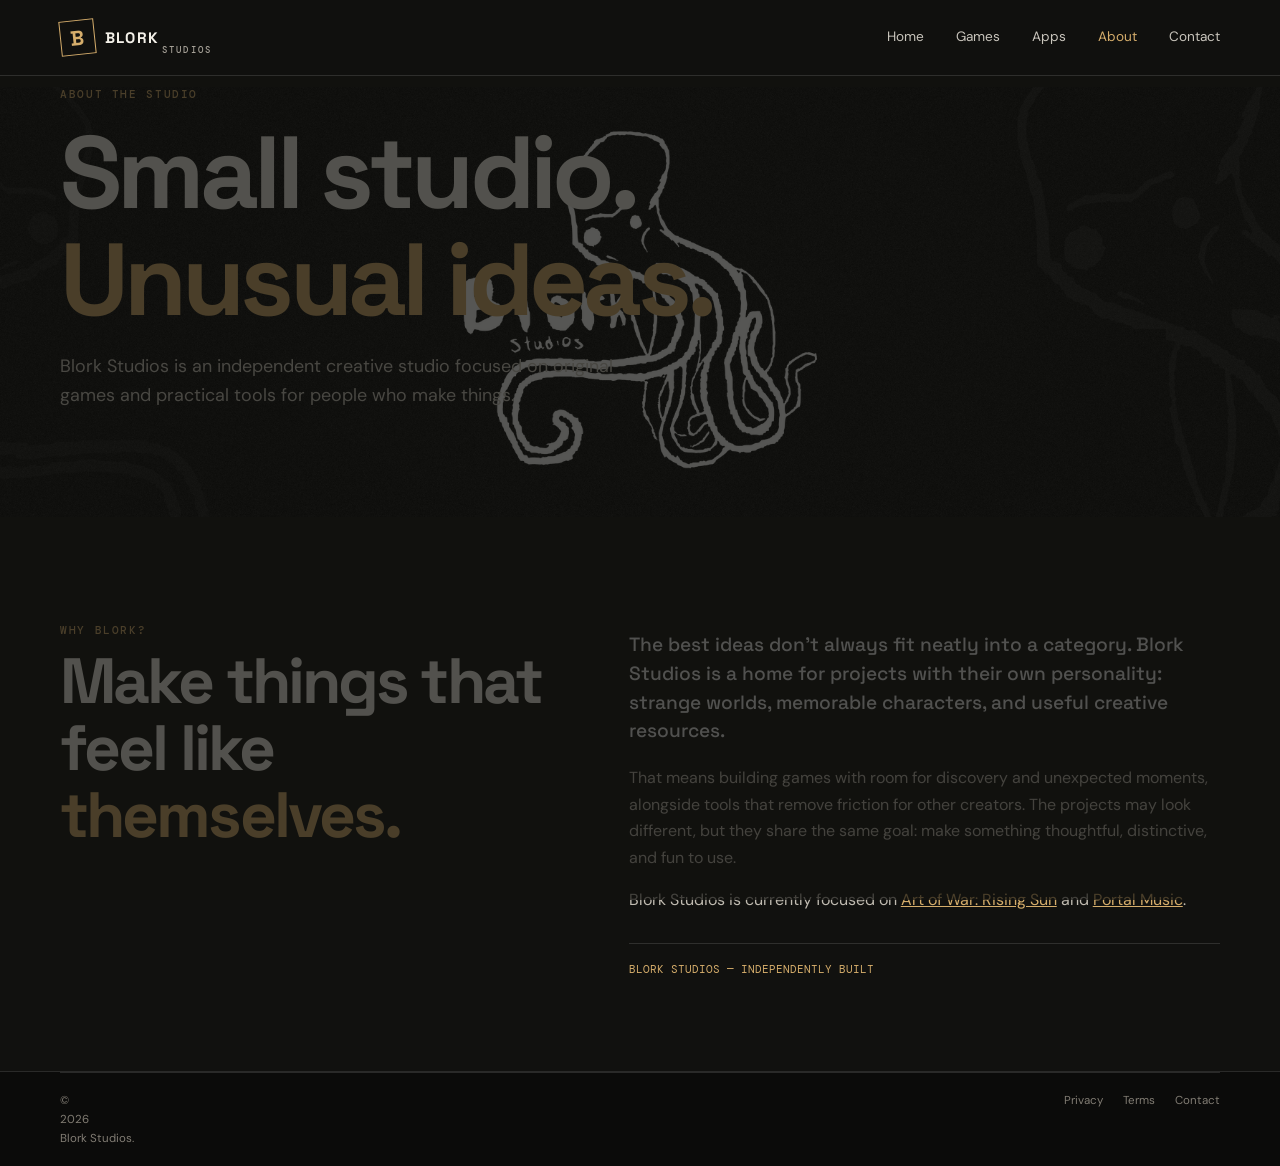
==== about.html @ c5e84ac9 "Build Blork Studios multi-page website" ====
<!doctype html><html lang="en"><head><meta charset="utf-8"><meta name="viewport" content="width=device-width,initial-scale=1"><title>About Blork Studios</title><meta name="description" content="Blork Studios is an independent studio building original games and useful creative tools."><link rel="icon" href="favicon.svg"><link rel="stylesheet" href="css/styles.css"><script defer src="js/main.js"></script></head><body class="studio"><header><a class="brand" href="index.html"><b>B</b> BLORK <small>STUDIOS</small></a><button class="menu">☰</button><nav><a href="index.html">Home</a><a href="games/art-of-war.html">Games</a><a href="apps/portal-music.html">Apps</a><a class="active" href="about.html">About</a><a href="contact.html">Contact</a></nav></header><main><section class="about-hero"><div class="wrap"><p class="eyebrow">ABOUT THE STUDIO</p><h1>Small studio.<br><em>Unusual ideas.</em></h1><p class="lead">Blork Studios is an independent creative studio focused on original games and practical tools for people who make things.</p></div></section><section class="wrap about-body"><div><p class="eyebrow">WHY BLORK?</p><h2>Make things that<br>feel like <em>themselves.</em></h2></div><div class="about-copy"><p class="lead">The best ideas don't always fit neatly into a category. Blork Studios is a home for projects with their own personality: strange worlds, memorable characters, and useful creative resources.</p><p>That means building games with room for discovery and unexpected moments, alongside tools that remove friction for other creators. The projects may look different, but they share the same goal: make something thoughtful, distinctive, and fun to use.</p><p>Blork Studios is currently focused on <a href="games/art-of-war.html">Art of War: Rising Sun</a> and <a href="apps/portal-music.html">Portal Music</a>.</p><div class="about-signoff">BLORK STUDIOS — INDEPENDENTLY BUILT</div></div></section></main><footer><div class="wrap foot-bottom"><span>© <span data-year></span> Blork Studios.</span><span><a href="privacy.html">Privacy</a><a href="terms.html">Terms</a><a href="contact.html">Contact</a></span></div></footer></body></html>
---- css/styles.css ----
@import url('https://fonts.googleapis.com/css2?family=DM+Mono:wght@400;500&family=DM+Sans:wght@400;500;700&family=Space+Grotesk:wght@400;500;600;700&display=swap');
:root{--bg:#11110f;--panel:#1c1b18;--ink:#f3f0e8;--muted:#a6a197;--accent:#d5ad6b;--line:#ffffff20;--display:'Space Grotesk',sans-serif;--body:'DM Sans',sans-serif;--mono:'DM Mono',monospace}*{box-sizing:border-box}html{scroll-behavior:smooth}body{margin:0;background:var(--bg);color:var(--ink);font:16px/1.65 var(--body)}a{color:inherit;text-decoration:none}img{display:block;max-width:100%}.wrap{width:min(1160px,calc(100% - 48px));margin:auto}h1,h2,h3{font-family:var(--display);line-height:1.05;letter-spacing:-.045em;margin:0 0 18px}h1{font-size:clamp(3.5rem,8vw,7rem)}h2{font-size:clamp(2.2rem,5vw,4rem)}h3{font-size:1.6rem}.eyebrow,.meta{font:500 .68rem var(--mono);letter-spacing:.15em;color:var(--accent)}em{font-style:normal;color:var(--accent)}.lead{max-width:570px;color:#d0cbc1;font-size:1.12rem}.studio{--accent:#d5ad6b}.game{--bg:#100d0c;--panel:#1c1512;--accent:#e5a14f}.portal{--bg:#080812;--panel:#141326;--accent:#b9a5ff;--muted:#a4a4bd}
header{height:76px;padding:0 max(24px,calc((100vw - 1160px)/2));display:flex;align-items:center;justify-content:space-between;border-bottom:1px solid var(--line);position:relative;z-index:5;background:#11110fee;backdrop-filter:blur(12px)}.brand{display:flex;align-items:center;gap:10px;font:700 .95rem var(--display);letter-spacing:.08em}.brand b{width:35px;height:35px;display:grid;place-items:center;border:1px solid var(--accent);color:var(--accent);font-size:1.3rem;transform:rotate(-6deg)}.brand small{font:500 .55rem var(--mono);letter-spacing:.24em;color:var(--muted);margin-left:-7px;margin-top:24px}.portal header{background:#080812ed}nav{display:flex;gap:32px;font-size:.85rem;color:#c9c5bc}nav a:hover,nav a.active{color:var(--accent)}.menu{display:none;background:none;border:0;color:var(--ink);font-size:1.5rem}
.hero{min-height:620px;display:flex;align-items:center;position:relative;overflow:hidden}.hero .wrap{position:relative;z-index:1;padding-block:90px}.studio-hero{background:url('../images/blork%20games/blork-itch-background_2560x2160.jpg') center/cover}.game-hero{background:url('../images/art%20of%20war%3A%20setting%20sun/itch-background_2560x1440.jpg') center/cover}.shade{position:absolute;inset:0;background:linear-gradient(90deg,#0b0a09ed,#0b0a09a8 55%,#0b0a0930),linear-gradient(0deg,#0b0a0966,transparent 45%)}.hero h1{margin:20px 0 22px}.hero .lead{margin-bottom:32px}.button{display:inline-flex;align-items:center;gap:18px;padding:14px 20px;background:var(--accent);color:#1a140d;font-weight:700;font-size:.85rem;transition:transform .2s}.button:hover{transform:translateY(-3px)}.intro{padding:42px 0;border-bottom:1px solid var(--line);display:flex;justify-content:space-between;gap:30px;align-items:center}.intro p{font:500 1.5rem var(--display);margin:0;max-width:690px}.projects{padding:100px 0 120px}.heading{display:flex;align-items:end;justify-content:space-between;gap:30px;margin-bottom:34px}.heading h2{margin:8px 0 0}.heading>p{max-width:340px;color:var(--muted);font-size:.9rem}.cards{display:grid;grid-template-columns:1fr 1fr;gap:22px}.card{background:var(--panel);border:1px solid var(--line);transition:.25s}.card:hover{transform:translateY(-5px);border-color:var(--accent)}.card>img{width:100%;height:285px;object-fit:cover}.card-body{padding:26px}.card h3{margin:14px 0 9px;font-size:1.8rem}.card p{color:var(--muted);font-size:.9rem}.card-body>b{font-size:.82rem}.statement{background:#d5ad6b;color:#1c1914;padding:95px 0}.statement .eyebrow{color:#69512e}.statement h2{font-size:clamp(2.6rem,6vw,5rem)}.statement h2 em{color:#75552b}.statement a{border-bottom:1px solid #765a32;padding-bottom:5px;font-size:.85rem}.closing{padding:80px 0;display:flex;align-items:center;justify-content:space-between;gap:30px}.closing h2{font-size:2.3rem;margin:8px 0}.closing p:not(.eyebrow){color:var(--muted);margin:0}footer{border-top:1px solid var(--line);background:#0b0b0a}.foot-top{display:flex;align-items:center;justify-content:space-between;gap:25px;padding:32px 0}.foot-top p{color:var(--muted);font-size:.8rem;margin:0}.foot-top nav{font-size:.76rem;gap:20px}.foot-bottom{border-top:1px solid var(--line);padding:18px 0;display:flex;justify-content:space-between;gap:20px;font-size:.72rem;color:#817c73}.foot-bottom span:last-child{display:flex;gap:20px}
.split{padding:100px 0;display:grid;grid-template-columns:.9fr 1.1fr;gap:80px}.split h2 em{color:var(--accent)}.split>div:last-child{color:#bdb4aa}.split .lead{font:500 1.25rem/1.5 var(--display);color:#eee5dc}.feature-band{padding:90px 0;background:#1b1513}.features{display:grid;grid-template-columns:repeat(4,1fr);gap:25px;border-top:1px solid var(--line);margin-top:35px}.features article{padding:22px 15px 5px 0}.features span{font:.66rem var(--mono);color:var(--accent)}.features h3{margin:17px 0 10px}.features p{font-size:.85rem;color:var(--muted)}.gallery{padding:95px 0}.gallery-grid{display:grid;grid-template-columns:repeat(3,1fr);gap:14px}.gallery figure{position:relative;margin:0;overflow:hidden;cursor:zoom-in;background:#201814}.gallery figure.wide{grid-column:span 2}.gallery img{width:100%;height:230px;object-fit:cover;transition:transform .4s}.gallery figure.wide img{height:300px}.gallery figure:hover img{transform:scale(1.05)}.gallery figcaption{position:absolute;bottom:0;left:0;right:0;padding:25px 15px 12px;background:linear-gradient(transparent,#000b);font:.7rem var(--mono)}.game-end{padding:90px 0;background:linear-gradient(110deg,#29170f,#100d0c)}.game-end h2{margin:15px 0}.game-end p:not(.eyebrow){max-width:550px;color:#c0b1a7}.lightbox{position:fixed;inset:0;z-index:20;background:#000e;display:flex;align-items:center;justify-content:center;padding:40px}.lightbox[hidden]{display:none}.lightbox img{max-width:88vw;max-height:82vh;object-fit:contain}.lightbox button{position:absolute;background:none;border:0;color:white;font-size:2.7rem;cursor:pointer}.lightbox .close{right:25px;top:12px}.lightbox .prev{left:20px;top:48%}.lightbox .next{right:20px;top:48%}.lightbox p{position:absolute;bottom:12px;color:#ddd;font:.7rem var(--mono)}
.portal-hero{background:radial-gradient(ellipse at 75% 42%,#38245e,#17132e 35%,#080812 75%)}.portal-glow{position:absolute;width:470px;height:470px;right:8%;top:55px;border-radius:50%;background:radial-gradient(circle at 30% 30%,#c1a8ff,#7652cb 30%,#35205e 58%,transparent 73%);opacity:.7}.portal-logo{width:66px;height:66px;object-fit:contain;border-radius:16px;margin-bottom:24px}.portal-hero .wrap{z-index:1}.portal-hero h1 em{color:#b9a5ff}.portal-hero .lead{color:#c4c3d8}.portal-hero .button{margin-right:20px}.sub-link{font-size:.8rem;border-bottom:1px solid #8879b7;padding-bottom:4px}.portal-note{font:.62rem var(--mono);letter-spacing:.15em;color:#a09bbd;margin-top:55px}.portal-content{padding:95px 0}.portal .features{grid-template-columns:repeat(3,1fr)}.portal .features article{border-color:#4d456c}.portal .features p{color:#aaa9c1}.portal-screens{display:grid;grid-template-columns:repeat(3,1fr);gap:16px;margin-top:50px}.portal-screens figure{margin:0;padding:10px;background:#111126;border:1px solid #2b2844}.portal-screens img{width:100%;aspect-ratio:16/10;object-fit:cover}.portal-screens figcaption{padding:12px 7px 5px;color:#c1bdd8;font-size:.77rem}.portal-end{padding:80px 0;background:linear-gradient(110deg,#20183a,#100e21)}.portal-end h2{margin:12px 0 28px}
.about-hero{min-height:430px;background:url('../images/blork%20games/blork-itch-banner_1920x600.png') center/cover}.about-hero:before{content:"";position:absolute;inset:0;background:#11110fb5}.about-hero .wrap{z-index:1}.about-hero h1{margin:18px 0}.about-hero .lead{max-width:560px}.about-body{padding:95px 0;display:grid;grid-template-columns:.9fr 1.1fr;gap:85px}.about-body h2 em{color:var(--accent)}.about-copy{color:#c0bbb1}.about-copy .lead{font:500 1.2rem/1.5 var(--display);color:#eee}.about-copy a{color:var(--accent);text-decoration:underline}.about-signoff{margin-top:30px;border-top:1px solid var(--line);padding-top:18px;font:.7rem var(--mono);color:var(--accent)}.contact{padding:100px 0}.contact h1{margin:18px 0}.contact>.lead{max-width:600px}.contact-cards{display:grid;grid-template-columns:1fr 1fr;gap:18px;margin-top:50px}.contact-card{padding:30px;background:var(--panel);border:1px solid var(--line)}.contact-card:hover{border-color:var(--accent)}.contact-card span{font:.65rem var(--mono);color:var(--accent)}.contact-card h2{font-size:1.55rem;margin:18px 0 10px}.contact-card p{color:var(--muted);font-size:.88rem}.contact-card b{font-size:.8rem}.contact-note{color:var(--muted);font-size:.8rem;margin-top:22px}
.legal{width:min(800px,calc(100% - 48px));margin:auto;padding:75px 0 100px;color:#c9c3b8}.legal h1{font-size:clamp(3rem,6vw,5rem);margin:15px 0}.legal h2{font-size:1.3rem;letter-spacing:-.02em;color:var(--ink);margin:34px 0 9px}.legal p{font-size:.9rem;line-height:1.8}.legal a{color:var(--accent);text-decoration:underline}.legal .date{font:.7rem var(--mono);color:var(--muted);margin-bottom:38px}.notice{margin-top:38px;padding:20px;border:1px solid var(--line);background:var(--panel);font-size:.82rem}
@media(max-width:800px){header{height:68px}.menu{display:block}header nav{display:none;position:absolute;top:68px;left:0;right:0;background:#11110f;padding:24px;flex-direction:column;gap:18px;border-bottom:1px solid var(--line)}header nav.open{display:flex}.cards{grid-template-columns:1fr}.heading{align-items:flex-start;flex-direction:column;gap:8px}.split,.about-body{grid-template-columns:1fr;gap:28px}.features{grid-template-columns:1fr 1fr}.portal .features{grid-template-columns:1fr}.portal-screens{grid-template-columns:1fr 1fr}.portal-screens figure:last-child{display:none}.foot-top{flex-wrap:wrap}.foot-top nav{width:100%;flex-wrap:wrap}.closing{align-items:flex-start;flex-direction:column}.contact-cards{grid-template-columns:1fr}}
@media(max-width:520px){.wrap{width:calc(100% - 36px)}.hero{min-height:590px}.hero .wrap{padding-block:70px}.intro{align-items:flex-start;flex-direction:column;gap:10px;padding:30px 0}.projects,.gallery,.portal-content{padding:70px 0}.card>img{height:220px}.statement{padding:70px 0}.closing{padding:60px 0}.split,.about-body{padding:65px 0}.features{grid-template-columns:1fr}.gallery-grid{grid-template-columns:1fr}.gallery figure.wide{grid-column:auto}.gallery img,.gallery figure.wide img{height:235px}.portal-screens{grid-template-columns:1fr}.portal-screens figure:last-child{display:block}.portal-glow{right:-220px}.portal-note{margin-top:38px}.foot-top{align-items:flex-start;flex-direction:column}.foot-bottom{align-items:flex-start;flex-direction:column}.contact{padding:65px 0}.legal{padding:55px 0 80px}.lightbox{padding:20px}.lightbox img{max-width:95vw}.lightbox .prev{left:0}.lightbox .next{right:0}}
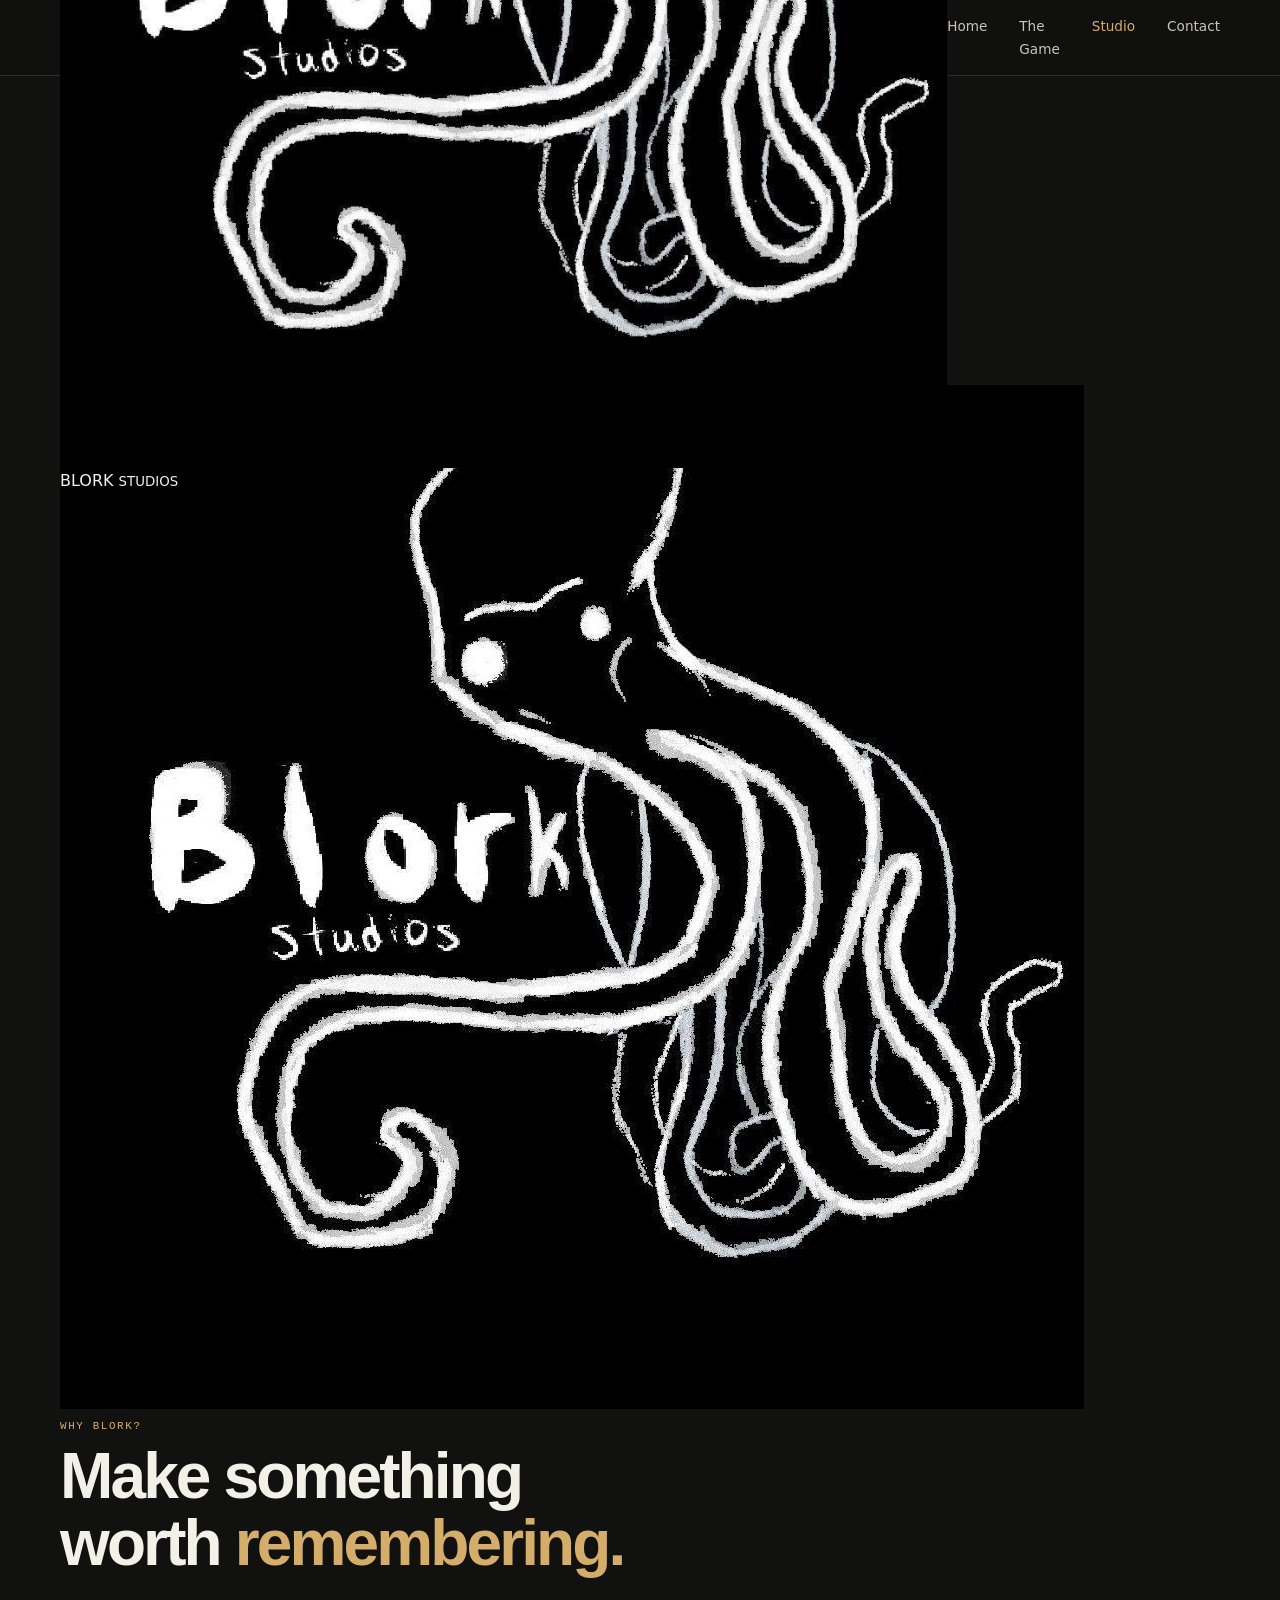
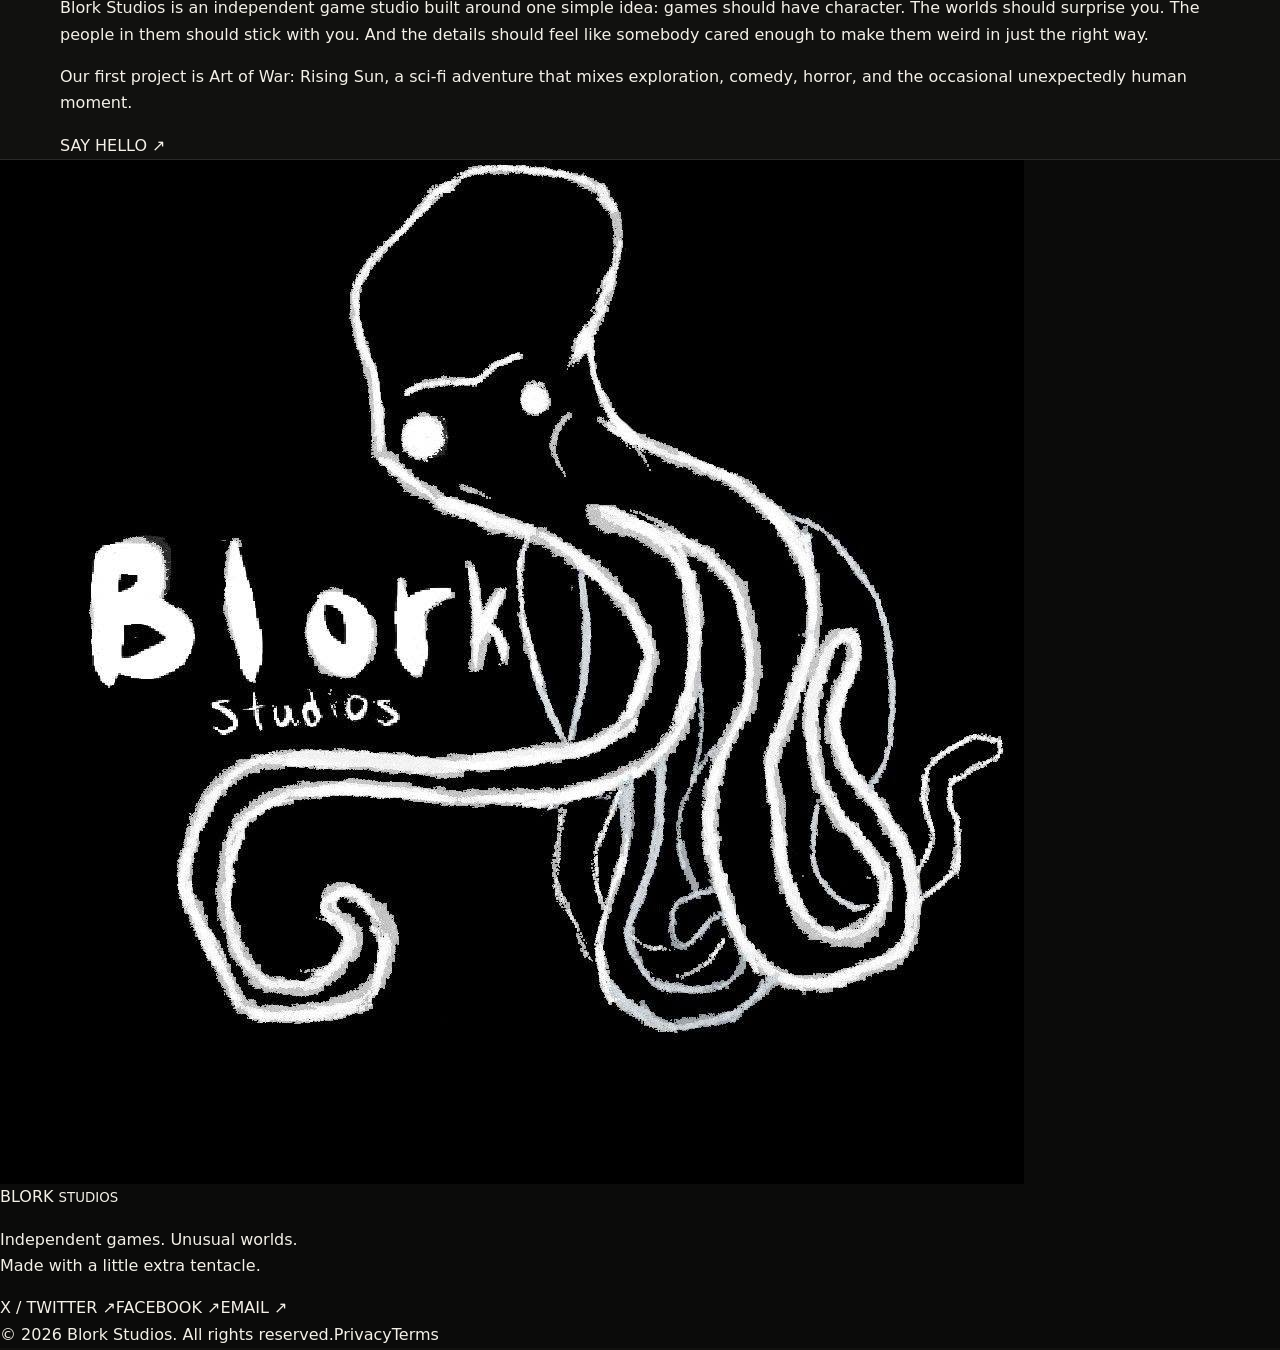
==== commit b3e455cd: "Redesign Blork Studios around Art of War and studio identity" ====
--- a/about.html
+++ b/about.html
@@ -1 +1 @@
-<!doctype html><html lang="en"><head><meta charset="utf-8"><meta name="viewport" content="width=device-width,initial-scale=1"><title>About Blork Studios</title><meta name="description" content="Blork Studios is an independent studio building original games and useful creative tools."><link rel="icon" href="favicon.svg"><link rel="stylesheet" href="css/styles.css"><script defer src="js/main.js"></script></head><body class="studio"><header><a class="brand" href="index.html"><b>B</b> BLORK <small>STUDIOS</small></a><button class="menu">☰</button><nav><a href="index.html">Home</a><a href="games/art-of-war.html">Games</a><a href="apps/portal-music.html">Apps</a><a class="active" href="about.html">About</a><a href="contact.html">Contact</a></nav></header><main><section class="about-hero"><div class="wrap"><p class="eyebrow">ABOUT THE STUDIO</p><h1>Small studio.<br><em>Unusual ideas.</em></h1><p class="lead">Blork Studios is an independent creative studio focused on original games and practical tools for people who make things.</p></div></section><section class="wrap about-body"><div><p class="eyebrow">WHY BLORK?</p><h2>Make things that<br>feel like <em>themselves.</em></h2></div><div class="about-copy"><p class="lead">The best ideas don't always fit neatly into a category. Blork Studios is a home for projects with their own personality: strange worlds, memorable characters, and useful creative resources.</p><p>That means building games with room for discovery and unexpected moments, alongside tools that remove friction for other creators. The projects may look different, but they share the same goal: make something thoughtful, distinctive, and fun to use.</p><p>Blork Studios is currently focused on <a href="games/art-of-war.html">Art of War: Rising Sun</a> and <a href="apps/portal-music.html">Portal Music</a>.</p><div class="about-signoff">BLORK STUDIOS — INDEPENDENTLY BUILT</div></div></section></main><footer><div class="wrap foot-bottom"><span>© <span data-year></span> Blork Studios.</span><span><a href="privacy.html">Privacy</a><a href="terms.html">Terms</a><a href="contact.html">Contact</a></span></div></footer></body></html>+<!doctype html><html lang="en"><head><meta charset="utf-8"><meta name="viewport" content="width=device-width,initial-scale=1"><title>About Blork Studios</title><meta name="description" content="Blork Studios is an independent game studio creating original worlds and unusual adventures."><link rel="icon" href="favicon.svg"><link rel="stylesheet" href="css/styles.css"><script defer src="js/main.js"></script></head><body class="studio"><header class="site-header"><a class="identity" href="index.html"><img src="../images/blork%20games/873855989_122103760317522382_2329651571615865640_n.jpg" alt="Blork Studios octopus logo"><span>BLORK <small>STUDIOS</small></span></a><button class="menu" aria-label="Open navigation">☰</button><nav><a class="" href="index.html">Home</a><a class="" href="games/art-of-war.html">The Game</a><a class="active" href="about.html">Studio</a><a class="" href="contact.html">Contact</a></nav></header><main><section class="simple-hero"><div class="wrap"><p class="eyebrow">THE STUDIO</p><h1>INDEPENDENT.<br><em>UNUSUAL.</em></h1><p class="hero-copy">A home for strange ideas, original games, and worlds with their own personality.</p></div></section><section class="about-content wrap"><div class="about-mark"><img src="images/blork%20games/873855989_122103760317522382_2329651571615865640_n.jpg" alt="Blork Studios octopus logo"></div><div><p class="eyebrow">WHY BLORK?</p><h2>Make something<br>worth <em>remembering.</em></h2><p>Blork Studios is an independent game studio built around one simple idea: games should have character. The worlds should surprise you. The people in them should stick with you. And the details should feel like somebody cared enough to make them weird in just the right way.</p><p>Our first project is <a href="games/art-of-war.html">Art of War: Rising Sun</a>, a sci-fi adventure that mixes exploration, comedy, horror, and the occasional unexpectedly human moment.</p><a class="text-link" href="contact.html">SAY HELLO ↗</a></div></section></main><footer class="site-footer"><div class="footer-main"><a class="identity" href="index.html"><img src="../images/blork%20games/873855989_122103760317522382_2329651571615865640_n.jpg" alt=""><span>BLORK <small>STUDIOS</small></span></a><p>Independent games. Unusual worlds.<br>Made with a little extra tentacle.</p><div class="socials"><a href="https://x.com/blork" target="_blank" rel="noopener">X / TWITTER ↗</a><a href="https://www.facebook.com/people/Blork-Studio" target="_blank" rel="noopener">FACEBOOK ↗</a><a href="mailto:blorkstudios@gmail.com">EMAIL ↗</a></div></div><div class="footer-bottom"><span>© <span data-year></span> Blork Studios. All rights reserved.</span><span><a href="privacy.html">Privacy</a><a href="terms.html">Terms</a></span></div></footer></body></html>
--- a/css/styles.css
+++ b/css/styles.css
@@ -1,5 +1,4 @@
-@import url('https://fonts.googleapis.com/css2?family=DM+Mono:wght@400;500&family=DM+Sans:wght@400;500;700&family=Space+Grotesk:wght@400;500;600;700&display=swap');
-:root{--bg:#11110f;--panel:#1c1b18;--ink:#f3f0e8;--muted:#a6a197;--accent:#d5ad6b;--line:#ffffff20;--display:'Space Grotesk',sans-serif;--body:'DM Sans',sans-serif;--mono:'DM Mono',monospace}*{box-sizing:border-box}html{scroll-behavior:smooth}body{margin:0;background:var(--bg);color:var(--ink);font:16px/1.65 var(--body)}a{color:inherit;text-decoration:none}img{display:block;max-width:100%}.wrap{width:min(1160px,calc(100% - 48px));margin:auto}h1,h2,h3{font-family:var(--display);line-height:1.05;letter-spacing:-.045em;margin:0 0 18px}h1{font-size:clamp(3.5rem,8vw,7rem)}h2{font-size:clamp(2.2rem,5vw,4rem)}h3{font-size:1.6rem}.eyebrow,.meta{font:500 .68rem var(--mono);letter-spacing:.15em;color:var(--accent)}em{font-style:normal;color:var(--accent)}.lead{max-width:570px;color:#d0cbc1;font-size:1.12rem}.studio{--accent:#d5ad6b}.game{--bg:#100d0c;--panel:#1c1512;--accent:#e5a14f}.portal{--bg:#080812;--panel:#141326;--accent:#b9a5ff;--muted:#a4a4bd}
+:root{--bg:#11110f;--panel:#1c1b18;--ink:#f3f0e8;--muted:#a6a197;--accent:#d5ad6b;--line:#ffffff20;--display:'Avenir Next', 'Segoe UI', sans-serif;--body:system-ui, -apple-system, sans-serif;--mono:ui-monospace, SFMono-Regular, Consolas, monospace}*{box-sizing:border-box}html{scroll-behavior:smooth}body{margin:0;background:var(--bg);color:var(--ink);font:16px/1.65 var(--body)}a{color:inherit;text-decoration:none}img{display:block;max-width:100%}.wrap{width:min(1160px,calc(100% - 48px));margin:auto}h1,h2,h3{font-family:var(--display);line-height:1.05;letter-spacing:-.045em;margin:0 0 18px}h1{font-size:clamp(3.5rem,8vw,7rem)}h2{font-size:clamp(2.2rem,5vw,4rem)}h3{font-size:1.6rem}.eyebrow,.meta{font:500 .68rem var(--mono);letter-spacing:.15em;color:var(--accent)}em{font-style:normal;color:var(--accent)}.lead{max-width:570px;color:#d0cbc1;font-size:1.12rem}.studio{--accent:#d5ad6b}.game{--bg:#100d0c;--panel:#1c1512;--accent:#e5a14f}.portal{--bg:#080812;--panel:#141326;--accent:#b9a5ff;--muted:#a4a4bd}
 header{height:76px;padding:0 max(24px,calc((100vw - 1160px)/2));display:flex;align-items:center;justify-content:space-between;border-bottom:1px solid var(--line);position:relative;z-index:5;background:#11110fee;backdrop-filter:blur(12px)}.brand{display:flex;align-items:center;gap:10px;font:700 .95rem var(--display);letter-spacing:.08em}.brand b{width:35px;height:35px;display:grid;place-items:center;border:1px solid var(--accent);color:var(--accent);font-size:1.3rem;transform:rotate(-6deg)}.brand small{font:500 .55rem var(--mono);letter-spacing:.24em;color:var(--muted);margin-left:-7px;margin-top:24px}.portal header{background:#080812ed}nav{display:flex;gap:32px;font-size:.85rem;color:#c9c5bc}nav a:hover,nav a.active{color:var(--accent)}.menu{display:none;background:none;border:0;color:var(--ink);font-size:1.5rem}
 .hero{min-height:620px;display:flex;align-items:center;position:relative;overflow:hidden}.hero .wrap{position:relative;z-index:1;padding-block:90px}.studio-hero{background:url('../images/blork%20games/blork-itch-background_2560x2160.jpg') center/cover}.game-hero{background:url('../images/art%20of%20war%3A%20setting%20sun/itch-background_2560x1440.jpg') center/cover}.shade{position:absolute;inset:0;background:linear-gradient(90deg,#0b0a09ed,#0b0a09a8 55%,#0b0a0930),linear-gradient(0deg,#0b0a0966,transparent 45%)}.hero h1{margin:20px 0 22px}.hero .lead{margin-bottom:32px}.button{display:inline-flex;align-items:center;gap:18px;padding:14px 20px;background:var(--accent);color:#1a140d;font-weight:700;font-size:.85rem;transition:transform .2s}.button:hover{transform:translateY(-3px)}.intro{padding:42px 0;border-bottom:1px solid var(--line);display:flex;justify-content:space-between;gap:30px;align-items:center}.intro p{font:500 1.5rem var(--display);margin:0;max-width:690px}.projects{padding:100px 0 120px}.heading{display:flex;align-items:end;justify-content:space-between;gap:30px;margin-bottom:34px}.heading h2{margin:8px 0 0}.heading>p{max-width:340px;color:var(--muted);font-size:.9rem}.cards{display:grid;grid-template-columns:1fr 1fr;gap:22px}.card{background:var(--panel);border:1px solid var(--line);transition:.25s}.card:hover{transform:translateY(-5px);border-color:var(--accent)}.card>img{width:100%;height:285px;object-fit:cover}.card-body{padding:26px}.card h3{margin:14px 0 9px;font-size:1.8rem}.card p{color:var(--muted);font-size:.9rem}.card-body>b{font-size:.82rem}.statement{background:#d5ad6b;color:#1c1914;padding:95px 0}.statement .eyebrow{color:#69512e}.statement h2{font-size:clamp(2.6rem,6vw,5rem)}.statement h2 em{color:#75552b}.statement a{border-bottom:1px solid #765a32;padding-bottom:5px;font-size:.85rem}.closing{padding:80px 0;display:flex;align-items:center;justify-content:space-between;gap:30px}.closing h2{font-size:2.3rem;margin:8px 0}.closing p:not(.eyebrow){color:var(--muted);margin:0}footer{border-top:1px solid var(--line);background:#0b0b0a}.foot-top{display:flex;align-items:center;justify-content:space-between;gap:25px;padding:32px 0}.foot-top p{color:var(--muted);font-size:.8rem;margin:0}.foot-top nav{font-size:.76rem;gap:20px}.foot-bottom{border-top:1px solid var(--line);padding:18px 0;display:flex;justify-content:space-between;gap:20px;font-size:.72rem;color:#817c73}.foot-bottom span:last-child{display:flex;gap:20px}
 .split{padding:100px 0;display:grid;grid-template-columns:.9fr 1.1fr;gap:80px}.split h2 em{color:var(--accent)}.split>div:last-child{color:#bdb4aa}.split .lead{font:500 1.25rem/1.5 var(--display);color:#eee5dc}.feature-band{padding:90px 0;background:#1b1513}.features{display:grid;grid-template-columns:repeat(4,1fr);gap:25px;border-top:1px solid var(--line);margin-top:35px}.features article{padding:22px 15px 5px 0}.features span{font:.66rem var(--mono);color:var(--accent)}.features h3{margin:17px 0 10px}.features p{font-size:.85rem;color:var(--muted)}.gallery{padding:95px 0}.gallery-grid{display:grid;grid-template-columns:repeat(3,1fr);gap:14px}.gallery figure{position:relative;margin:0;overflow:hidden;cursor:zoom-in;background:#201814}.gallery figure.wide{grid-column:span 2}.gallery img{width:100%;height:230px;object-fit:cover;transition:transform .4s}.gallery figure.wide img{height:300px}.gallery figure:hover img{transform:scale(1.05)}.gallery figcaption{position:absolute;bottom:0;left:0;right:0;padding:25px 15px 12px;background:linear-gradient(transparent,#000b);font:.7rem var(--mono)}.game-end{padding:90px 0;background:linear-gradient(110deg,#29170f,#100d0c)}.game-end h2{margin:15px 0}.game-end p:not(.eyebrow){max-width:550px;color:#c0b1a7}.lightbox{position:fixed;inset:0;z-index:20;background:#000e;display:flex;align-items:center;justify-content:center;padding:40px}.lightbox[hidden]{display:none}.lightbox img{max-width:88vw;max-height:82vh;object-fit:contain}.lightbox button{position:absolute;background:none;border:0;color:white;font-size:2.7rem;cursor:pointer}.lightbox .close{right:25px;top:12px}.lightbox .prev{left:20px;top:48%}.lightbox .next{right:20px;top:48%}.lightbox p{position:absolute;bottom:12px;color:#ddd;font:.7rem var(--mono)}
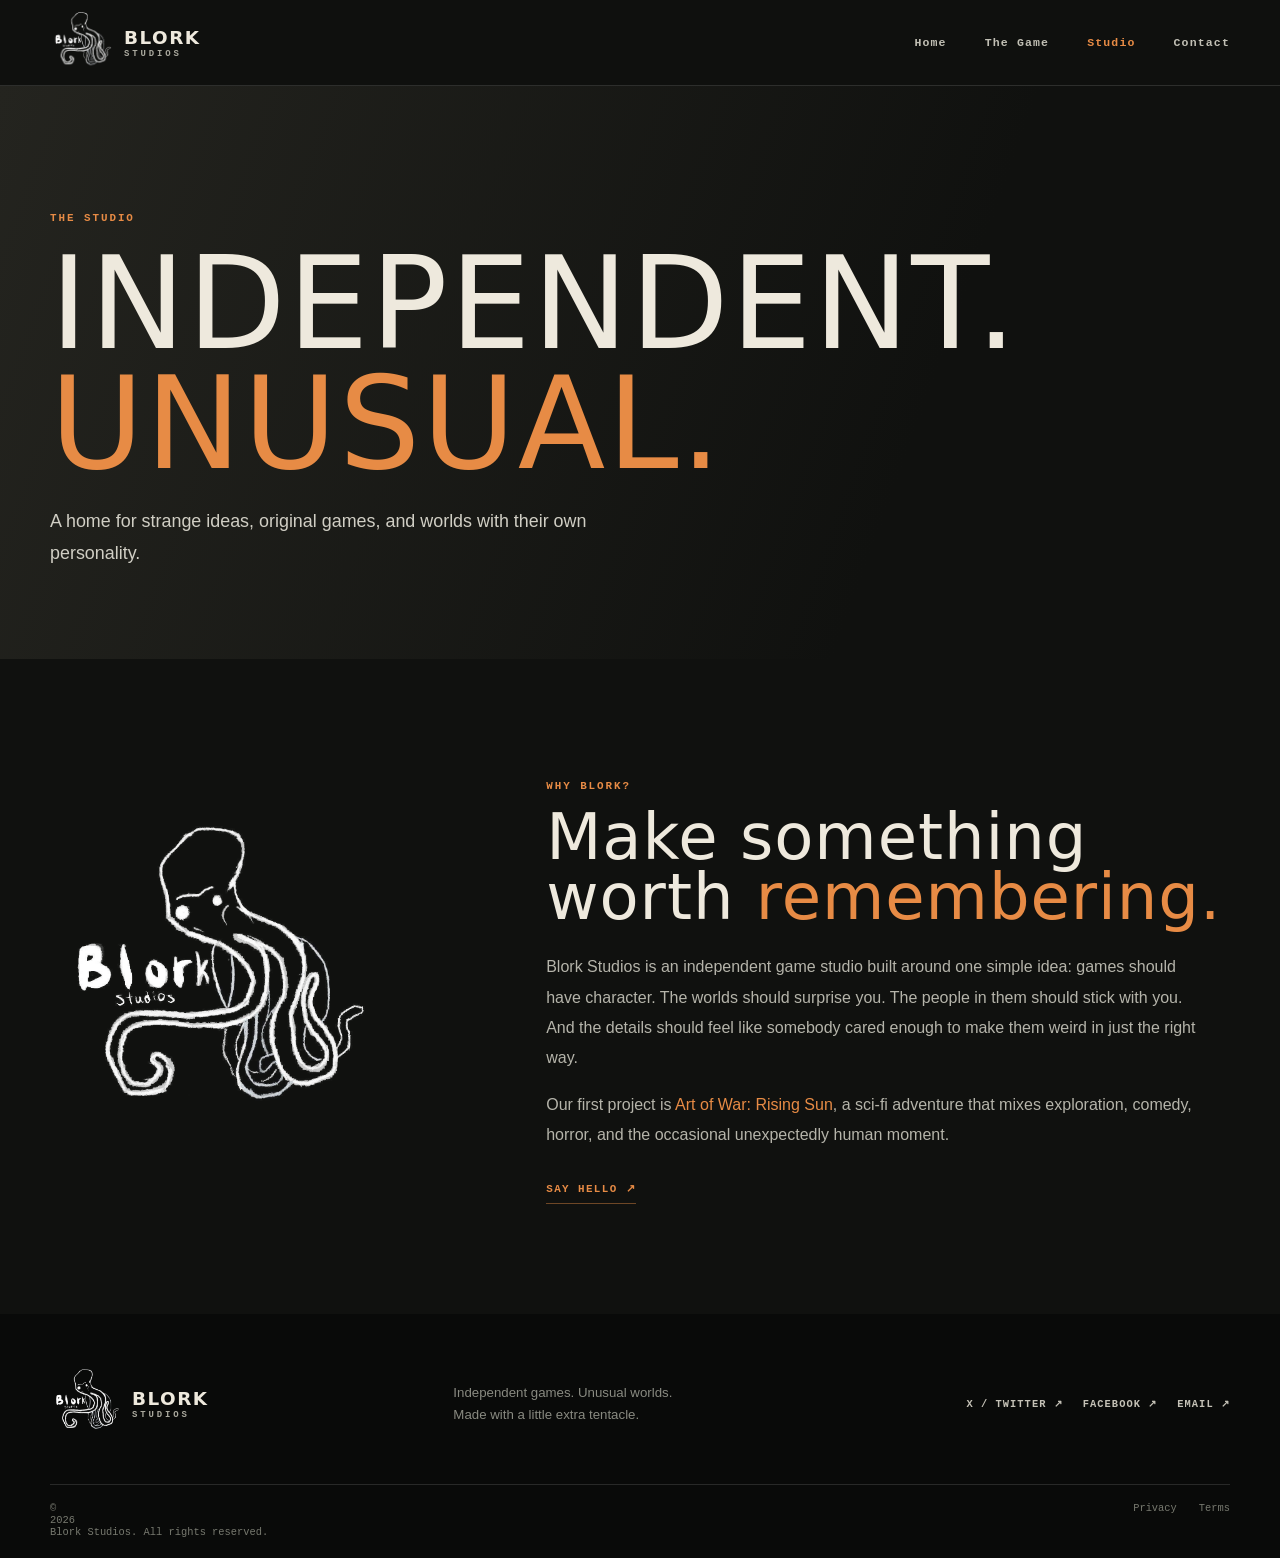
==== commit d5c12d96: "Use Blork octopus mark as site favicon" ====
--- a/about.html
+++ b/about.html
@@ -1 +1 @@
-<!doctype html><html lang="en"><head><meta charset="utf-8"><meta name="viewport" content="width=device-width,initial-scale=1"><title>About Blork Studios</title><meta name="description" content="Blork Studios is an independent game studio creating original worlds and unusual adventures."><link rel="icon" href="favicon.svg"><link rel="stylesheet" href="css/styles.css"><script defer src="js/main.js"></script></head><body class="studio"><header class="site-header"><a class="identity" href="index.html"><img src="../images/blork%20games/873855989_122103760317522382_2329651571615865640_n.jpg" alt="Blork Studios octopus logo"><span>BLORK <small>STUDIOS</small></span></a><button class="menu" aria-label="Open navigation">☰</button><nav><a class="" href="index.html">Home</a><a class="" href="games/art-of-war.html">The Game</a><a class="active" href="about.html">Studio</a><a class="" href="contact.html">Contact</a></nav></header><main><section class="simple-hero"><div class="wrap"><p class="eyebrow">THE STUDIO</p><h1>INDEPENDENT.<br><em>UNUSUAL.</em></h1><p class="hero-copy">A home for strange ideas, original games, and worlds with their own personality.</p></div></section><section class="about-content wrap"><div class="about-mark"><img src="images/blork%20games/873855989_122103760317522382_2329651571615865640_n.jpg" alt="Blork Studios octopus logo"></div><div><p class="eyebrow">WHY BLORK?</p><h2>Make something<br>worth <em>remembering.</em></h2><p>Blork Studios is an independent game studio built around one simple idea: games should have character. The worlds should surprise you. The people in them should stick with you. And the details should feel like somebody cared enough to make them weird in just the right way.</p><p>Our first project is <a href="games/art-of-war.html">Art of War: Rising Sun</a>, a sci-fi adventure that mixes exploration, comedy, horror, and the occasional unexpectedly human moment.</p><a class="text-link" href="contact.html">SAY HELLO ↗</a></div></section></main><footer class="site-footer"><div class="footer-main"><a class="identity" href="index.html"><img src="../images/blork%20games/873855989_122103760317522382_2329651571615865640_n.jpg" alt=""><span>BLORK <small>STUDIOS</small></span></a><p>Independent games. Unusual worlds.<br>Made with a little extra tentacle.</p><div class="socials"><a href="https://x.com/blork" target="_blank" rel="noopener">X / TWITTER ↗</a><a href="https://www.facebook.com/people/Blork-Studio" target="_blank" rel="noopener">FACEBOOK ↗</a><a href="mailto:blorkstudios@gmail.com">EMAIL ↗</a></div></div><div class="footer-bottom"><span>© <span data-year></span> Blork Studios. All rights reserved.</span><span><a href="privacy.html">Privacy</a><a href="terms.html">Terms</a></span></div></footer></body></html>+<!doctype html><html lang="en"><head><meta charset="utf-8"><meta name="viewport" content="width=device-width,initial-scale=1"><title>About Blork Studios</title><meta name="description" content="Blork Studios is an independent game studio creating original worlds and unusual adventures."><link rel="icon" type="image/jpeg" href="images/blork%20games/873855989_122103760317522382_2329651571615865640_n.jpg"><link rel="stylesheet" href="css/styles.css"><script defer src="js/main.js"></script></head><body class="studio"><header class="site-header"><a class="identity" href="index.html"><img src="../images/blork%20games/873855989_122103760317522382_2329651571615865640_n.jpg" alt="Blork Studios octopus logo"><span>BLORK <small>STUDIOS</small></span></a><button class="menu" aria-label="Open navigation">☰</button><nav><a class="" href="index.html">Home</a><a class="" href="games/art-of-war.html">The Game</a><a class="active" href="about.html">Studio</a><a class="" href="contact.html">Contact</a></nav></header><main><section class="simple-hero"><div class="wrap"><p class="eyebrow">THE STUDIO</p><h1>INDEPENDENT.<br><em>UNUSUAL.</em></h1><p class="hero-copy">A home for strange ideas, original games, and worlds with their own personality.</p></div></section><section class="about-content wrap"><div class="about-mark"><img src="images/blork%20games/873855989_122103760317522382_2329651571615865640_n.jpg" alt="Blork Studios octopus logo"></div><div><p class="eyebrow">WHY BLORK?</p><h2>Make something<br>worth <em>remembering.</em></h2><p>Blork Studios is an independent game studio built around one simple idea: games should have character. The worlds should surprise you. The people in them should stick with you. And the details should feel like somebody cared enough to make them weird in just the right way.</p><p>Our first project is <a href="games/art-of-war.html">Art of War: Rising Sun</a>, a sci-fi adventure that mixes exploration, comedy, horror, and the occasional unexpectedly human moment.</p><a class="text-link" href="contact.html">SAY HELLO ↗</a></div></section></main><footer class="site-footer"><div class="footer-main"><a class="identity" href="index.html"><img src="../images/blork%20games/873855989_122103760317522382_2329651571615865640_n.jpg" alt=""><span>BLORK <small>STUDIOS</small></span></a><p>Independent games. Unusual worlds.<br>Made with a little extra tentacle.</p><div class="socials"><a href="https://x.com/blork" target="_blank" rel="noopener">X / TWITTER ↗</a><a href="https://www.facebook.com/people/Blork-Studio" target="_blank" rel="noopener">FACEBOOK ↗</a><a href="mailto:blorkstudios@gmail.com">EMAIL ↗</a></div></div><div class="footer-bottom"><span>© <span data-year></span> Blork Studios. All rights reserved.</span><span><a href="privacy.html">Privacy</a><a href="terms.html">Terms</a></span></div></footer></body></html>
--- a/css/styles.css
+++ b/css/styles.css
@@ -1,9 +1 @@
-:root{--bg:#11110f;--panel:#1c1b18;--ink:#f3f0e8;--muted:#a6a197;--accent:#d5ad6b;--line:#ffffff20;--display:'Avenir Next', 'Segoe UI', sans-serif;--body:system-ui, -apple-system, sans-serif;--mono:ui-monospace, SFMono-Regular, Consolas, monospace}*{box-sizing:border-box}html{scroll-behavior:smooth}body{margin:0;background:var(--bg);color:var(--ink);font:16px/1.65 var(--body)}a{color:inherit;text-decoration:none}img{display:block;max-width:100%}.wrap{width:min(1160px,calc(100% - 48px));margin:auto}h1,h2,h3{font-family:var(--display);line-height:1.05;letter-spacing:-.045em;margin:0 0 18px}h1{font-size:clamp(3.5rem,8vw,7rem)}h2{font-size:clamp(2.2rem,5vw,4rem)}h3{font-size:1.6rem}.eyebrow,.meta{font:500 .68rem var(--mono);letter-spacing:.15em;color:var(--accent)}em{font-style:normal;color:var(--accent)}.lead{max-width:570px;color:#d0cbc1;font-size:1.12rem}.studio{--accent:#d5ad6b}.game{--bg:#100d0c;--panel:#1c1512;--accent:#e5a14f}.portal{--bg:#080812;--panel:#141326;--accent:#b9a5ff;--muted:#a4a4bd}
-header{height:76px;padding:0 max(24px,calc((100vw - 1160px)/2));display:flex;align-items:center;justify-content:space-between;border-bottom:1px solid var(--line);position:relative;z-index:5;background:#11110fee;backdrop-filter:blur(12px)}.brand{display:flex;align-items:center;gap:10px;font:700 .95rem var(--display);letter-spacing:.08em}.brand b{width:35px;height:35px;display:grid;place-items:center;border:1px solid var(--accent);color:var(--accent);font-size:1.3rem;transform:rotate(-6deg)}.brand small{font:500 .55rem var(--mono);letter-spacing:.24em;color:var(--muted);margin-left:-7px;margin-top:24px}.portal header{background:#080812ed}nav{display:flex;gap:32px;font-size:.85rem;color:#c9c5bc}nav a:hover,nav a.active{color:var(--accent)}.menu{display:none;background:none;border:0;color:var(--ink);font-size:1.5rem}
-.hero{min-height:620px;display:flex;align-items:center;position:relative;overflow:hidden}.hero .wrap{position:relative;z-index:1;padding-block:90px}.studio-hero{background:url('../images/blork%20games/blork-itch-background_2560x2160.jpg') center/cover}.game-hero{background:url('../images/art%20of%20war%3A%20setting%20sun/itch-background_2560x1440.jpg') center/cover}.shade{position:absolute;inset:0;background:linear-gradient(90deg,#0b0a09ed,#0b0a09a8 55%,#0b0a0930),linear-gradient(0deg,#0b0a0966,transparent 45%)}.hero h1{margin:20px 0 22px}.hero .lead{margin-bottom:32px}.button{display:inline-flex;align-items:center;gap:18px;padding:14px 20px;background:var(--accent);color:#1a140d;font-weight:700;font-size:.85rem;transition:transform .2s}.button:hover{transform:translateY(-3px)}.intro{padding:42px 0;border-bottom:1px solid var(--line);display:flex;justify-content:space-between;gap:30px;align-items:center}.intro p{font:500 1.5rem var(--display);margin:0;max-width:690px}.projects{padding:100px 0 120px}.heading{display:flex;align-items:end;justify-content:space-between;gap:30px;margin-bottom:34px}.heading h2{margin:8px 0 0}.heading>p{max-width:340px;color:var(--muted);font-size:.9rem}.cards{display:grid;grid-template-columns:1fr 1fr;gap:22px}.card{background:var(--panel);border:1px solid var(--line);transition:.25s}.card:hover{transform:translateY(-5px);border-color:var(--accent)}.card>img{width:100%;height:285px;object-fit:cover}.card-body{padding:26px}.card h3{margin:14px 0 9px;font-size:1.8rem}.card p{color:var(--muted);font-size:.9rem}.card-body>b{font-size:.82rem}.statement{background:#d5ad6b;color:#1c1914;padding:95px 0}.statement .eyebrow{color:#69512e}.statement h2{font-size:clamp(2.6rem,6vw,5rem)}.statement h2 em{color:#75552b}.statement a{border-bottom:1px solid #765a32;padding-bottom:5px;font-size:.85rem}.closing{padding:80px 0;display:flex;align-items:center;justify-content:space-between;gap:30px}.closing h2{font-size:2.3rem;margin:8px 0}.closing p:not(.eyebrow){color:var(--muted);margin:0}footer{border-top:1px solid var(--line);background:#0b0b0a}.foot-top{display:flex;align-items:center;justify-content:space-between;gap:25px;padding:32px 0}.foot-top p{color:var(--muted);font-size:.8rem;margin:0}.foot-top nav{font-size:.76rem;gap:20px}.foot-bottom{border-top:1px solid var(--line);padding:18px 0;display:flex;justify-content:space-between;gap:20px;font-size:.72rem;color:#817c73}.foot-bottom span:last-child{display:flex;gap:20px}
-.split{padding:100px 0;display:grid;grid-template-columns:.9fr 1.1fr;gap:80px}.split h2 em{color:var(--accent)}.split>div:last-child{color:#bdb4aa}.split .lead{font:500 1.25rem/1.5 var(--display);color:#eee5dc}.feature-band{padding:90px 0;background:#1b1513}.features{display:grid;grid-template-columns:repeat(4,1fr);gap:25px;border-top:1px solid var(--line);margin-top:35px}.features article{padding:22px 15px 5px 0}.features span{font:.66rem var(--mono);color:var(--accent)}.features h3{margin:17px 0 10px}.features p{font-size:.85rem;color:var(--muted)}.gallery{padding:95px 0}.gallery-grid{display:grid;grid-template-columns:repeat(3,1fr);gap:14px}.gallery figure{position:relative;margin:0;overflow:hidden;cursor:zoom-in;background:#201814}.gallery figure.wide{grid-column:span 2}.gallery img{width:100%;height:230px;object-fit:cover;transition:transform .4s}.gallery figure.wide img{height:300px}.gallery figure:hover img{transform:scale(1.05)}.gallery figcaption{position:absolute;bottom:0;left:0;right:0;padding:25px 15px 12px;background:linear-gradient(transparent,#000b);font:.7rem var(--mono)}.game-end{padding:90px 0;background:linear-gradient(110deg,#29170f,#100d0c)}.game-end h2{margin:15px 0}.game-end p:not(.eyebrow){max-width:550px;color:#c0b1a7}.lightbox{position:fixed;inset:0;z-index:20;background:#000e;display:flex;align-items:center;justify-content:center;padding:40px}.lightbox[hidden]{display:none}.lightbox img{max-width:88vw;max-height:82vh;object-fit:contain}.lightbox button{position:absolute;background:none;border:0;color:white;font-size:2.7rem;cursor:pointer}.lightbox .close{right:25px;top:12px}.lightbox .prev{left:20px;top:48%}.lightbox .next{right:20px;top:48%}.lightbox p{position:absolute;bottom:12px;color:#ddd;font:.7rem var(--mono)}
-.portal-hero{background:radial-gradient(ellipse at 75% 42%,#38245e,#17132e 35%,#080812 75%)}.portal-glow{position:absolute;width:470px;height:470px;right:8%;top:55px;border-radius:50%;background:radial-gradient(circle at 30% 30%,#c1a8ff,#7652cb 30%,#35205e 58%,transparent 73%);opacity:.7}.portal-logo{width:66px;height:66px;object-fit:contain;border-radius:16px;margin-bottom:24px}.portal-hero .wrap{z-index:1}.portal-hero h1 em{color:#b9a5ff}.portal-hero .lead{color:#c4c3d8}.portal-hero .button{margin-right:20px}.sub-link{font-size:.8rem;border-bottom:1px solid #8879b7;padding-bottom:4px}.portal-note{font:.62rem var(--mono);letter-spacing:.15em;color:#a09bbd;margin-top:55px}.portal-content{padding:95px 0}.portal .features{grid-template-columns:repeat(3,1fr)}.portal .features article{border-color:#4d456c}.portal .features p{color:#aaa9c1}.portal-screens{display:grid;grid-template-columns:repeat(3,1fr);gap:16px;margin-top:50px}.portal-screens figure{margin:0;padding:10px;background:#111126;border:1px solid #2b2844}.portal-screens img{width:100%;aspect-ratio:16/10;object-fit:cover}.portal-screens figcaption{padding:12px 7px 5px;color:#c1bdd8;font-size:.77rem}.portal-end{padding:80px 0;background:linear-gradient(110deg,#20183a,#100e21)}.portal-end h2{margin:12px 0 28px}
-.about-hero{min-height:430px;background:url('../images/blork%20games/blork-itch-banner_1920x600.png') center/cover}.about-hero:before{content:"";position:absolute;inset:0;background:#11110fb5}.about-hero .wrap{z-index:1}.about-hero h1{margin:18px 0}.about-hero .lead{max-width:560px}.about-body{padding:95px 0;display:grid;grid-template-columns:.9fr 1.1fr;gap:85px}.about-body h2 em{color:var(--accent)}.about-copy{color:#c0bbb1}.about-copy .lead{font:500 1.2rem/1.5 var(--display);color:#eee}.about-copy a{color:var(--accent);text-decoration:underline}.about-signoff{margin-top:30px;border-top:1px solid var(--line);padding-top:18px;font:.7rem var(--mono);color:var(--accent)}.contact{padding:100px 0}.contact h1{margin:18px 0}.contact>.lead{max-width:600px}.contact-cards{display:grid;grid-template-columns:1fr 1fr;gap:18px;margin-top:50px}.contact-card{padding:30px;background:var(--panel);border:1px solid var(--line)}.contact-card:hover{border-color:var(--accent)}.contact-card span{font:.65rem var(--mono);color:var(--accent)}.contact-card h2{font-size:1.55rem;margin:18px 0 10px}.contact-card p{color:var(--muted);font-size:.88rem}.contact-card b{font-size:.8rem}.contact-note{color:var(--muted);font-size:.8rem;margin-top:22px}
-.legal{width:min(800px,calc(100% - 48px));margin:auto;padding:75px 0 100px;color:#c9c3b8}.legal h1{font-size:clamp(3rem,6vw,5rem);margin:15px 0}.legal h2{font-size:1.3rem;letter-spacing:-.02em;color:var(--ink);margin:34px 0 9px}.legal p{font-size:.9rem;line-height:1.8}.legal a{color:var(--accent);text-decoration:underline}.legal .date{font:.7rem var(--mono);color:var(--muted);margin-bottom:38px}.notice{margin-top:38px;padding:20px;border:1px solid var(--line);background:var(--panel);font-size:.82rem}
-@media(max-width:800px){header{height:68px}.menu{display:block}header nav{display:none;position:absolute;top:68px;left:0;right:0;background:#11110f;padding:24px;flex-direction:column;gap:18px;border-bottom:1px solid var(--line)}header nav.open{display:flex}.cards{grid-template-columns:1fr}.heading{align-items:flex-start;flex-direction:column;gap:8px}.split,.about-body{grid-template-columns:1fr;gap:28px}.features{grid-template-columns:1fr 1fr}.portal .features{grid-template-columns:1fr}.portal-screens{grid-template-columns:1fr 1fr}.portal-screens figure:last-child{display:none}.foot-top{flex-wrap:wrap}.foot-top nav{width:100%;flex-wrap:wrap}.closing{align-items:flex-start;flex-direction:column}.contact-cards{grid-template-columns:1fr}}
-@media(max-width:520px){.wrap{width:calc(100% - 36px)}.hero{min-height:590px}.hero .wrap{padding-block:70px}.intro{align-items:flex-start;flex-direction:column;gap:10px;padding:30px 0}.projects,.gallery,.portal-content{padding:70px 0}.card>img{height:220px}.statement{padding:70px 0}.closing{padding:60px 0}.split,.about-body{padding:65px 0}.features{grid-template-columns:1fr}.gallery-grid{grid-template-columns:1fr}.gallery figure.wide{grid-column:auto}.gallery img,.gallery figure.wide img{height:235px}.portal-screens{grid-template-columns:1fr}.portal-screens figure:last-child{display:block}.portal-glow{right:-220px}.portal-note{margin-top:38px}.foot-top{align-items:flex-start;flex-direction:column}.foot-bottom{align-items:flex-start;flex-direction:column}.contact{padding:65px 0}.legal{padding:55px 0 80px}.lightbox{padding:20px}.lightbox img{max-width:95vw}.lightbox .prev{left:0}.lightbox .next{right:0}}
+:root{--black:#10110f;--black2:#171915;--paper:#eee9dd;--muted:#aaa99e;--line:#ffffff20;--orange:#e78b45;--display:Impact,'Arial Narrow',system-ui,sans-serif;--body:Arial,Helvetica,sans-serif;--mono:'Courier New',monospace}*{box-sizing:border-box}html{scroll-behavior:smooth}body{margin:0;background:var(--black);color:var(--paper);font:16px/1.65 var(--body)}a{color:inherit;text-decoration:none}img{display:block;max-width:100%}.wrap{width:min(1180px,calc(100% - 64px));margin:auto}h1,h2,h3{font-family:var(--display);font-weight:500;line-height:.94;letter-spacing:.015em;margin:0}h1{font-size:clamp(4.4rem,10vw,9.5rem)}h2{font-size:clamp(3rem,6vw,6rem)}h3{font-size:2rem}em{font-style:normal;color:var(--orange)}.eyebrow{font:700 .68rem var(--mono);letter-spacing:.18em;color:var(--orange)}.site-header{height:86px;padding:0 max(32px,calc((100vw - 1180px)/2));display:flex;align-items:center;justify-content:space-between;border-bottom:1px solid var(--line);position:relative;z-index:10;background:#10110ff2}.identity{display:flex;align-items:center;gap:12px;font:700 1.15rem var(--display);letter-spacing:.08em}.identity img{width:62px;height:62px;object-fit:contain;mix-blend-mode:screen}.identity small{display:block;font:600 .56rem var(--mono);letter-spacing:.32em;color:var(--muted);margin-top:1px}.site-header nav{display:flex;gap:38px;font:700 .72rem var(--mono);letter-spacing:.1em}.site-header nav a{color:#c2c0b5;transition:color .2s}.site-header nav a:hover,.site-header nav a.active{color:var(--orange)}.menu{display:none;background:none;border:0;color:var(--paper);font-size:1.5rem}.home-hero,.game-hero{min-height:calc(100vh - 86px);position:relative;display:flex;align-items:center;overflow:hidden;background:#171714}.hero-backdrop{position:absolute;inset:0;background-image:linear-gradient(90deg,#10110ff2 0%,#10110fbf 43%,#10110f35 100%),linear-gradient(0deg,#10110f 0%,transparent 30%),url('../images/art%20of%20war%3A%20setting%20sun/itch-background_2560x1440.jpg');background-size:cover;background-position:center}.hero-content{position:relative;z-index:1;width:min(1180px,calc(100% - 64px));margin:auto;padding:95px 0 140px}.hero-content h1{margin:25px 0 30px}.hero-copy{max-width:560px;color:#d0cec4;font-size:1.12rem;line-height:1.8;margin:0 0 34px}.hero-copy strong{color:white}.button{display:inline-flex;align-items:center;gap:34px;background:var(--orange);color:#17120e;padding:17px 22px;font:700 .72rem var(--mono);letter-spacing:.1em;transition:background .2s,transform .2s}.button:hover{background:#ffad6b;transform:translateY(-3px)}.button span{font-size:1.1rem}.hero-index{position:absolute;right:32px;bottom:32px;z-index:2;font:700 .62rem var(--mono);letter-spacing:.15em;color:#eee9dd}.hero-index span{display:block;text-align:right;color:#aaa99e;font-weight:400;margin-top:5px}.scroll-cue{position:absolute;bottom:32px;left:max(32px,calc((100vw - 1180px)/2));font:700 .62rem var(--mono);letter-spacing:.16em;color:#b7b4a9}.scroll-cue span{color:var(--orange);padding-left:14px}.featured{padding:115px 0 130px}.section-kicker{display:flex;justify-content:space-between;border-bottom:1px solid var(--line);padding-bottom:16px;margin-bottom:30px;font:700 .65rem var(--mono);letter-spacing:.15em;color:#a9a79c}.section-kicker span:last-child{color:var(--orange)}.feature-card{display:grid;grid-template-columns:1.15fr .85fr;min-height:420px;background:var(--black2);border:1px solid var(--line);transition:border-color .2s}.feature-card:hover{border-color:var(--orange)}.feature-image{overflow:hidden;min-height:420px}.feature-image img{width:100%;height:100%;object-fit:cover;transition:transform .6s}.feature-card:hover .feature-image img{transform:scale(1.04)}.feature-info{padding:clamp(30px,5vw,70px);display:flex;flex-direction:column;align-items:flex-start;justify-content:center}.feature-info h2{font-size:clamp(3rem,5vw,5rem);margin:17px 0 20px}.feature-info>p:not(.eyebrow){color:var(--muted);line-height:1.8;font-size:.95rem;margin:0 0 30px}.text-link{font:700 .68rem var(--mono);letter-spacing:.13em;color:var(--orange);border-bottom:1px solid #e78b4570;padding-bottom:8px}.text-link b{padding-left:16px}.studio-note{background:#e9e3d6;color:#181915;padding:100px 0}.note-inner{display:grid;grid-template-columns:.7fr 1.3fr;align-items:center;gap:9vw}.note-inner>img{width:min(100%,330px);mix-blend-mode:multiply}.note-inner h2{font-size:clamp(3rem,6vw,5.5rem);margin:15px 0 22px}.note-inner .eyebrow{color:#9c5125}.note-inner p:not(.eyebrow){max-width:550px;color:#55564f;line-height:1.8;margin-bottom:26px}.note-inner .text-link{color:#a54d20}.site-footer{padding:55px max(32px,calc((100vw - 1180px)/2)) 20px;background:#090a09}.footer-main{display:grid;grid-template-columns:1fr 1fr 1fr;align-items:center;gap:30px;padding-bottom:45px}.footer-main .identity img{width:70px;height:70px}.footer-main>p{color:#898a81;font-size:.83rem}.socials{display:flex;justify-content:flex-end;gap:20px;flex-wrap:wrap}.socials a,.contact-socials a{font:700 .65rem var(--mono);letter-spacing:.1em;color:#c5c2b7}.socials a:hover,.contact-socials a:hover{color:var(--orange)}.footer-bottom{border-top:1px solid var(--line);padding-top:17px;display:flex;justify-content:space-between;color:#77796f;font: .65rem var(--mono)}.footer-bottom span:last-child{display:flex;gap:22px}.footer-bottom a:hover{color:var(--orange)}.game{--orange:#ed9950}.game-hero .hero-backdrop{background-image:linear-gradient(90deg,#100d0cf5 0%,#100d0cbd 46%,#100d0c38 100%),linear-gradient(0deg,#100d0c 0%,transparent 30%),url('../images/art%20of%20war%3A%20setting%20sun/itch-background_2560x1440.jpg')}.game-intro{padding:120px 0;display:grid;grid-template-columns:.85fr 1.15fr;gap:8vw}.game-intro h2{margin-top:20px}.intro-copy{color:#aaa99e;max-width:620px}.intro-copy .large{font-size:1.4rem;line-height:1.5;color:#eee9dd}.world-features{background:#1a1b17;padding:100px 0}.feature-grid{display:grid;grid-template-columns:repeat(4,1fr);gap:28px}.feature-grid article{border-top:1px solid #ffffff30;padding-top:18px}.feature-grid article>span{font:.68rem var(--mono);color:var(--orange)}.feature-grid h3{font-size:1.7rem;margin:30px 0 12px}.feature-grid p{font-size:.86rem;color:#aaa99e;line-height:1.8}.gallery-section{padding:120px 0}.section-heading{display:flex;justify-content:space-between;align-items:end;gap:30px;margin-bottom:40px}.section-heading h2{margin-top:16px}.section-heading>p{max-width:360px;color:var(--muted);font-size:.9rem}.gallery-grid{display:grid;grid-template-columns:repeat(3,1fr);gap:12px}.gallery-grid figure{position:relative;margin:0;overflow:hidden;background:#24241f;cursor:zoom-in}.gallery-grid figure.gallery-wide{grid-column:span 2}.gallery-grid img{width:100%;height:250px;object-fit:cover;transition:transform .45s,filter .3s;filter:saturate(.82)}.gallery-grid .gallery-wide img{height:360px}.gallery-grid figure:hover img{transform:scale(1.045);filter:saturate(1.1)}.gallery-grid figcaption{position:absolute;bottom:0;left:0;right:0;padding:40px 16px 13px;background:linear-gradient(transparent,#000c);font:700 .62rem var(--mono);letter-spacing:.14em}.game-outro{padding:110px 0;background:linear-gradient(115deg,#29170f,#100d0c 70%)}.game-outro h2{margin:20px 0}.game-outro>div>p:not(.eyebrow){max-width:500px;color:#b8aca1;margin:0 0 28px}.lightbox{position:fixed;inset:0;z-index:50;background:#050605f5;display:flex;align-items:center;justify-content:center;padding:45px}.lightbox[hidden]{display:none}.lightbox img{max-width:90vw;max-height:82vh;object-fit:contain}.lightbox button{position:absolute;background:none;border:0;color:white;font-size:3rem;cursor:pointer}.lightbox .close{right:25px;top:10px}.lightbox .prev{left:20px;top:48%}.lightbox .next{right:20px;top:48%}.lightbox p{position:absolute;bottom:12px;color:#ccc;font:.7rem var(--mono)}.simple-hero{padding:115px 0 90px;background:linear-gradient(110deg,#24241f,#10110f 70%)}.simple-hero h1{margin:20px 0}.simple-hero .hero-copy{margin:0}.about-content{padding:110px 0;display:grid;grid-template-columns:.7fr 1.3fr;gap:10vw;align-items:center}.about-mark img{width:100%;max-width:320px;mix-blend-mode:screen}.about-content h2{font-size:clamp(3rem,5vw,5.5rem);margin:15px 0 25px}.about-content p:not(.eyebrow){color:#b5b4aa;line-height:1.9;max-width:650px}.about-content p a{color:var(--orange)}.about-content .text-link{display:inline-block;margin-top:15px}.contact-page{padding:125px 0 145px;min-height:70vh}.contact-page h1{font-size:clamp(3.5rem,8vw,7rem);margin:22px 0}.contact-page .hero-copy{max-width:650px}.email-link{display:inline-flex;align-items:center;gap:40px;padding:18px 0;border-bottom:1px solid var(--orange);font-size:clamp(1.2rem,3vw,2rem);color:var(--paper)}.email-link span{color:var(--orange)}.contact-socials{display:flex;gap:28px;align-items:center;margin-top:65px;flex-wrap:wrap}.contact-socials .eyebrow{width:100%;margin:0 0 -10px}.legal{width:min(820px,calc(100% - 48px));margin:auto;padding:85px 0 110px;color:#c5c2b7}.legal h1{font-size:clamp(3rem,6vw,5rem);margin:18px 0}.legal h2{font:500 1.5rem var(--display);margin:38px 0 10px;color:var(--paper)}.legal p{font-size:.9rem;line-height:1.9}.legal a{color:var(--orange);text-decoration:underline}.legal .date{font:.7rem var(--mono);color:#8f9087;margin-bottom:35px}.notice{padding:20px;background:#1a1b17;border:1px solid var(--line);font-size:.8rem;margin-top:35px}@media(max-width:850px){.site-header{height:76px;padding:0 24px}.menu{display:block}.site-header nav{display:none;position:absolute;top:76px;left:0;right:0;background:#10110f;padding:25px;flex-direction:column;gap:22px;border-bottom:1px solid var(--line)}.site-header nav.open{display:flex}.identity img{width:52px;height:52px}.hero-content{width:calc(100% - 48px)}.feature-card{grid-template-columns:1fr}.feature-image{min-height:260px;height:300px}.feature-info{padding:35px}.note-inner{grid-template-columns:.55fr 1fr;gap:35px}.note-inner>img{width:100%}.footer-main{grid-template-columns:1fr 1fr}.footer-main>p{display:none}.socials{justify-content:flex-end}.game-intro{grid-template-columns:1fr;gap:30px;padding:85px 0}.feature-grid{grid-template-columns:1fr 1fr}.section-heading{align-items:flex-start;flex-direction:column}.about-content{grid-template-columns:.5fr 1fr;gap:35px}}@media(max-width:560px){.wrap{width:calc(100% - 40px)}h1{font-size:clamp(3.7rem,16vw,6rem)}.home-hero,.game-hero{min-height:calc(90svh - 76px)}.hero-backdrop{background-position:60% center}.hero-content{width:calc(100% - 40px);padding:75px 0 125px}.hero-index{right:20px;bottom:18px;font-size:.55rem}.scroll-cue{left:20px;bottom:20px;font-size:.55rem}.featured{padding:75px 0 85px}.feature-info h2{font-size:3.5rem}.studio-note{padding:75px 0}.note-inner{grid-template-columns:1fr;gap:25px}.note-inner>img{width:180px}.site-footer{padding:40px 20px 18px}.footer-main{grid-template-columns:1fr;gap:22px;padding-bottom:28px}.socials{justify-content:flex-start}.footer-bottom{gap:15px;flex-direction:column}.game-intro{padding:75px 0}.world-features{padding:75px 0}.feature-grid{grid-template-columns:1fr;gap:15px}.feature-grid h3{margin:16px 0 8px}.gallery-section{padding:75px 0}.gallery-grid{grid-template-columns:1fr 1fr;gap:8px}.gallery-grid figure.gallery-wide{grid-column:span 2}.gallery-grid img{height:155px}.gallery-grid .gallery-wide img{height:220px}.game-outro{padding:80px 0}.about-content{grid-template-columns:1fr;padding:75px 0;gap:20px}.about-mark img{width:180px}.simple-hero{padding:85px 0}.contact-page{padding:90px 0}.contact-socials{gap:18px}.contact-socials .eyebrow{width:100%}.lightbox{padding:18px}.lightbox img{max-width:96vw}.lightbox .prev{left:0}.lightbox .next{right:0}}
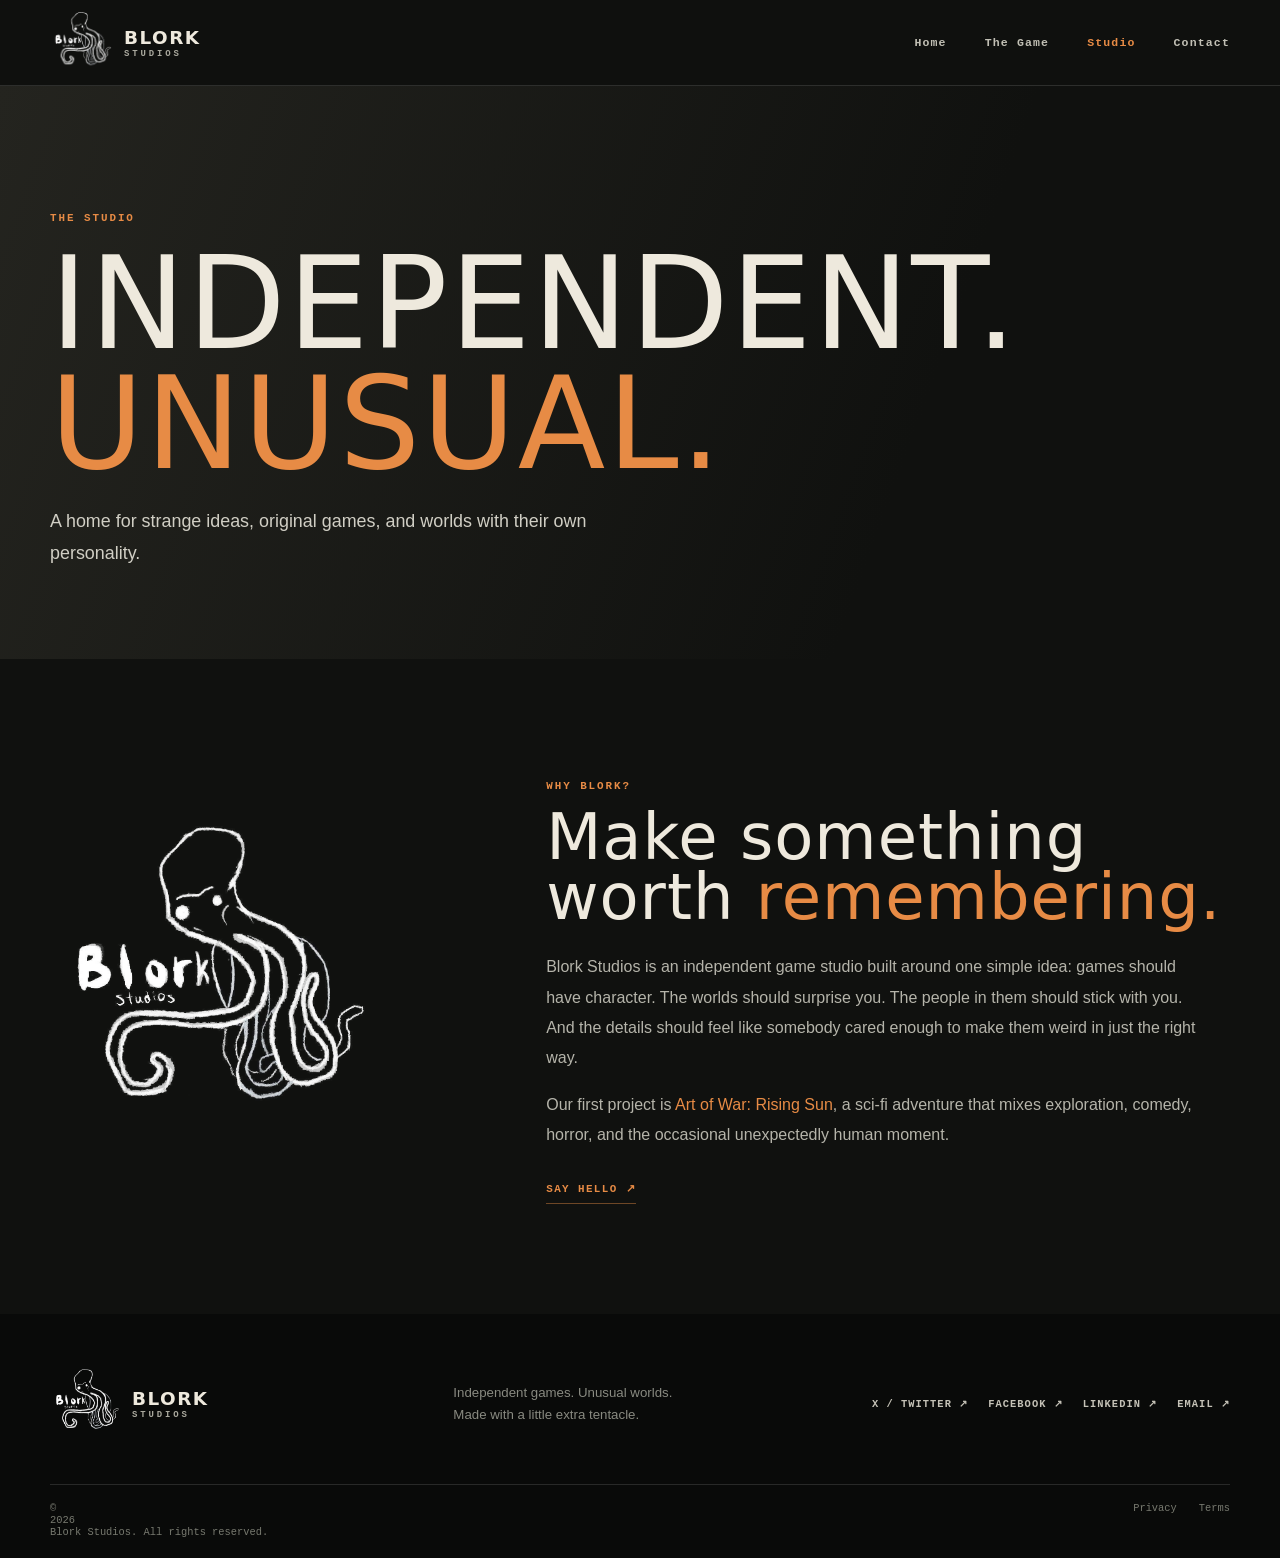
==== commit e34a79fa: "Add studio and professional social links" ====
--- a/about.html
+++ b/about.html
@@ -1 +1 @@
-<!doctype html><html lang="en"><head><meta charset="utf-8"><meta name="viewport" content="width=device-width,initial-scale=1"><title>About Blork Studios</title><meta name="description" content="Blork Studios is an independent game studio creating original worlds and unusual adventures."><link rel="icon" type="image/jpeg" href="images/blork%20games/873855989_122103760317522382_2329651571615865640_n.jpg"><link rel="stylesheet" href="css/styles.css"><script defer src="js/main.js"></script></head><body class="studio"><header class="site-header"><a class="identity" href="index.html"><img src="../images/blork%20games/873855989_122103760317522382_2329651571615865640_n.jpg" alt="Blork Studios octopus logo"><span>BLORK <small>STUDIOS</small></span></a><button class="menu" aria-label="Open navigation">☰</button><nav><a class="" href="index.html">Home</a><a class="" href="games/art-of-war.html">The Game</a><a class="active" href="about.html">Studio</a><a class="" href="contact.html">Contact</a></nav></header><main><section class="simple-hero"><div class="wrap"><p class="eyebrow">THE STUDIO</p><h1>INDEPENDENT.<br><em>UNUSUAL.</em></h1><p class="hero-copy">A home for strange ideas, original games, and worlds with their own personality.</p></div></section><section class="about-content wrap"><div class="about-mark"><img src="images/blork%20games/873855989_122103760317522382_2329651571615865640_n.jpg" alt="Blork Studios octopus logo"></div><div><p class="eyebrow">WHY BLORK?</p><h2>Make something<br>worth <em>remembering.</em></h2><p>Blork Studios is an independent game studio built around one simple idea: games should have character. The worlds should surprise you. The people in them should stick with you. And the details should feel like somebody cared enough to make them weird in just the right way.</p><p>Our first project is <a href="games/art-of-war.html">Art of War: Rising Sun</a>, a sci-fi adventure that mixes exploration, comedy, horror, and the occasional unexpectedly human moment.</p><a class="text-link" href="contact.html">SAY HELLO ↗</a></div></section></main><footer class="site-footer"><div class="footer-main"><a class="identity" href="index.html"><img src="../images/blork%20games/873855989_122103760317522382_2329651571615865640_n.jpg" alt=""><span>BLORK <small>STUDIOS</small></span></a><p>Independent games. Unusual worlds.<br>Made with a little extra tentacle.</p><div class="socials"><a href="https://x.com/blork" target="_blank" rel="noopener">X / TWITTER ↗</a><a href="https://www.facebook.com/people/Blork-Studio" target="_blank" rel="noopener">FACEBOOK ↗</a><a href="mailto:blorkstudios@gmail.com">EMAIL ↗</a></div></div><div class="footer-bottom"><span>© <span data-year></span> Blork Studios. All rights reserved.</span><span><a href="privacy.html">Privacy</a><a href="terms.html">Terms</a></span></div></footer></body></html>+<!doctype html><html lang="en"><head><meta charset="utf-8"><meta name="viewport" content="width=device-width,initial-scale=1"><title>About Blork Studios</title><meta name="description" content="Blork Studios is an independent game studio creating original worlds and unusual adventures."><link rel="icon" type="image/jpeg" href="images/blork%20games/873855989_122103760317522382_2329651571615865640_n.jpg"><link rel="stylesheet" href="css/styles.css"><script defer src="js/main.js"></script></head><body class="studio"><header class="site-header"><a class="identity" href="index.html"><img src="../images/blork%20games/873855989_122103760317522382_2329651571615865640_n.jpg" alt="Blork Studios octopus logo"><span>BLORK <small>STUDIOS</small></span></a><button class="menu" aria-label="Open navigation">☰</button><nav><a class="" href="index.html">Home</a><a class="" href="games/art-of-war.html">The Game</a><a class="active" href="about.html">Studio</a><a class="" href="contact.html">Contact</a></nav></header><main><section class="simple-hero"><div class="wrap"><p class="eyebrow">THE STUDIO</p><h1>INDEPENDENT.<br><em>UNUSUAL.</em></h1><p class="hero-copy">A home for strange ideas, original games, and worlds with their own personality.</p></div></section><section class="about-content wrap"><div class="about-mark"><img src="images/blork%20games/873855989_122103760317522382_2329651571615865640_n.jpg" alt="Blork Studios octopus logo"></div><div><p class="eyebrow">WHY BLORK?</p><h2>Make something<br>worth <em>remembering.</em></h2><p>Blork Studios is an independent game studio built around one simple idea: games should have character. The worlds should surprise you. The people in them should stick with you. And the details should feel like somebody cared enough to make them weird in just the right way.</p><p>Our first project is <a href="games/art-of-war.html">Art of War: Rising Sun</a>, a sci-fi adventure that mixes exploration, comedy, horror, and the occasional unexpectedly human moment.</p><a class="text-link" href="contact.html">SAY HELLO ↗</a></div></section></main><footer class="site-footer"><div class="footer-main"><a class="identity" href="index.html"><img src="../images/blork%20games/873855989_122103760317522382_2329651571615865640_n.jpg" alt=""><span>BLORK <small>STUDIOS</small></span></a><p>Independent games. Unusual worlds.<br>Made with a little extra tentacle.</p><div class="socials"><a href="https://x.com/blork" target="_blank" rel="noopener">X / TWITTER ↗</a><a href="https://www.facebook.com/people/Blork-Studio" target="_blank" rel="noopener">FACEBOOK ↗</a><a href="https://www.linkedin.com/in/philip-gonzale" target="_blank" rel="noopener">LINKEDIN ↗</a><a href="mailto:blorkstudios@gmail.com">EMAIL ↗</a></div></div><div class="footer-bottom"><span>© <span data-year></span> Blork Studios. All rights reserved.</span><span><a href="privacy.html">Privacy</a><a href="terms.html">Terms</a></span></div></footer></body></html>
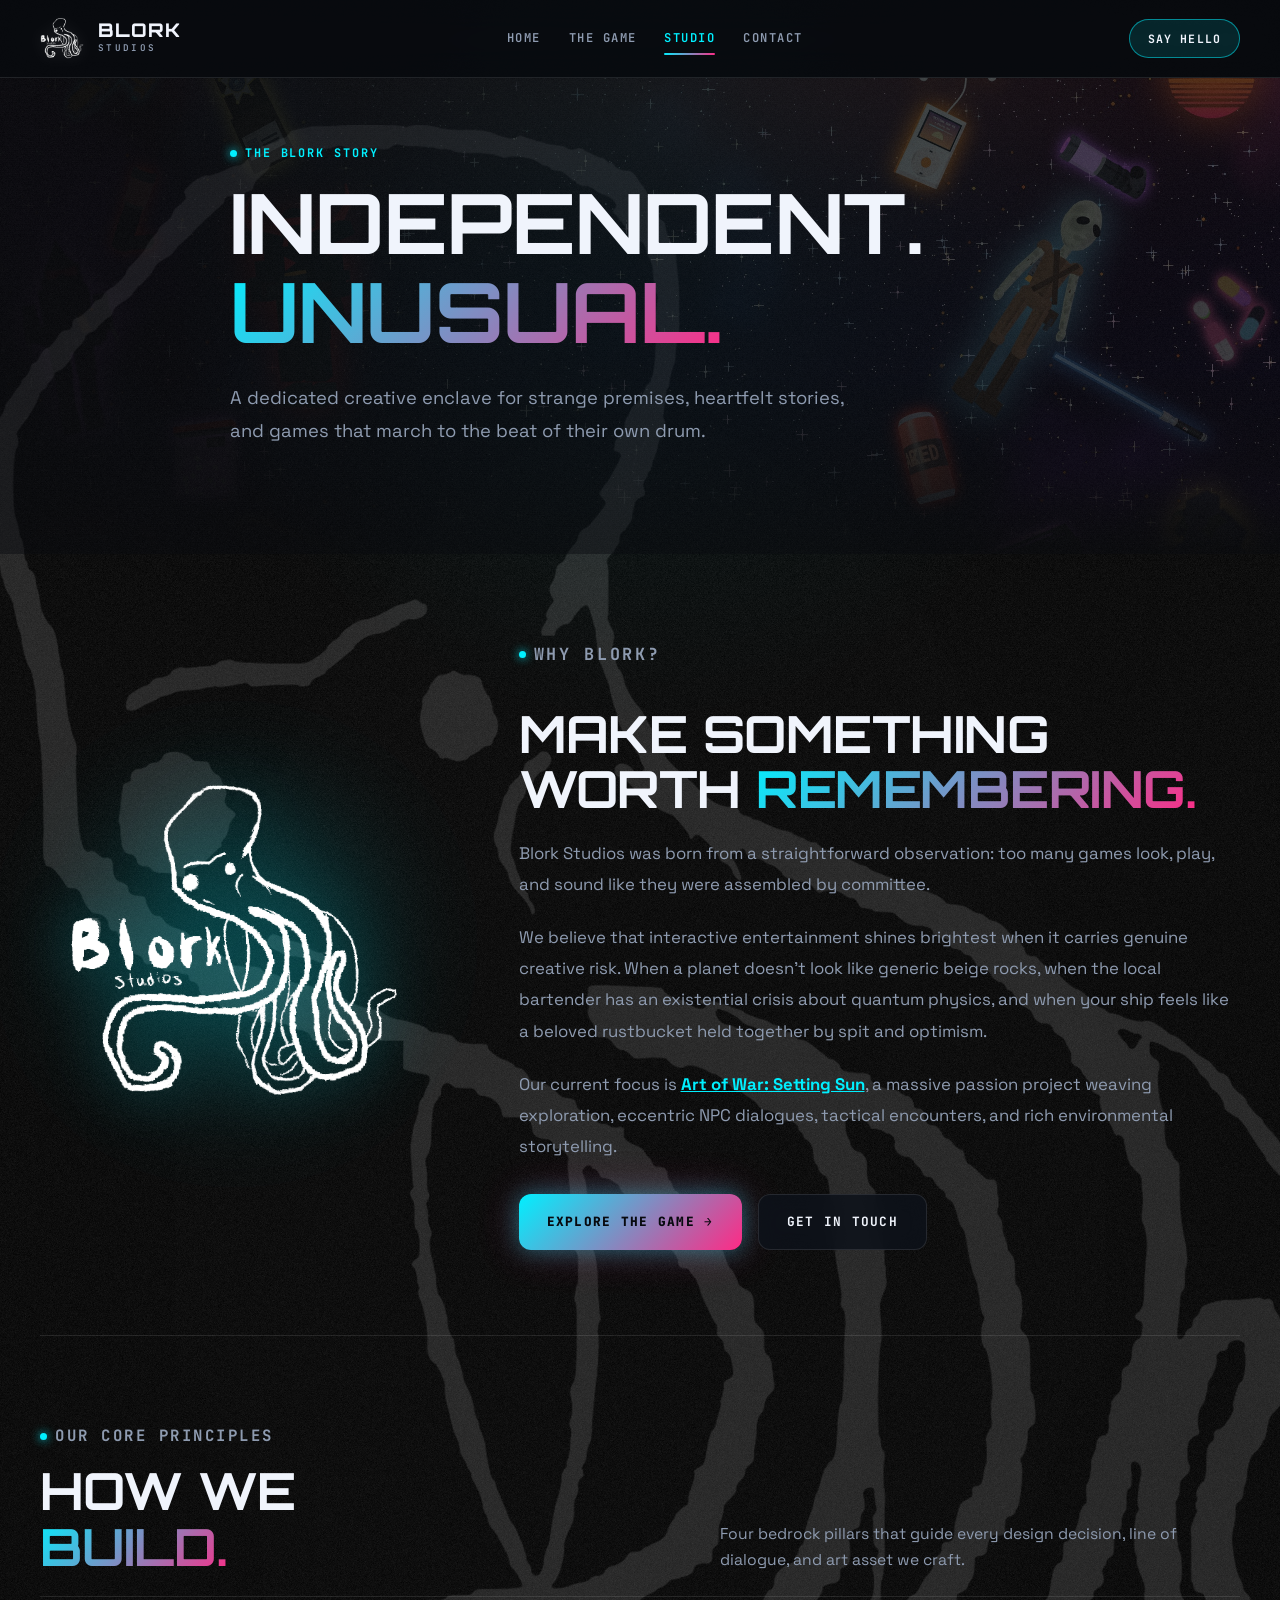
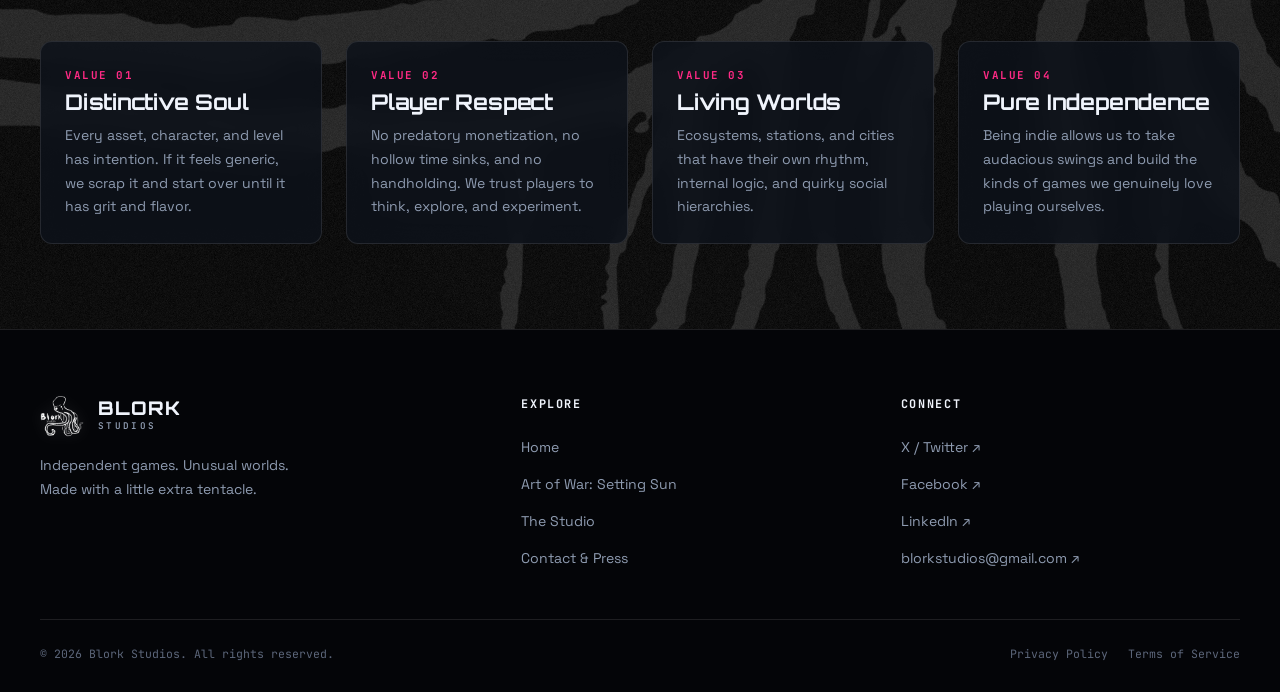
==== commit 92bc197f: "website build 1.0" ====
--- a/about.html
+++ b/about.html
@@ -1 +1,168 @@
-<!doctype html><html lang="en"><head><meta charset="utf-8"><meta name="viewport" content="width=device-width,initial-scale=1"><title>About Blork Studios</title><meta name="description" content="Blork Studios is an independent game studio creating original worlds and unusual adventures."><link rel="icon" type="image/jpeg" href="images/blork%20games/873855989_122103760317522382_2329651571615865640_n.jpg"><link rel="stylesheet" href="css/styles.css"><script defer src="js/main.js"></script></head><body class="studio"><header class="site-header"><a class="identity" href="index.html"><img src="../images/blork%20games/873855989_122103760317522382_2329651571615865640_n.jpg" alt="Blork Studios octopus logo"><span>BLORK <small>STUDIOS</small></span></a><button class="menu" aria-label="Open navigation">☰</button><nav><a class="" href="index.html">Home</a><a class="" href="games/art-of-war.html">The Game</a><a class="active" href="about.html">Studio</a><a class="" href="contact.html">Contact</a></nav></header><main><section class="simple-hero"><div class="wrap"><p class="eyebrow">THE STUDIO</p><h1>INDEPENDENT.<br><em>UNUSUAL.</em></h1><p class="hero-copy">A home for strange ideas, original games, and worlds with their own personality.</p></div></section><section class="about-content wrap"><div class="about-mark"><img src="images/blork%20games/873855989_122103760317522382_2329651571615865640_n.jpg" alt="Blork Studios octopus logo"></div><div><p class="eyebrow">WHY BLORK?</p><h2>Make something<br>worth <em>remembering.</em></h2><p>Blork Studios is an independent game studio built around one simple idea: games should have character. The worlds should surprise you. The people in them should stick with you. And the details should feel like somebody cared enough to make them weird in just the right way.</p><p>Our first project is <a href="games/art-of-war.html">Art of War: Rising Sun</a>, a sci-fi adventure that mixes exploration, comedy, horror, and the occasional unexpectedly human moment.</p><a class="text-link" href="contact.html">SAY HELLO ↗</a></div></section></main><footer class="site-footer"><div class="footer-main"><a class="identity" href="index.html"><img src="../images/blork%20games/873855989_122103760317522382_2329651571615865640_n.jpg" alt=""><span>BLORK <small>STUDIOS</small></span></a><p>Independent games. Unusual worlds.<br>Made with a little extra tentacle.</p><div class="socials"><a href="https://x.com/blork" target="_blank" rel="noopener">X / TWITTER ↗</a><a href="https://www.facebook.com/people/Blork-Studio" target="_blank" rel="noopener">FACEBOOK ↗</a><a href="https://www.linkedin.com/in/philip-gonzale" target="_blank" rel="noopener">LINKEDIN ↗</a><a href="mailto:blorkstudios@gmail.com">EMAIL ↗</a></div></div><div class="footer-bottom"><span>© <span data-year></span> Blork Studios. All rights reserved.</span><span><a href="privacy.html">Privacy</a><a href="terms.html">Terms</a></span></div></footer></body></html>+<!doctype html>
+<html lang="en">
+<head>
+  <meta charset="utf-8">
+  <meta name="viewport" content="width=device-width, initial-scale=1">
+  <title>About Blork Studios — Independent Game Studio</title>
+  <meta name="description" content="Blork Studios is an independent creative studio dedicated to making original games, strange sci-fi adventures, and memorable worlds.">
+  <meta property="og:title" content="About Blork Studios">
+  <meta property="og:description" content="Independent. Unusual. Made with a little extra tentacle.">
+  <meta property="og:image" content="images/blork%20games/blork-itch-banner_1920x600.png">
+  <meta name="theme-color" content="#07090e">
+  <link rel="icon" type="image/png" href="images/favicon.png">
+  <link rel="preconnect" href="https://fonts.googleapis.com">
+  <link rel="preconnect" href="https://fonts.gstatic.com" crossorigin>
+  <link href="https://fonts.googleapis.com/css2?family=Cinzel:wght@600;700;900&family=JetBrains+Mono:wght@400;500;700&family=Orbitron:wght@600;800;900&family=Outfit:wght@400;500;600;700;800;900&family=Space+Grotesk:wght@400;600;700&family=Syne:wght@700;800&display=swap" rel="stylesheet">
+  <link rel="stylesheet" href="css/styles.css">
+  <script defer src="js/main.js"></script>
+</head>
+<body>
+  <div class="crt-overlay" aria-hidden="true"></div>
+  <!-- Header & Navigation -->
+  <header class="site-header">
+    <div class="wrap header-inner">
+      <a class="identity" href="index.html">
+        <img src="images/blork-logo.png" alt="Blork Studios Mascot">
+        <div class="identity-text">
+          <span>BLORK</span>
+          <small>STUDIOS</small>
+        </div>
+      </a>
+      <button class="menu-toggle" aria-label="Toggle navigation" aria-expanded="false">☰</button>
+      <nav>
+        <a href="index.html">Home</a>
+        <a href="games/art-of-war.html">The Game</a>
+        <a class="active" href="about.html">Studio</a>
+        <a href="contact.html">Contact</a>
+      </nav>
+      <div class="header-actions">
+        <a class="btn-header-cta" href="contact.html">SAY HELLO</a>
+      </div>
+    </div>
+  </header>
+
+  <main>
+    <!-- Simple Hero -->
+    <section class="hero" style="min-height: 48vh; padding: 60px 0 70px;">
+      <div class="hero-backdrop" style="opacity: 0.45;"></div>
+      <div class="wrap hero-content">
+        <p class="eyebrow">THE BLORK STORY</p>
+        <h1>INDEPENDENT.<br><em>UNUSUAL.</em></h1>
+        <p class="hero-copy">
+          A dedicated creative enclave for strange premises, heartfelt stories, and games that march to the beat of their own drum.
+        </p>
+      </div>
+    </section>
+
+    <!-- Manifesto & Story -->
+    <section class="section-padding wrap">
+      <div class="manifesto-inner">
+        <div class="mascot-container">
+          <div class="mascot-glow"></div>
+          <img src="images/blork-logo.png" alt="Blork Studios Octopus Mascot">
+        </div>
+        <div class="manifesto-text">
+          <p class="eyebrow">WHY BLORK?</p>
+          <h2>MAKE SOMETHING<br>WORTH <em>REMEMBERING.</em></h2>
+          <p>
+            Blork Studios was born from a straightforward observation: too many games look, play, and sound like they were assembled by committee.
+          </p>
+          <p>
+            We believe that interactive entertainment shines brightest when it carries genuine creative risk. When a planet doesn't look like generic beige rocks, when the local bartender has an existential crisis about quantum physics, and when your ship feels like a beloved rustbucket held together by spit and optimism.
+          </p>
+          <p>
+            Our current focus is <strong><a href="games/art-of-war.html" style="color: var(--accent-primary); text-decoration: underline;">Art of War: Setting Sun</a></strong>, a massive passion project weaving exploration, eccentric NPC dialogues, tactical encounters, and rich environmental storytelling.
+          </p>
+          <div style="margin-top: 32px; display: flex; gap: 16px; flex-wrap: wrap;">
+            <a class="btn btn-primary" href="games/art-of-war.html">EXPLORE THE GAME →</a>
+            <a class="btn btn-secondary" href="contact.html">GET IN TOUCH</a>
+          </div>
+        </div>
+      </div>
+    </section>
+
+    <!-- Studio Values -->
+    <section class="section-padding wrap" style="border-top: 1px solid var(--border-subtle);">
+      <div class="section-header">
+        <div>
+          <p class="eyebrow">OUR CORE PRINCIPLES</p>
+          <h2>HOW WE<br><em>BUILD.</em></h2>
+        </div>
+        <p>Four bedrock pillars that guide every design decision, line of dialogue, and art asset we craft.</p>
+      </div>
+
+      <div class="character-grid" style="grid-template-columns: repeat(4, 1fr);">
+        <article class="character-card">
+          <div class="character-info">
+            <span class="character-role">Value 01</span>
+            <h3>Distinctive Soul</h3>
+            <p>Every asset, character, and level has intention. If it feels generic, we scrap it and start over until it has grit and flavor.</p>
+          </div>
+        </article>
+        <article class="character-card">
+          <div class="character-info">
+            <span class="character-role">Value 02</span>
+            <h3>Player Respect</h3>
+            <p>No predatory monetization, no hollow time sinks, and no handholding. We trust players to think, explore, and experiment.</p>
+          </div>
+        </article>
+        <article class="character-card">
+          <div class="character-info">
+            <span class="character-role">Value 03</span>
+            <h3>Living Worlds</h3>
+            <p>Ecosystems, stations, and cities that have their own rhythm, internal logic, and quirky social hierarchies.</p>
+          </div>
+        </article>
+        <article class="character-card">
+          <div class="character-info">
+            <span class="character-role">Value 04</span>
+            <h3>Pure Independence</h3>
+            <p>Being indie allows us to take audacious swings and build the kinds of games we genuinely love playing ourselves.</p>
+          </div>
+        </article>
+      </div>
+    </section>
+  </main>
+
+  <!-- Site Footer -->
+  <footer class="site-footer">
+    <div class="wrap footer-main">
+      <div class="footer-bio">
+        <a class="identity" href="index.html">
+          <img src="images/blork-logo.png" alt="Blork Studios">
+          <div class="identity-text">
+            <span>BLORK</span>
+            <small>STUDIOS</small>
+          </div>
+        </a>
+        <p>Independent games. Unusual worlds.<br>Made with a little extra tentacle.</p>
+      </div>
+      <div class="footer-column">
+        <h5>Explore</h5>
+        <ul>
+          <li><a href="index.html">Home</a></li>
+          <li><a href="games/art-of-war.html">Art of War: Setting Sun</a></li>
+          <li><a href="about.html">The Studio</a></li>
+          <li><a href="contact.html">Contact &amp; Press</a></li>
+        </ul>
+      </div>
+      <div class="footer-column">
+        <h5>Connect</h5>
+        <ul>
+          <li><a href="https://x.com/blork" target="_blank" rel="noopener">X / Twitter ↗</a></li>
+          <li><a href="https://www.facebook.com/people/Blork-Studio" target="_blank" rel="noopener">Facebook ↗</a></li>
+          <li><a href="https://www.linkedin.com/in/philip-gonzale" target="_blank" rel="noopener">LinkedIn ↗</a></li>
+          <li><a href="mailto:blorkstudios@gmail.com">blorkstudios@gmail.com ↗</a></li>
+        </ul>
+      </div>
+    </div>
+    <div class="wrap footer-bottom">
+      <span>© <span data-year></span> Blork Studios. All rights reserved.</span>
+      <div class="footer-bottom-links">
+        <a href="privacy.html">Privacy Policy</a>
+        <a href="terms.html">Terms of Service</a>
+      </div>
+    </div>
+  </footer>
+</body>
+</html>
--- a/css/styles.css
+++ b/css/styles.css
@@ -1 +1,1578 @@
-:root{--black:#10110f;--black2:#171915;--paper:#eee9dd;--muted:#aaa99e;--line:#ffffff20;--orange:#e78b45;--display:Impact,'Arial Narrow',system-ui,sans-serif;--body:Arial,Helvetica,sans-serif;--mono:'Courier New',monospace}*{box-sizing:border-box}html{scroll-behavior:smooth}body{margin:0;background:var(--black);color:var(--paper);font:16px/1.65 var(--body)}a{color:inherit;text-decoration:none}img{display:block;max-width:100%}.wrap{width:min(1180px,calc(100% - 64px));margin:auto}h1,h2,h3{font-family:var(--display);font-weight:500;line-height:.94;letter-spacing:.015em;margin:0}h1{font-size:clamp(4.4rem,10vw,9.5rem)}h2{font-size:clamp(3rem,6vw,6rem)}h3{font-size:2rem}em{font-style:normal;color:var(--orange)}.eyebrow{font:700 .68rem var(--mono);letter-spacing:.18em;color:var(--orange)}.site-header{height:86px;padding:0 max(32px,calc((100vw - 1180px)/2));display:flex;align-items:center;justify-content:space-between;border-bottom:1px solid var(--line);position:relative;z-index:10;background:#10110ff2}.identity{display:flex;align-items:center;gap:12px;font:700 1.15rem var(--display);letter-spacing:.08em}.identity img{width:62px;height:62px;object-fit:contain;mix-blend-mode:screen}.identity small{display:block;font:600 .56rem var(--mono);letter-spacing:.32em;color:var(--muted);margin-top:1px}.site-header nav{display:flex;gap:38px;font:700 .72rem var(--mono);letter-spacing:.1em}.site-header nav a{color:#c2c0b5;transition:color .2s}.site-header nav a:hover,.site-header nav a.active{color:var(--orange)}.menu{display:none;background:none;border:0;color:var(--paper);font-size:1.5rem}.home-hero,.game-hero{min-height:calc(100vh - 86px);position:relative;display:flex;align-items:center;overflow:hidden;background:#171714}.hero-backdrop{position:absolute;inset:0;background-image:linear-gradient(90deg,#10110ff2 0%,#10110fbf 43%,#10110f35 100%),linear-gradient(0deg,#10110f 0%,transparent 30%),url('../images/art%20of%20war%3A%20setting%20sun/itch-background_2560x1440.jpg');background-size:cover;background-position:center}.hero-content{position:relative;z-index:1;width:min(1180px,calc(100% - 64px));margin:auto;padding:95px 0 140px}.hero-content h1{margin:25px 0 30px}.hero-copy{max-width:560px;color:#d0cec4;font-size:1.12rem;line-height:1.8;margin:0 0 34px}.hero-copy strong{color:white}.button{display:inline-flex;align-items:center;gap:34px;background:var(--orange);color:#17120e;padding:17px 22px;font:700 .72rem var(--mono);letter-spacing:.1em;transition:background .2s,transform .2s}.button:hover{background:#ffad6b;transform:translateY(-3px)}.button span{font-size:1.1rem}.hero-index{position:absolute;right:32px;bottom:32px;z-index:2;font:700 .62rem var(--mono);letter-spacing:.15em;color:#eee9dd}.hero-index span{display:block;text-align:right;color:#aaa99e;font-weight:400;margin-top:5px}.scroll-cue{position:absolute;bottom:32px;left:max(32px,calc((100vw - 1180px)/2));font:700 .62rem var(--mono);letter-spacing:.16em;color:#b7b4a9}.scroll-cue span{color:var(--orange);padding-left:14px}.featured{padding:115px 0 130px}.section-kicker{display:flex;justify-content:space-between;border-bottom:1px solid var(--line);padding-bottom:16px;margin-bottom:30px;font:700 .65rem var(--mono);letter-spacing:.15em;color:#a9a79c}.section-kicker span:last-child{color:var(--orange)}.feature-card{display:grid;grid-template-columns:1.15fr .85fr;min-height:420px;background:var(--black2);border:1px solid var(--line);transition:border-color .2s}.feature-card:hover{border-color:var(--orange)}.feature-image{overflow:hidden;min-height:420px}.feature-image img{width:100%;height:100%;object-fit:cover;transition:transform .6s}.feature-card:hover .feature-image img{transform:scale(1.04)}.feature-info{padding:clamp(30px,5vw,70px);display:flex;flex-direction:column;align-items:flex-start;justify-content:center}.feature-info h2{font-size:clamp(3rem,5vw,5rem);margin:17px 0 20px}.feature-info>p:not(.eyebrow){color:var(--muted);line-height:1.8;font-size:.95rem;margin:0 0 30px}.text-link{font:700 .68rem var(--mono);letter-spacing:.13em;color:var(--orange);border-bottom:1px solid #e78b4570;padding-bottom:8px}.text-link b{padding-left:16px}.studio-note{background:#e9e3d6;color:#181915;padding:100px 0}.note-inner{display:grid;grid-template-columns:.7fr 1.3fr;align-items:center;gap:9vw}.note-inner>img{width:min(100%,330px);mix-blend-mode:multiply}.note-inner h2{font-size:clamp(3rem,6vw,5.5rem);margin:15px 0 22px}.note-inner .eyebrow{color:#9c5125}.note-inner p:not(.eyebrow){max-width:550px;color:#55564f;line-height:1.8;margin-bottom:26px}.note-inner .text-link{color:#a54d20}.site-footer{padding:55px max(32px,calc((100vw - 1180px)/2)) 20px;background:#090a09}.footer-main{display:grid;grid-template-columns:1fr 1fr 1fr;align-items:center;gap:30px;padding-bottom:45px}.footer-main .identity img{width:70px;height:70px}.footer-main>p{color:#898a81;font-size:.83rem}.socials{display:flex;justify-content:flex-end;gap:20px;flex-wrap:wrap}.socials a,.contact-socials a{font:700 .65rem var(--mono);letter-spacing:.1em;color:#c5c2b7}.socials a:hover,.contact-socials a:hover{color:var(--orange)}.footer-bottom{border-top:1px solid var(--line);padding-top:17px;display:flex;justify-content:space-between;color:#77796f;font: .65rem var(--mono)}.footer-bottom span:last-child{display:flex;gap:22px}.footer-bottom a:hover{color:var(--orange)}.game{--orange:#ed9950}.game-hero .hero-backdrop{background-image:linear-gradient(90deg,#100d0cf5 0%,#100d0cbd 46%,#100d0c38 100%),linear-gradient(0deg,#100d0c 0%,transparent 30%),url('../images/art%20of%20war%3A%20setting%20sun/itch-background_2560x1440.jpg')}.game-intro{padding:120px 0;display:grid;grid-template-columns:.85fr 1.15fr;gap:8vw}.game-intro h2{margin-top:20px}.intro-copy{color:#aaa99e;max-width:620px}.intro-copy .large{font-size:1.4rem;line-height:1.5;color:#eee9dd}.world-features{background:#1a1b17;padding:100px 0}.feature-grid{display:grid;grid-template-columns:repeat(4,1fr);gap:28px}.feature-grid article{border-top:1px solid #ffffff30;padding-top:18px}.feature-grid article>span{font:.68rem var(--mono);color:var(--orange)}.feature-grid h3{font-size:1.7rem;margin:30px 0 12px}.feature-grid p{font-size:.86rem;color:#aaa99e;line-height:1.8}.gallery-section{padding:120px 0}.section-heading{display:flex;justify-content:space-between;align-items:end;gap:30px;margin-bottom:40px}.section-heading h2{margin-top:16px}.section-heading>p{max-width:360px;color:var(--muted);font-size:.9rem}.gallery-grid{display:grid;grid-template-columns:repeat(3,1fr);gap:12px}.gallery-grid figure{position:relative;margin:0;overflow:hidden;background:#24241f;cursor:zoom-in}.gallery-grid figure.gallery-wide{grid-column:span 2}.gallery-grid img{width:100%;height:250px;object-fit:cover;transition:transform .45s,filter .3s;filter:saturate(.82)}.gallery-grid .gallery-wide img{height:360px}.gallery-grid figure:hover img{transform:scale(1.045);filter:saturate(1.1)}.gallery-grid figcaption{position:absolute;bottom:0;left:0;right:0;padding:40px 16px 13px;background:linear-gradient(transparent,#000c);font:700 .62rem var(--mono);letter-spacing:.14em}.game-outro{padding:110px 0;background:linear-gradient(115deg,#29170f,#100d0c 70%)}.game-outro h2{margin:20px 0}.game-outro>div>p:not(.eyebrow){max-width:500px;color:#b8aca1;margin:0 0 28px}.lightbox{position:fixed;inset:0;z-index:50;background:#050605f5;display:flex;align-items:center;justify-content:center;padding:45px}.lightbox[hidden]{display:none}.lightbox img{max-width:90vw;max-height:82vh;object-fit:contain}.lightbox button{position:absolute;background:none;border:0;color:white;font-size:3rem;cursor:pointer}.lightbox .close{right:25px;top:10px}.lightbox .prev{left:20px;top:48%}.lightbox .next{right:20px;top:48%}.lightbox p{position:absolute;bottom:12px;color:#ccc;font:.7rem var(--mono)}.simple-hero{padding:115px 0 90px;background:linear-gradient(110deg,#24241f,#10110f 70%)}.simple-hero h1{margin:20px 0}.simple-hero .hero-copy{margin:0}.about-content{padding:110px 0;display:grid;grid-template-columns:.7fr 1.3fr;gap:10vw;align-items:center}.about-mark img{width:100%;max-width:320px;mix-blend-mode:screen}.about-content h2{font-size:clamp(3rem,5vw,5.5rem);margin:15px 0 25px}.about-content p:not(.eyebrow){color:#b5b4aa;line-height:1.9;max-width:650px}.about-content p a{color:var(--orange)}.about-content .text-link{display:inline-block;margin-top:15px}.contact-page{padding:125px 0 145px;min-height:70vh}.contact-page h1{font-size:clamp(3.5rem,8vw,7rem);margin:22px 0}.contact-page .hero-copy{max-width:650px}.email-link{display:inline-flex;align-items:center;gap:40px;padding:18px 0;border-bottom:1px solid var(--orange);font-size:clamp(1.2rem,3vw,2rem);color:var(--paper)}.email-link span{color:var(--orange)}.contact-socials{display:flex;gap:28px;align-items:center;margin-top:65px;flex-wrap:wrap}.contact-socials .eyebrow{width:100%;margin:0 0 -10px}.legal{width:min(820px,calc(100% - 48px));margin:auto;padding:85px 0 110px;color:#c5c2b7}.legal h1{font-size:clamp(3rem,6vw,5rem);margin:18px 0}.legal h2{font:500 1.5rem var(--display);margin:38px 0 10px;color:var(--paper)}.legal p{font-size:.9rem;line-height:1.9}.legal a{color:var(--orange);text-decoration:underline}.legal .date{font:.7rem var(--mono);color:#8f9087;margin-bottom:35px}.notice{padding:20px;background:#1a1b17;border:1px solid var(--line);font-size:.8rem;margin-top:35px}@media(max-width:850px){.site-header{height:76px;padding:0 24px}.menu{display:block}.site-header nav{display:none;position:absolute;top:76px;left:0;right:0;background:#10110f;padding:25px;flex-direction:column;gap:22px;border-bottom:1px solid var(--line)}.site-header nav.open{display:flex}.identity img{width:52px;height:52px}.hero-content{width:calc(100% - 48px)}.feature-card{grid-template-columns:1fr}.feature-image{min-height:260px;height:300px}.feature-info{padding:35px}.note-inner{grid-template-columns:.55fr 1fr;gap:35px}.note-inner>img{width:100%}.footer-main{grid-template-columns:1fr 1fr}.footer-main>p{display:none}.socials{justify-content:flex-end}.game-intro{grid-template-columns:1fr;gap:30px;padding:85px 0}.feature-grid{grid-template-columns:1fr 1fr}.section-heading{align-items:flex-start;flex-direction:column}.about-content{grid-template-columns:.5fr 1fr;gap:35px}}@media(max-width:560px){.wrap{width:calc(100% - 40px)}h1{font-size:clamp(3.7rem,16vw,6rem)}.home-hero,.game-hero{min-height:calc(90svh - 76px)}.hero-backdrop{background-position:60% center}.hero-content{width:calc(100% - 40px);padding:75px 0 125px}.hero-index{right:20px;bottom:18px;font-size:.55rem}.scroll-cue{left:20px;bottom:20px;font-size:.55rem}.featured{padding:75px 0 85px}.feature-info h2{font-size:3.5rem}.studio-note{padding:75px 0}.note-inner{grid-template-columns:1fr;gap:25px}.note-inner>img{width:180px}.site-footer{padding:40px 20px 18px}.footer-main{grid-template-columns:1fr;gap:22px;padding-bottom:28px}.socials{justify-content:flex-start}.footer-bottom{gap:15px;flex-direction:column}.game-intro{padding:75px 0}.world-features{padding:75px 0}.feature-grid{grid-template-columns:1fr;gap:15px}.feature-grid h3{margin:16px 0 8px}.gallery-section{padding:75px 0}.gallery-grid{grid-template-columns:1fr 1fr;gap:8px}.gallery-grid figure.gallery-wide{grid-column:span 2}.gallery-grid img{height:155px}.gallery-grid .gallery-wide img{height:220px}.game-outro{padding:80px 0}.about-content{grid-template-columns:1fr;padding:75px 0;gap:20px}.about-mark img{width:180px}.simple-hero{padding:85px 0}.contact-page{padding:90px 0}.contact-socials{gap:18px}.contact-socials .eyebrow{width:100%}.lightbox{padding:18px}.lightbox img{max-width:96vw}.lightbox .prev{left:0}.lightbox .next{right:0}}+/* ==========================================================================
+   BLORK STUDIOS — MODERN MULTI-THEME DESIGN SYSTEM
+   Styles:
+   1. Cosmic Neon (Default): High-tech sci-fi indie, cyan/amber glowing HUD, static CRT noise
+   2. Retro Pulp: Energetic bold indie (Devolver style), vivid sunset gradients
+   3. Cinematic Minimal: Elegant dark luxury (Supergiant/A24), champagne gold
+   ========================================================================== */
+
+/* --------------------------------------------------------------------------
+   THEME TOKENS — BRIGHT CYAN & BRIGHT PINK (COSMIC)
+   -------------------------------------------------------------------------- */
+
+:root {
+  --bg-base: #080a0f;
+  --bg-surface: #0e121a;
+  --bg-surface-elevated: #161b26;
+  --bg-card: rgba(14, 18, 26, 0.85);
+  --bg-glass: rgba(8, 10, 15, 0.92);
+  --text-main: #f0f4fc;
+  --text-muted: #8e9bb0;
+  --text-dim: #5c667a;
+  
+  /* Bright Cyan & Hot Pink Palette */
+  --accent-cyan: #00f0ff;
+  --accent-pink: #ff2a85;
+  --accent-primary: #00f0ff;
+  --accent-secondary: #ff2a85;
+  --accent-highlight: #ff007f;
+  --accent-gradient: linear-gradient(135deg, #00f0ff 0%, #ff2a85 100%);
+  --accent-gradient-subtle: linear-gradient(135deg, rgba(0, 240, 255, 0.16) 0%, rgba(255, 42, 133, 0.16) 100%);
+  --accent-glow: 0 0 25px rgba(0, 240, 255, 0.4), 0 0 40px rgba(255, 42, 133, 0.28);
+  
+  --border-subtle: rgba(255, 255, 255, 0.1);
+  --border-active: rgba(0, 240, 255, 0.5);
+  --border-pink: rgba(255, 42, 133, 0.5);
+  
+  /* Cosmic Font Stack */
+  --font-display: 'Orbitron', 'Space Grotesk', system-ui, sans-serif;
+  --font-body: 'Space Grotesk', system-ui, sans-serif;
+  --font-mono: 'JetBrains Mono', monospace;
+  
+  --radius-sm: 6px;
+  --radius-md: 12px;
+  --radius-lg: 18px;
+  --radius-full: 9999px;
+  
+  --badge-bg: rgba(0, 240, 255, 0.12);
+  --badge-border: rgba(0, 240, 255, 0.4);
+  --badge-text: #00f0ff;
+  --badge-pink-bg: rgba(255, 42, 133, 0.14);
+  --badge-pink-border: rgba(255, 42, 133, 0.45);
+  --badge-pink-text: #ff2a85;
+  
+  --card-shadow: 0 12px 36px -10px rgba(0, 0, 0, 0.75);
+  --hero-overlay: linear-gradient(90deg, #080a0ff5 0%, #080a0fbf 45%, #080a0f4d 100%), linear-gradient(0deg, #080a0f 0%, transparent 40%);
+}
+
+/* --------------------------------------------------------------------------
+   RESET & CORE FOUNDATIONS
+   -------------------------------------------------------------------------- */
+
+*, *::before, *::after {
+  box-sizing: border-box;
+  margin: 0;
+  padding: 0;
+}
+
+html {
+  scroll-behavior: smooth;
+  color-scheme: dark;
+}
+
+body {
+  background-color: var(--bg-base);
+  /* The large staticy octopus backdrop seamlessly integrated */
+  background-image: 
+    radial-gradient(ellipse at 50% 15%, rgba(0, 240, 255, 0.08) 0%, transparent 55%),
+    url('../images/blork%20games/blork-itch-background_2560x4800.jpg');
+  background-position: center top;
+  background-size: 100% auto;
+  background-repeat: no-repeat;
+  background-attachment: fixed;
+  color: var(--text-main);
+  font-family: var(--font-body);
+  font-size: 16px;
+  line-height: 1.7;
+  overflow-x: hidden;
+  transition: background-color 0.35s ease, color 0.35s ease;
+  min-height: 100vh;
+  display: flex;
+  flex-direction: column;
+  position: relative;
+}
+
+/* Subtle CRT Scanline / Noise Overlay matching the staticy octopus visual */
+.crt-overlay {
+  position: fixed;
+  inset: 0;
+  pointer-events: none;
+  z-index: 99;
+  opacity: 0.038;
+  background: repeating-linear-gradient(
+    0deg,
+    rgba(255, 255, 255, 0.22) 0px,
+    rgba(255, 255, 255, 0.22) 1px,
+    transparent 1px,
+    transparent 2px
+  );
+}
+
+main {
+  flex: 1 0 auto;
+  position: relative;
+  z-index: 2;
+}
+
+img {
+  display: block;
+  max-width: 100%;
+  height: auto;
+}
+
+a {
+  color: inherit;
+  text-decoration: none;
+  transition: all 0.2s ease;
+}
+
+button {
+  font-family: inherit;
+  cursor: pointer;
+  border: none;
+  background: none;
+}
+
+::selection {
+  background: var(--accent-primary);
+  color: var(--bg-base);
+}
+
+.wrap {
+  width: min(1200px, calc(100% - 48px));
+  margin-inline: auto;
+}
+
+/* --------------------------------------------------------------------------
+   TYPOGRAPHY
+   -------------------------------------------------------------------------- */
+
+h1, h2, h3, h4 {
+  font-family: var(--font-display);
+  font-weight: 700;
+  line-height: 1.08;
+  letter-spacing: -0.01em;
+  color: var(--text-main);
+}
+
+h1 {
+  font-size: clamp(2.8rem, 6.5vw, 5.5rem);
+  text-transform: uppercase;
+}
+
+h2 {
+  font-size: clamp(2rem, 4vw, 3.2rem);
+}
+
+h3 {
+  font-size: clamp(1.3rem, 2.2vw, 1.8rem);
+}
+
+h4 {
+  font-size: 1.15rem;
+}
+
+em {
+  font-style: normal;
+  background: var(--accent-gradient);
+  -webkit-background-clip: text;
+  -webkit-text-fill-color: transparent;
+  display: inline;
+}
+
+.eyebrow {
+  display: inline-flex;
+  align-items: center;
+  gap: 8px;
+  font-family: var(--font-mono);
+  font-size: 0.74rem;
+  font-weight: 700;
+  letter-spacing: 0.16em;
+  text-transform: uppercase;
+  color: var(--accent-primary);
+  margin-bottom: 14px;
+}
+
+.eyebrow::before {
+  content: "";
+  display: inline-block;
+  width: 7px;
+  height: 7px;
+  border-radius: 50%;
+  background: var(--accent-primary);
+  box-shadow: 0 0 10px var(--accent-primary);
+}
+
+/* --------------------------------------------------------------------------
+   HEADER & NAVIGATION
+   -------------------------------------------------------------------------- */
+
+.site-header {
+  position: sticky;
+  top: 0;
+  z-index: 100;
+  height: 78px;
+  background: var(--bg-glass);
+  backdrop-filter: blur(16px);
+  -webkit-backdrop-filter: blur(16px);
+  border-bottom: 1px solid var(--border-subtle);
+  transition: all 0.3s ease;
+}
+
+.header-inner {
+  height: 100%;
+  display: flex;
+  align-items: center;
+  justify-content: space-between;
+}
+
+.identity {
+  display: flex;
+  align-items: center;
+  gap: 14px;
+  font-family: var(--font-display);
+  font-weight: 800;
+  font-size: 1.18rem;
+  letter-spacing: 0.05em;
+  color: var(--text-main);
+}
+
+.identity img {
+  width: 44px;
+  height: 44px;
+  object-fit: contain;
+  transition: transform 0.3s cubic-bezier(0.34, 1.56, 0.64, 1);
+  filter: drop-shadow(0 0 8px rgba(255, 255, 255, 0.2));
+}
+
+.identity:hover img {
+  transform: scale(1.1) rotate(-5deg);
+}
+
+.identity-text {
+  display: flex;
+  flex-direction: column;
+}
+
+.identity-text span {
+  line-height: 1.1;
+}
+
+.identity-text small {
+  font-family: var(--font-mono);
+  font-size: 0.58rem;
+  font-weight: 600;
+  letter-spacing: 0.25em;
+  color: var(--text-muted);
+  text-transform: uppercase;
+}
+
+.site-header nav {
+  display: flex;
+  align-items: center;
+  gap: 28px;
+}
+
+.site-header nav a {
+  font-family: var(--font-mono);
+  font-size: 0.76rem;
+  font-weight: 600;
+  letter-spacing: 0.12em;
+  text-transform: uppercase;
+  color: var(--text-muted);
+  position: relative;
+  padding: 6px 0;
+}
+
+.site-header nav a:hover {
+  color: var(--text-main);
+}
+
+.site-header nav a.active {
+  color: var(--accent-primary);
+}
+
+.site-header nav a.active::after {
+  content: "";
+  position: absolute;
+  bottom: 0;
+  left: 0;
+  width: 100%;
+  height: 2px;
+  background: var(--accent-gradient);
+  border-radius: 2px;
+}
+
+.header-actions {
+  display: flex;
+  align-items: center;
+  gap: 16px;
+}
+
+.btn-header-cta {
+  font-family: var(--font-mono);
+  font-size: 0.72rem;
+  font-weight: 700;
+  letter-spacing: 0.1em;
+  padding: 9px 18px;
+  border-radius: var(--radius-full);
+  border: 1px solid var(--border-active);
+  background: var(--badge-bg);
+  color: var(--text-main);
+  transition: all 0.25s ease;
+}
+
+.btn-header-cta:hover {
+  background: var(--accent-primary);
+  color: var(--bg-base);
+  box-shadow: var(--accent-glow);
+  transform: translateY(-1px);
+}
+
+.menu-toggle {
+  display: none;
+  width: 40px;
+  height: 40px;
+  border-radius: var(--radius-sm);
+  background: var(--bg-surface);
+  border: 1px solid var(--border-subtle);
+  color: var(--text-main);
+  font-size: 1.3rem;
+  align-items: center;
+  justify-content: center;
+}
+
+/* --------------------------------------------------------------------------
+   HERO SECTIONS
+   -------------------------------------------------------------------------- */
+
+.hero {
+  position: relative;
+  min-height: calc(90vh - 78px);
+  display: flex;
+  align-items: center;
+  overflow: hidden;
+  padding: 70px 0 90px;
+}
+
+.hero-backdrop {
+  position: absolute;
+  inset: 0;
+  background-image: var(--hero-overlay), url('../images/art%20of%20war%3A%20setting%20sun/itch-background_2560x1440.jpg');
+  background-size: cover;
+  background-position: center 30%;
+  z-index: 1;
+  transform: scale(1.02);
+  transition: transform 12s ease-out;
+}
+
+.hero:hover .hero-backdrop {
+  transform: scale(1.06);
+}
+
+.hero-content {
+  position: relative;
+  z-index: 2;
+  max-width: 820px;
+}
+
+.hero-badge {
+  display: inline-flex;
+  align-items: center;
+  gap: 10px;
+  background: var(--badge-bg);
+  border: 1px solid var(--badge-border);
+  color: var(--badge-text);
+  font-family: var(--font-mono);
+  font-size: 0.72rem;
+  font-weight: 700;
+  letter-spacing: 0.14em;
+  padding: 6px 14px;
+  border-radius: var(--radius-full);
+  margin-bottom: 24px;
+}
+
+.hero h1 {
+  margin-bottom: 24px;
+  letter-spacing: -0.01em;
+}
+
+.hero-copy {
+  font-size: 1.15rem;
+  color: var(--text-muted);
+  line-height: 1.8;
+  max-width: 650px;
+  margin-bottom: 36px;
+}
+
+.hero-copy strong {
+  color: var(--text-main);
+}
+
+.hero-actions {
+  display: flex;
+  align-items: center;
+  gap: 18px;
+  flex-wrap: wrap;
+}
+
+/* --------------------------------------------------------------------------
+   STUDIO BANNER SHOWCASE
+   -------------------------------------------------------------------------- */
+
+.studio-banner-section {
+  position: relative;
+  padding: 40px 0 60px;
+}
+
+.studio-banner-frame {
+  position: relative;
+  border-radius: var(--radius-lg);
+  overflow: hidden;
+  border: 1px solid var(--border-active);
+  box-shadow: 0 16px 40px -10px rgba(0, 0, 0, 0.8), var(--accent-glow);
+  background: #000;
+}
+
+.studio-banner-frame img {
+  width: 100%;
+  height: auto;
+  display: block;
+}
+
+.studio-banner-tag {
+  position: absolute;
+  bottom: 20px;
+  right: 24px;
+  background: rgba(7, 9, 14, 0.88);
+  backdrop-filter: blur(8px);
+  border: 1px solid var(--border-active);
+  color: var(--accent-primary);
+  font-family: var(--font-mono);
+  font-size: 0.7rem;
+  font-weight: 700;
+  letter-spacing: 0.14em;
+  padding: 6px 14px;
+  border-radius: var(--radius-full);
+}
+
+/* --------------------------------------------------------------------------
+   BUTTONS
+   -------------------------------------------------------------------------- */
+
+.btn {
+  display: inline-flex;
+  align-items: center;
+  justify-content: center;
+  gap: 12px;
+  font-family: var(--font-mono);
+  font-size: 0.8rem;
+  font-weight: 700;
+  letter-spacing: 0.1em;
+  text-transform: uppercase;
+  padding: 16px 28px;
+  border-radius: var(--radius-md);
+  transition: all 0.25s cubic-bezier(0.16, 1, 0.3, 1);
+  text-decoration: none;
+}
+
+.btn-primary {
+  background: var(--accent-gradient);
+  color: #07090e;
+  font-weight: 800;
+  box-shadow: var(--accent-glow);
+}
+
+.btn-primary:hover {
+  transform: translateY(-2px);
+  filter: brightness(1.12);
+}
+
+.btn-secondary {
+  background: var(--bg-card);
+  backdrop-filter: blur(10px);
+  color: var(--text-main);
+  border: 1px solid var(--border-subtle);
+}
+
+.btn-secondary:hover {
+  border-color: var(--border-active);
+  transform: translateY(-2px);
+  background: var(--bg-surface-elevated);
+}
+
+.btn-disabled {
+  background: rgba(255, 255, 255, 0.04);
+  border: 1px solid rgba(255, 255, 255, 0.12);
+  color: var(--text-dim);
+  cursor: not-allowed;
+  pointer-events: none;
+  filter: grayscale(1);
+}
+
+/* --------------------------------------------------------------------------
+   WHERE TO PLAY PLATFORM CARDS
+   -------------------------------------------------------------------------- */
+
+.platform-grid {
+  display: grid;
+  grid-template-columns: repeat(3, 1fr);
+  gap: 24px;
+}
+
+.platform-card {
+  background: var(--bg-card);
+  border: 1px solid var(--border-subtle);
+  border-radius: var(--radius-lg);
+  padding: 32px 28px;
+  display: flex;
+  flex-direction: column;
+  justify-content: space-between;
+  backdrop-filter: blur(14px);
+  transition: all 0.3s ease;
+  position: relative;
+}
+
+.platform-card.active {
+  border-color: var(--border-active);
+  box-shadow: 0 8px 30px -10px rgba(0, 240, 255, 0.25);
+}
+
+.platform-card.active:hover {
+  transform: translateY(-4px);
+  border-color: var(--accent-primary);
+  box-shadow: var(--accent-glow);
+}
+
+.platform-card.disabled {
+  opacity: 0.52;
+  border-style: dashed;
+  background: rgba(14, 18, 26, 0.45);
+}
+
+.platform-header {
+  display: flex;
+  justify-content: space-between;
+  align-items: center;
+  margin-bottom: 20px;
+}
+
+.platform-icon {
+  font-size: 2.2rem;
+  line-height: 1;
+}
+
+.platform-status {
+  font-family: var(--font-mono);
+  font-size: 0.68rem;
+  font-weight: 700;
+  letter-spacing: 0.1em;
+  padding: 5px 12px;
+  border-radius: var(--radius-full);
+}
+
+.platform-status.live {
+  background: rgba(0, 240, 255, 0.15);
+  border: 1px solid var(--accent-primary);
+  color: var(--accent-primary);
+  display: inline-flex;
+  align-items: center;
+  gap: 6px;
+}
+
+.platform-status.live::before {
+  content: "";
+  display: inline-block;
+  width: 6px;
+  height: 6px;
+  border-radius: 50%;
+  background: #00f0ff;
+  box-shadow: 0 0 8px #00f0ff;
+}
+
+.platform-status.soon {
+  background: rgba(255, 255, 255, 0.06);
+  border: 1px solid rgba(255, 255, 255, 0.12);
+  color: var(--text-dim);
+}
+
+.platform-body h3 {
+  font-size: 1.45rem;
+  margin-bottom: 10px;
+}
+
+.platform-body p {
+  color: var(--text-muted);
+  font-size: 0.92rem;
+  line-height: 1.7;
+  margin-bottom: 24px;
+}
+
+/* --------------------------------------------------------------------------
+   FEATURED PROJECT SPOTLIGHT
+   -------------------------------------------------------------------------- */
+
+.section-padding {
+  padding: 85px 0;
+}
+
+.section-header {
+  margin-bottom: 44px;
+  display: flex;
+  justify-content: space-between;
+  align-items: flex-end;
+  gap: 24px;
+  border-bottom: 1px solid var(--border-subtle);
+  padding-bottom: 22px;
+}
+
+.section-header p {
+  color: var(--text-muted);
+  max-width: 520px;
+  font-size: 0.98rem;
+  line-height: 1.7;
+}
+
+.game-card-spotlight {
+  display: grid;
+  grid-template-columns: 1.25fr 0.85fr;
+  background: var(--bg-card);
+  border: 1px solid var(--border-subtle);
+  border-radius: var(--radius-lg);
+  overflow: hidden;
+  box-shadow: var(--card-shadow);
+  backdrop-filter: blur(16px);
+  transition: all 0.35s cubic-bezier(0.16, 1, 0.3, 1);
+}
+
+.game-card-spotlight:hover {
+  border-color: var(--border-active);
+  transform: translateY(-4px);
+}
+
+.spotlight-media {
+  position: relative;
+  overflow: hidden;
+  min-height: 460px;
+}
+
+.spotlight-media img {
+  width: 100%;
+  height: 100%;
+  object-fit: cover;
+  transition: transform 0.8s ease;
+}
+
+.game-card-spotlight:hover .spotlight-media img {
+  transform: scale(1.05);
+}
+
+.media-tag {
+  position: absolute;
+  top: 20px;
+  left: 20px;
+  background: rgba(7, 9, 14, 0.88);
+  backdrop-filter: blur(10px);
+  border: 1px solid var(--border-subtle);
+  color: var(--accent-primary);
+  font-family: var(--font-mono);
+  font-size: 0.68rem;
+  font-weight: 700;
+  letter-spacing: 0.12em;
+  padding: 6px 14px;
+  border-radius: var(--radius-full);
+}
+
+.spotlight-content {
+  padding: clamp(32px, 5vw, 54px);
+  display: flex;
+  flex-direction: column;
+  justify-content: center;
+}
+
+.spotlight-content h2 {
+  margin: 14px 0 18px;
+}
+
+.spotlight-content p {
+  color: var(--text-muted);
+  font-size: 1.02rem;
+  line-height: 1.8;
+  margin-bottom: 24px;
+}
+
+.feature-pill-list {
+  display: flex;
+  gap: 10px;
+  flex-wrap: wrap;
+  margin-bottom: 28px;
+}
+
+.feature-pill {
+  font-family: var(--font-mono);
+  font-size: 0.72rem;
+  padding: 5px 12px;
+  border-radius: var(--radius-sm);
+  background: var(--bg-surface-elevated);
+  border: 1px solid var(--border-subtle);
+  color: var(--text-muted);
+}
+
+/* --------------------------------------------------------------------------
+   BURP NEURAL AI DIALOGUE BOX
+   -------------------------------------------------------------------------- */
+
+.burp-quote-box {
+  background: rgba(0, 240, 255, 0.05);
+  border-left: 3px solid var(--accent-primary);
+  border-radius: 0 var(--radius-sm) var(--radius-sm) 0;
+  padding: 14px 18px;
+  margin-bottom: 28px;
+  font-family: var(--font-mono);
+  font-size: 0.82rem;
+  color: var(--text-main);
+  line-height: 1.6;
+}
+
+.burp-quote-box strong {
+  color: var(--accent-primary);
+}
+
+/* --------------------------------------------------------------------------
+   OUTLAW VS MARSHAL FACTION SYSTEM
+   -------------------------------------------------------------------------- */
+
+.faction-grid {
+  display: grid;
+  grid-template-columns: repeat(2, 1fr);
+  gap: 28px;
+  margin-top: 36px;
+}
+
+.faction-card {
+  background: var(--bg-card);
+  border: 1px solid var(--border-subtle);
+  border-radius: var(--radius-lg);
+  padding: clamp(28px, 4vw, 42px);
+  display: flex;
+  flex-direction: column;
+  justify-content: space-between;
+  backdrop-filter: blur(14px);
+  transition: all 0.3s ease;
+  position: relative;
+  overflow: hidden;
+}
+
+.faction-card.marshal {
+  border-color: rgba(0, 240, 255, 0.4);
+  box-shadow: 0 8px 30px -10px rgba(0, 240, 255, 0.2);
+}
+
+.faction-card.marshal:hover {
+  transform: translateY(-4px);
+  border-color: var(--accent-cyan);
+  box-shadow: 0 0 30px rgba(0, 240, 255, 0.35);
+}
+
+.faction-card.outlaw {
+  border-color: rgba(255, 42, 133, 0.4);
+  box-shadow: 0 8px 30px -10px rgba(255, 42, 133, 0.2);
+}
+
+.faction-card.outlaw:hover {
+  transform: translateY(-4px);
+  border-color: var(--accent-pink);
+  box-shadow: 0 0 30px rgba(255, 42, 133, 0.35);
+}
+
+.faction-badge {
+  font-family: var(--font-mono);
+  font-size: 0.7rem;
+  font-weight: 700;
+  letter-spacing: 0.12em;
+  padding: 6px 14px;
+  border-radius: var(--radius-full);
+  display: inline-flex;
+  align-items: center;
+  gap: 8px;
+  margin-bottom: 18px;
+}
+
+.faction-card.marshal .faction-badge {
+  background: rgba(0, 240, 255, 0.12);
+  border: 1px solid var(--accent-cyan);
+  color: var(--accent-cyan);
+}
+
+.faction-card.outlaw .faction-badge {
+  background: rgba(255, 42, 133, 0.14);
+  border: 1px solid var(--accent-pink);
+  color: var(--accent-pink);
+}
+
+.faction-perks {
+  list-style: none;
+  margin: 20px 0;
+  display: flex;
+  flex-direction: column;
+  gap: 10px;
+}
+
+.faction-perks li {
+  font-family: var(--font-mono);
+  font-size: 0.82rem;
+  color: var(--text-main);
+  display: flex;
+  align-items: center;
+  gap: 10px;
+}
+
+.faction-card.marshal .faction-perks li::before {
+  content: "🛡️";
+  font-size: 0.9rem;
+}
+
+.faction-card.outlaw .faction-perks li::before {
+  content: "⚡";
+  font-size: 0.9rem;
+}
+
+/* --------------------------------------------------------------------------
+   GALAXY OF WORLDS GRID
+   -------------------------------------------------------------------------- */
+
+.worlds-grid {
+  display: grid;
+  grid-template-columns: repeat(4, 1fr);
+  gap: 18px;
+}
+
+.world-card {
+  background: var(--bg-card);
+  border: 1px solid var(--border-subtle);
+  border-radius: var(--radius-md);
+  padding: 24px;
+  backdrop-filter: blur(12px);
+  transition: all 0.3s ease;
+  display: flex;
+  flex-direction: column;
+}
+
+.world-card:hover {
+  border-color: var(--border-active);
+  transform: translateY(-4px);
+  box-shadow: 0 10px 25px -5px rgba(0, 240, 255, 0.2);
+}
+
+.world-num {
+  font-family: var(--font-mono);
+  font-size: 0.7rem;
+  color: var(--accent-secondary);
+  font-weight: 700;
+  letter-spacing: 0.12em;
+  margin-bottom: 8px;
+}
+
+.world-card h3 {
+  font-size: 1.25rem;
+  margin-bottom: 8px;
+}
+
+.world-card p {
+  color: var(--text-muted);
+  font-size: 0.86rem;
+  line-height: 1.65;
+}
+
+/* --------------------------------------------------------------------------
+   CHARACTER SHOWCASE (BLORBO, SEER IXA, BRAKKA, BURP, MASTERS)
+   -------------------------------------------------------------------------- */
+
+.character-grid {
+  display: grid;
+  grid-template-columns: repeat(3, 1fr);
+  gap: 24px;
+}
+
+.character-card {
+  background: var(--bg-card);
+  border: 1px solid var(--border-subtle);
+  border-radius: var(--radius-md);
+  overflow: hidden;
+  backdrop-filter: blur(12px);
+  transition: all 0.3s ease;
+  display: flex;
+  flex-direction: column;
+}
+
+.character-card:hover {
+  border-color: var(--border-active);
+  transform: translateY(-4px);
+}
+
+.character-thumb {
+  height: 240px;
+  overflow: hidden;
+  position: relative;
+  background: var(--bg-surface);
+}
+
+.character-thumb img {
+  width: 100%;
+  height: 100%;
+  object-fit: cover;
+  object-position: center top;
+  transition: transform 0.5s ease;
+}
+
+.character-card:hover .character-thumb img {
+  transform: scale(1.08);
+}
+
+.character-info {
+  padding: 24px;
+  flex: 1;
+  display: flex;
+  flex-direction: column;
+}
+
+.character-role {
+  font-family: var(--font-mono);
+  font-size: 0.68rem;
+  font-weight: 700;
+  letter-spacing: 0.14em;
+  color: var(--accent-secondary);
+  text-transform: uppercase;
+  margin-bottom: 6px;
+}
+
+.character-info h3 {
+  font-size: 1.35rem;
+  margin-bottom: 10px;
+}
+
+.character-info p {
+  color: var(--text-muted);
+  font-size: 0.88rem;
+  line-height: 1.7;
+}
+
+/* --------------------------------------------------------------------------
+   STUDIO MANIFESTO ("WHY BLORK?")
+   -------------------------------------------------------------------------- */
+
+.manifesto-section {
+  background: linear-gradient(180deg, rgba(7, 9, 14, 0.9) 0%, rgba(14, 18, 26, 0.95) 50%, rgba(7, 9, 14, 0.9) 100%);
+  border-top: 1px solid var(--border-subtle);
+  border-bottom: 1px solid var(--border-subtle);
+}
+
+.manifesto-inner {
+  display: grid;
+  grid-template-columns: 0.7fr 1.3fr;
+  align-items: center;
+  gap: clamp(40px, 8vw, 90px);
+}
+
+.mascot-container {
+  display: flex;
+  justify-content: center;
+  align-items: center;
+  position: relative;
+}
+
+.mascot-glow {
+  position: absolute;
+  width: 280px;
+  height: 280px;
+  background: var(--accent-primary);
+  opacity: 0.18;
+  filter: blur(60px);
+  border-radius: 50%;
+}
+
+.mascot-container img {
+  width: min(100%, 340px);
+  position: relative;
+  z-index: 2;
+  filter: drop-shadow(0 0 30px rgba(0, 240, 255, 0.3));
+  transition: transform 0.5s cubic-bezier(0.34, 1.56, 0.64, 1);
+}
+
+.mascot-container:hover img {
+  transform: scale(1.06) rotate(3deg);
+}
+
+.manifesto-text h2 {
+  margin: 14px 0 22px;
+}
+
+.manifesto-text p {
+  color: var(--text-muted);
+  font-size: 1.05rem;
+  line-height: 1.85;
+  margin-bottom: 22px;
+}
+
+.studio-stats {
+  display: grid;
+  grid-template-columns: repeat(4, 1fr);
+  gap: 20px;
+  margin-top: 36px;
+  border-top: 1px solid var(--border-subtle);
+  padding-top: 28px;
+}
+
+.stat-item h4 {
+  font-family: var(--font-display);
+  font-size: 2.2rem;
+  color: var(--accent-primary);
+  line-height: 1;
+  margin-bottom: 6px;
+}
+
+.stat-item span {
+  font-family: var(--font-mono);
+  font-size: 0.72rem;
+  color: var(--text-muted);
+  letter-spacing: 0.08em;
+  text-transform: uppercase;
+}
+
+/* --------------------------------------------------------------------------
+   INTERACTIVE GALLERY & LIGHTBOX
+   -------------------------------------------------------------------------- */
+
+.gallery-filter {
+  display: flex;
+  gap: 10px;
+  margin-bottom: 30px;
+  flex-wrap: wrap;
+}
+
+.filter-btn {
+  font-family: var(--font-mono);
+  font-size: 0.74rem;
+  font-weight: 700;
+  letter-spacing: 0.08em;
+  padding: 8px 18px;
+  border-radius: var(--radius-full);
+  background: var(--bg-surface);
+  border: 1px solid var(--border-subtle);
+  color: var(--text-muted);
+  transition: all 0.2s ease;
+}
+
+.filter-btn:hover {
+  color: var(--text-main);
+  border-color: var(--border-active);
+}
+
+.filter-btn.active {
+  background: var(--accent-primary);
+  color: var(--bg-base);
+  border-color: var(--accent-primary);
+  box-shadow: var(--accent-glow);
+}
+
+.gallery-grid {
+  display: grid;
+  grid-template-columns: repeat(3, 1fr);
+  gap: 18px;
+}
+
+.gallery-item {
+  position: relative;
+  border-radius: var(--radius-md);
+  overflow: hidden;
+  background: var(--bg-surface);
+  border: 1px solid var(--border-subtle);
+  aspect-ratio: 16 / 9;
+  cursor: zoom-in;
+  transition: all 0.3s cubic-bezier(0.16, 1, 0.3, 1);
+}
+
+.gallery-item.wide {
+  grid-column: span 2;
+}
+
+.gallery-item img {
+  width: 100%;
+  height: 100%;
+  object-fit: cover;
+  transition: transform 0.5s ease, filter 0.3s ease;
+}
+
+.gallery-item:hover {
+  border-color: var(--border-active);
+  transform: translateY(-2px);
+}
+
+.gallery-item:hover img {
+  transform: scale(1.05);
+}
+
+.gallery-caption {
+  position: absolute;
+  inset: auto 0 0 0;
+  padding: 30px 16px 12px;
+  background: linear-gradient(transparent, rgba(7, 9, 14, 0.95));
+  font-family: var(--font-mono);
+  font-size: 0.7rem;
+  font-weight: 700;
+  letter-spacing: 0.12em;
+  color: var(--text-main);
+  display: flex;
+  justify-content: space-between;
+  align-items: center;
+}
+
+.gallery-caption span {
+  color: var(--accent-secondary);
+}
+
+/* Lightbox Modal */
+.lightbox {
+  position: fixed;
+  inset: 0;
+  z-index: 1000;
+  background: rgba(5, 7, 10, 0.94);
+  backdrop-filter: blur(14px);
+  display: flex;
+  align-items: center;
+  justify-content: center;
+  padding: 30px;
+  opacity: 1;
+  visibility: visible;
+  transition: all 0.25s ease;
+}
+
+.lightbox[hidden] {
+  opacity: 0;
+  visibility: hidden;
+  pointer-events: none;
+}
+
+.lightbox-content {
+  position: relative;
+  max-width: 90vw;
+  max-height: 85vh;
+  display: flex;
+  flex-direction: column;
+  align-items: center;
+}
+
+.lightbox-content img {
+  max-width: 100%;
+  max-height: 78vh;
+  object-fit: contain;
+  border-radius: var(--radius-md);
+  border: 1px solid var(--border-subtle);
+  box-shadow: 0 20px 60px rgba(0, 0, 0, 0.8);
+}
+
+.lightbox-meta {
+  margin-top: 14px;
+  display: flex;
+  justify-content: space-between;
+  width: 100%;
+  font-family: var(--font-mono);
+  font-size: 0.8rem;
+  color: var(--text-muted);
+}
+
+.lightbox-meta span:first-child {
+  color: var(--accent-primary);
+  font-weight: 700;
+}
+
+.lightbox-btn {
+  position: absolute;
+  background: var(--bg-surface);
+  border: 1px solid var(--border-subtle);
+  color: var(--text-main);
+  width: 46px;
+  height: 46px;
+  border-radius: 50%;
+  display: flex;
+  align-items: center;
+  justify-content: center;
+  font-size: 1.5rem;
+  transition: all 0.2s ease;
+  z-index: 10;
+}
+
+.lightbox-btn:hover {
+  background: var(--accent-primary);
+  color: var(--bg-base);
+  box-shadow: var(--accent-glow);
+}
+
+.lightbox-close {
+  top: 24px;
+  right: 28px;
+}
+
+.lightbox-prev {
+  left: 28px;
+  top: 50%;
+  transform: translateY(-50%);
+}
+
+.lightbox-next {
+  right: 28px;
+  top: 50%;
+  transform: translateY(-50%);
+}
+
+/* --------------------------------------------------------------------------
+   CONTACT PAGE & CARDS
+   -------------------------------------------------------------------------- */
+
+.contact-card-wrap {
+  display: grid;
+  grid-template-columns: 1.2fr 0.8fr;
+  gap: 32px;
+  margin-top: 40px;
+}
+
+.contact-main-card {
+  background: var(--bg-card);
+  border: 1px solid var(--border-subtle);
+  border-radius: var(--radius-lg);
+  padding: clamp(32px, 5vw, 60px);
+  backdrop-filter: blur(14px);
+}
+
+.email-pill {
+  display: inline-flex;
+  align-items: center;
+  justify-content: space-between;
+  gap: 24px;
+  padding: 18px 26px;
+  background: var(--bg-surface);
+  border: 1px solid var(--border-active);
+  border-radius: var(--radius-md);
+  font-family: var(--font-mono);
+  font-size: clamp(1rem, 2vw, 1.4rem);
+  color: var(--text-main);
+  margin: 30px 0;
+  transition: all 0.25s ease;
+  cursor: pointer;
+}
+
+.email-pill:hover {
+  box-shadow: var(--accent-glow);
+  transform: translateY(-2px);
+  border-color: var(--accent-primary);
+}
+
+.email-pill span {
+  color: var(--accent-primary);
+  font-size: 1.1rem;
+}
+
+.contact-sidebar {
+  display: flex;
+  flex-direction: column;
+  gap: 20px;
+}
+
+.sidebar-box {
+  background: var(--bg-surface);
+  border: 1px solid var(--border-subtle);
+  border-radius: var(--radius-md);
+  padding: 28px;
+}
+
+.sidebar-box h4 {
+  margin-bottom: 12px;
+  font-size: 1.1rem;
+}
+
+.sidebar-box p {
+  color: var(--text-muted);
+  font-size: 0.92rem;
+  line-height: 1.7;
+  margin-bottom: 18px;
+}
+
+.social-link-list {
+  display: flex;
+  flex-direction: column;
+  gap: 12px;
+}
+
+.social-link-item {
+  display: flex;
+  justify-content: space-between;
+  align-items: center;
+  padding: 12px 16px;
+  border-radius: var(--radius-sm);
+  background: var(--bg-surface-elevated);
+  border: 1px solid var(--border-subtle);
+  font-family: var(--font-mono);
+  font-size: 0.78rem;
+  font-weight: 600;
+  letter-spacing: 0.08em;
+  color: var(--text-muted);
+}
+
+.social-link-item:hover {
+  color: var(--accent-primary);
+  border-color: var(--border-active);
+  transform: translateX(4px);
+}
+
+/* --------------------------------------------------------------------------
+   LEGAL PAGES
+   -------------------------------------------------------------------------- */
+
+.legal-content {
+  max-width: 820px;
+  margin: 0 auto;
+  padding: 70px 0 110px;
+}
+
+.legal-content h1 {
+  margin-bottom: 16px;
+}
+
+.legal-date {
+  font-family: var(--font-mono);
+  font-size: 0.74rem;
+  color: var(--accent-primary);
+  margin-bottom: 40px;
+}
+
+.legal-content h2 {
+  font-size: 1.5rem;
+  margin: 36px 0 14px;
+}
+
+.legal-content p {
+  color: var(--text-muted);
+  font-size: 0.98rem;
+  line-height: 1.85;
+  margin-bottom: 20px;
+}
+
+.legal-content a {
+  color: var(--accent-primary);
+  text-decoration: underline;
+}
+
+/* --------------------------------------------------------------------------
+   FOOTER
+   -------------------------------------------------------------------------- */
+
+.site-footer {
+  background: #040508;
+  border-top: 1px solid var(--border-subtle);
+  padding: 64px 0 28px;
+  margin-top: auto;
+  position: relative;
+  z-index: 2;
+}
+
+.footer-main {
+  display: grid;
+  grid-template-columns: 1.3fr 1fr 1fr;
+  gap: 40px;
+  padding-bottom: 48px;
+  border-bottom: 1px solid var(--border-subtle);
+}
+
+.footer-bio p {
+  color: var(--text-muted);
+  font-size: 0.88rem;
+  line-height: 1.7;
+  max-width: 320px;
+  margin-top: 16px;
+}
+
+.footer-column h5 {
+  font-family: var(--font-mono);
+  font-size: 0.74rem;
+  font-weight: 700;
+  letter-spacing: 0.14em;
+  color: var(--text-main);
+  text-transform: uppercase;
+  margin-bottom: 18px;
+}
+
+.footer-column ul {
+  list-style: none;
+  display: flex;
+  flex-direction: column;
+  gap: 10px;
+}
+
+.footer-column a {
+  color: var(--text-muted);
+  font-size: 0.88rem;
+}
+
+.footer-column a:hover {
+  color: var(--accent-primary);
+}
+
+.footer-bottom {
+  display: flex;
+  justify-content: space-between;
+  align-items: center;
+  padding-top: 24px;
+  font-family: var(--font-mono);
+  font-size: 0.72rem;
+  color: var(--text-dim);
+}
+
+.footer-bottom-links {
+  display: flex;
+  gap: 20px;
+}
+
+.footer-bottom-links a:hover {
+  color: var(--text-main);
+}
+
+/* --------------------------------------------------------------------------
+   RESPONSIVE MEDIA QUERIES
+   -------------------------------------------------------------------------- */
+
+@media (max-width: 980px) {
+  .site-header nav {
+    display: none;
+    position: absolute;
+    top: 78px;
+    left: 0;
+    right: 0;
+    background: var(--bg-surface-elevated);
+    border-bottom: 1px solid var(--border-subtle);
+    padding: 24px;
+    flex-direction: column;
+    gap: 18px;
+    align-items: flex-start;
+  }
+
+  .site-header nav.open {
+    display: flex;
+  }
+
+  .menu-toggle {
+    display: flex;
+  }
+
+  .game-card-spotlight {
+    grid-template-columns: 1fr;
+  }
+
+  .spotlight-media {
+    min-height: 280px;
+    height: 320px;
+  }
+
+  .manifesto-inner {
+    grid-template-columns: 1fr;
+    text-align: center;
+    gap: 32px;
+  }
+
+  .manifesto-text p {
+    margin-inline: auto;
+  }
+
+  .studio-stats {
+    grid-template-columns: repeat(2, 1fr);
+  }
+
+  .character-grid {
+    grid-template-columns: 1fr;
+    max-width: 480px;
+    margin-inline: auto;
+  }
+
+  .platform-grid {
+    grid-template-columns: 1fr;
+  }
+
+  .worlds-grid {
+    grid-template-columns: repeat(2, 1fr);
+  }
+
+  .gallery-grid {
+    grid-template-columns: repeat(2, 1fr);
+  }
+
+  .gallery-item.wide {
+    grid-column: span 2;
+  }
+
+  .contact-card-wrap {
+    grid-template-columns: 1fr;
+  }
+
+  .footer-main {
+    grid-template-columns: 1fr 1fr;
+  }
+
+  .footer-bio {
+    grid-column: span 2;
+  }
+}
+
+@media (max-width: 640px) {
+  .wrap {
+    width: calc(100% - 32px);
+  }
+
+  .hero {
+    min-height: calc(85vh - 78px);
+    padding: 40px 0 60px;
+  }
+
+  .hero-actions {
+    flex-direction: column;
+    align-items: stretch;
+  }
+
+  .btn {
+    width: 100%;
+  }
+
+  .section-header {
+    flex-direction: column;
+    align-items: flex-start;
+  }
+
+  .worlds-grid {
+    grid-template-columns: 1fr;
+  }
+
+  .gallery-grid {
+    grid-template-columns: 1fr;
+  }
+
+  .gallery-item.wide {
+    grid-column: span 1;
+  }
+
+  .studio-stats {
+    grid-template-columns: 1fr;
+    gap: 20px;
+  }
+
+  .footer-main {
+    grid-template-columns: 1fr;
+  }
+
+  .footer-bio {
+    grid-column: span 1;
+  }
+
+  .footer-bottom {
+    flex-direction: column;
+    gap: 14px;
+    align-items: flex-start;
+  }
+}
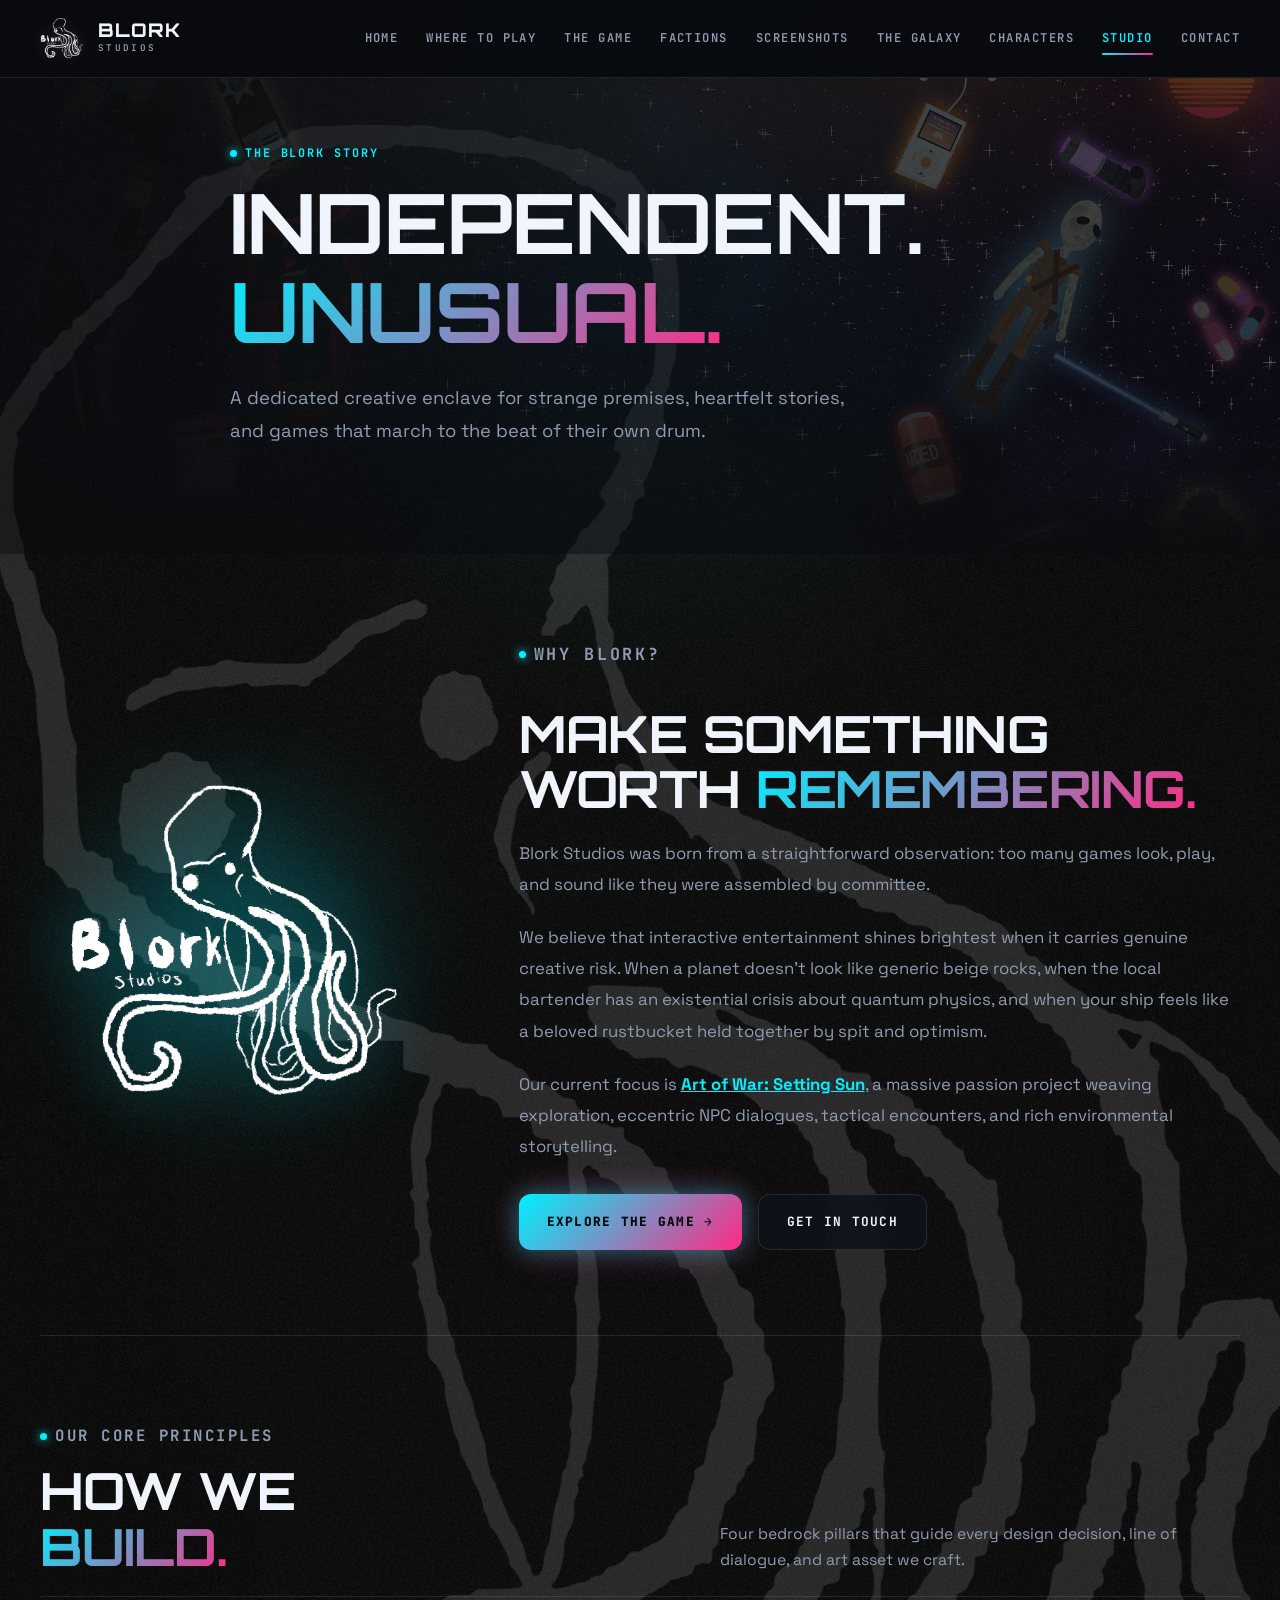
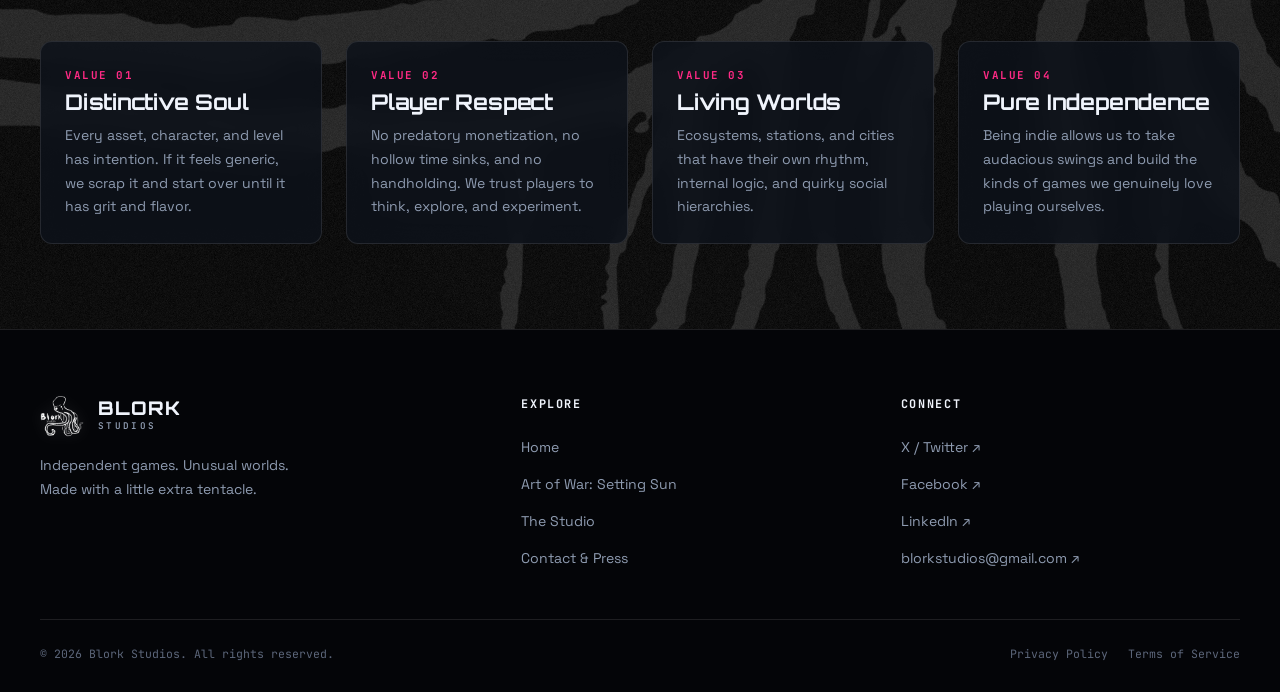
==== commit f2ba5ef0: "fixing about and stuff" ====
--- a/about.html
+++ b/about.html
@@ -31,13 +31,15 @@
       <button class="menu-toggle" aria-label="Toggle navigation" aria-expanded="false">☰</button>
       <nav>
         <a href="index.html">Home</a>
-        <a href="games/art-of-war.html">The Game</a>
+        <a href="index.html#where-to-play">Where to Play</a>
+        <a href="index.html#the-game">The Game</a>
+        <a href="index.html#factions">Factions</a>
+        <a href="index.html#screenshots">Screenshots</a>
+        <a href="index.html#galaxy">The Galaxy</a>
+        <a href="index.html#crew">Characters</a>
         <a class="active" href="about.html">Studio</a>
-        <a href="contact.html">Contact</a>
+        <a href="index.html#contact">Contact</a>
       </nav>
-      <div class="header-actions">
-        <a class="btn-header-cta" href="contact.html">SAY HELLO</a>
-      </div>
     </div>
   </header>
 
--- a/css/styles.css
+++ b/css/styles.css
@@ -1325,41 +1325,247 @@
 }
 
 /* --------------------------------------------------------------------------
+/* --------------------------------------------------------------------------
    LEGAL PAGES
    -------------------------------------------------------------------------- */
 
-.legal-content {
-  max-width: 820px;
-  margin: 0 auto;
-  padding: 70px 0 110px;
-}
-
-.legal-content h1 {
-  margin-bottom: 16px;
-}
-
-.legal-date {
-  font-family: var(--font-mono);
-  font-size: 0.74rem;
+.legal-page-header {
+  text-align: center;
+  max-width: 760px;
+  margin: 0 auto 32px;
+  padding-top: 50px;
+}
+
+.legal-nav-tabs {
+  display: inline-flex;
+  gap: 10px;
+  margin-top: 24px;
+  padding: 6px;
+  background: rgba(9, 13, 20, 0.75);
+  border: 1px solid var(--border-subtle);
+  border-radius: 999px;
+}
+
+.legal-tab {
+  font-family: var(--font-mono);
+  font-size: 0.78rem;
+  letter-spacing: 0.08em;
+  text-transform: uppercase;
+  padding: 8px 20px;
+  border-radius: 999px;
+  color: var(--text-muted);
+  text-decoration: none;
+  transition: all var(--transition-fast);
+}
+
+.legal-tab:hover {
+  color: var(--text-main);
+  background: rgba(255, 255, 255, 0.05);
+}
+
+.legal-tab.active {
+  background: rgba(0, 240, 255, 0.15);
   color: var(--accent-primary);
-  margin-bottom: 40px;
-}
-
-.legal-content h2 {
-  font-size: 1.5rem;
-  margin: 36px 0 14px;
-}
-
-.legal-content p {
-  color: var(--text-muted);
-  font-size: 0.98rem;
+  border: 1px solid rgba(0, 240, 255, 0.45);
+  box-shadow: 0 0 14px rgba(0, 240, 255, 0.22);
+}
+
+.legal-card {
+  max-width: 860px;
+  margin: 0 auto 90px;
+  background: rgba(9, 13, 20, 0.88);
+  border: 1px solid rgba(0, 240, 255, 0.2);
+  border-radius: var(--radius-lg);
+  box-shadow: var(--shadow-card);
+  backdrop-filter: blur(12px);
+  padding: 48px 44px;
+  position: relative;
+  overflow: hidden;
+}
+
+.legal-card::before {
+  content: '';
+  position: absolute;
+  top: 0;
+  left: 0;
+  right: 0;
+  height: 2px;
+  background: linear-gradient(90deg, transparent, var(--accent-primary), var(--accent-secondary), transparent);
+}
+
+.legal-meta-bar {
+  display: flex;
+  justify-content: space-between;
+  align-items: center;
+  flex-wrap: wrap;
+  gap: 12px;
+  padding-bottom: 22px;
+  margin-bottom: 30px;
+  border-bottom: 1px solid var(--border-subtle);
+  font-family: var(--font-mono);
+  font-size: 0.76rem;
+  letter-spacing: 0.08em;
+  color: var(--text-dim);
+  text-transform: uppercase;
+}
+
+.legal-meta-bar .badge {
+  color: var(--accent-primary);
+  display: inline-flex;
+  align-items: center;
+  gap: 6px;
+}
+
+.legal-summary-box {
+  background: rgba(0, 240, 255, 0.04);
+  border-left: 3px solid var(--accent-primary);
+  border-radius: 0 var(--radius-sm) var(--radius-sm) 0;
+  padding: 20px 24px;
+  margin-bottom: 36px;
+}
+
+.legal-summary-box.pink {
+  background: rgba(255, 42, 133, 0.04);
+  border-left-color: var(--accent-secondary);
+}
+
+.legal-summary-box h3 {
+  font-family: var(--font-mono);
+  font-size: 0.82rem;
+  letter-spacing: 0.14em;
+  text-transform: uppercase;
+  color: var(--accent-primary);
+  margin-bottom: 8px;
+}
+
+.legal-summary-box.pink h3 {
+  color: var(--accent-secondary);
+}
+
+.legal-summary-box p {
+  color: var(--text-main);
+  font-size: 0.95rem;
+  line-height: 1.75;
+  margin: 0;
+}
+
+.legal-section {
+  padding: 28px 0;
+  border-bottom: 1px solid rgba(255, 255, 255, 0.06);
+}
+
+.legal-section:last-of-type {
+  border-bottom: none;
+}
+
+.legal-section-tag {
+  font-family: var(--font-mono);
+  font-size: 0.72rem;
+  font-weight: 700;
+  letter-spacing: 0.14em;
+  color: var(--accent-secondary);
+  text-transform: uppercase;
+  margin-bottom: 8px;
+}
+
+.legal-section h2 {
+  font-size: 1.35rem;
+  margin-bottom: 14px;
+  color: var(--text-main);
+}
+
+.legal-section p {
+  color: var(--text-muted);
+  font-size: 0.95rem;
   line-height: 1.85;
-  margin-bottom: 20px;
-}
-
-.legal-content a {
+  margin-bottom: 14px;
+}
+
+.legal-section p:last-child {
+  margin-bottom: 0;
+}
+
+.legal-section ul {
+  list-style: none;
+  padding: 0;
+  margin: 14px 0 16px;
+}
+
+.legal-section li {
+  position: relative;
+  padding-left: 24px;
+  margin-bottom: 10px;
+  color: var(--text-muted);
+  font-size: 0.94rem;
+  line-height: 1.75;
+}
+
+.legal-section li::before {
+  content: '›';
+  position: absolute;
+  left: 6px;
+  color: var(--accent-primary);
+  font-weight: 700;
+  font-size: 1.1rem;
+  line-height: 1.5;
+}
+
+.legal-section a {
   color: var(--accent-primary);
   text-decoration: underline;
+  text-underline-offset: 3px;
+}
+
+.legal-section a:hover {
+  color: #fff;
+}
+
+.legal-contact-callout {
+  margin-top: 36px;
+  padding: 28px;
+  border-radius: var(--radius-md);
+  background: rgba(255, 255, 255, 0.02);
+  border: 1px solid var(--border-subtle);
+  display: flex;
+  align-items: center;
+  justify-content: space-between;
+  flex-wrap: wrap;
+  gap: 20px;
+}
+
+.legal-contact-callout h4 {
+  font-family: var(--font-heading);
+  font-size: 1.1rem;
+  margin-bottom: 6px;
+  color: var(--text-main);
+}
+
+.legal-contact-callout p {
+  color: var(--text-muted);
+  font-size: 0.9rem;
+  margin: 0;
+  line-height: 1.6;
+}
+
+@media (max-width: 768px) {
+  .legal-card {
+    padding: 28px 20px;
+    margin-bottom: 60px;
+  }
+
+  .legal-page-header {
+    padding-top: 24px;
+  }
+
+  .legal-meta-bar {
+    flex-direction: column;
+    align-items: flex-start;
+  }
+
+  .legal-contact-callout {
+    flex-direction: column;
+    align-items: flex-start;
+  }
 }
 
 /* --------------------------------------------------------------------------
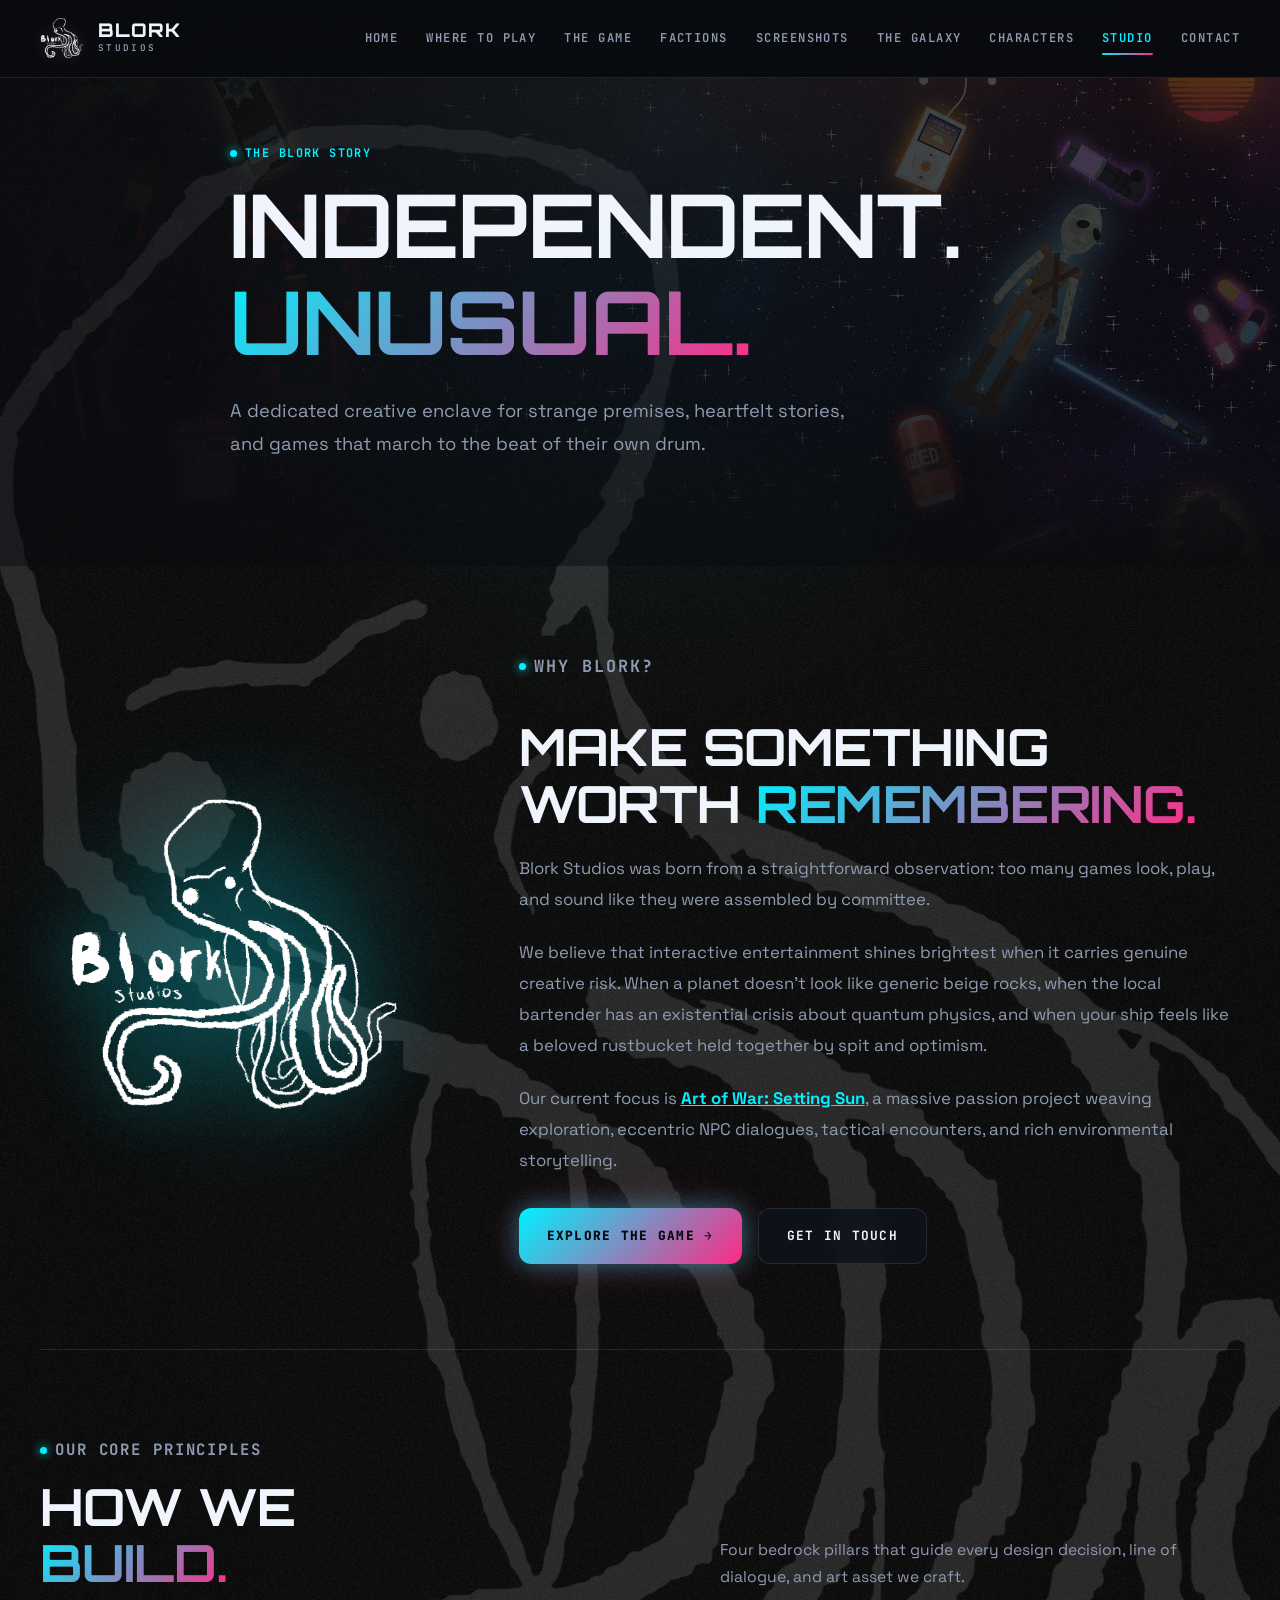
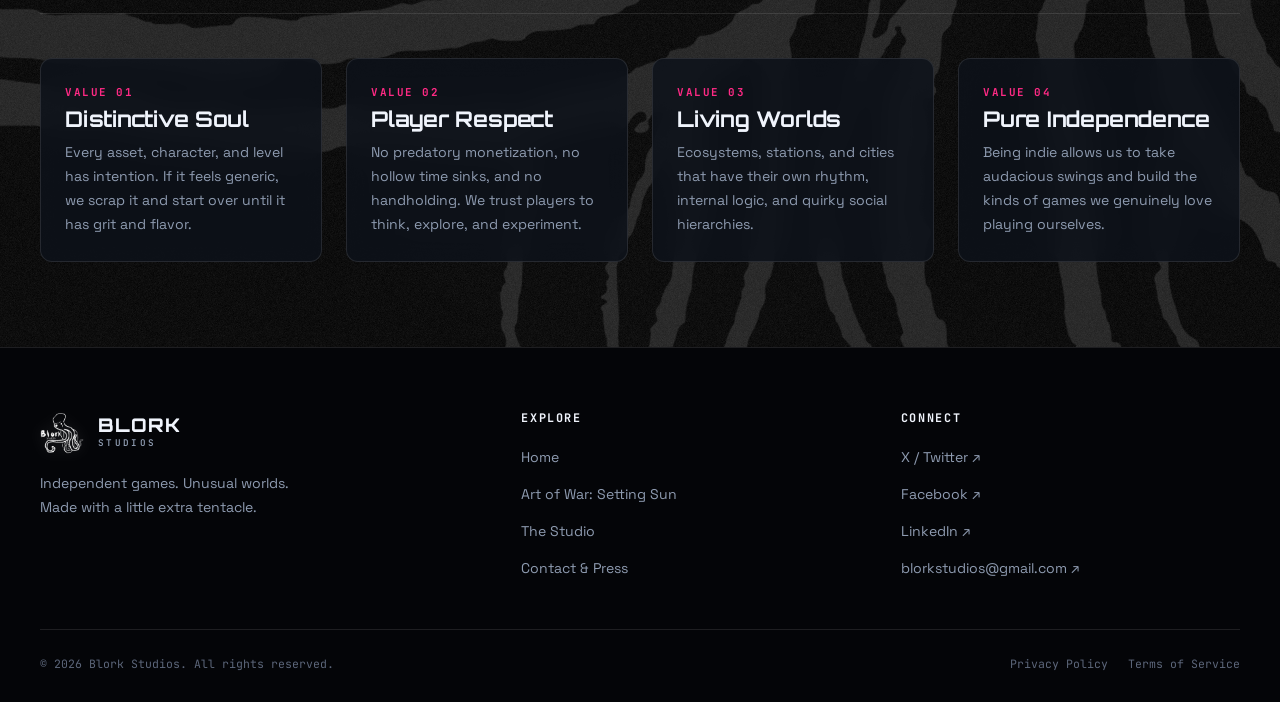
==== commit 09a42ee0: "Optimize responsive layout for mobile: fix grid columns, menu drawer, text overflow, and touch targe" ====
--- a/about.html
+++ b/about.html
@@ -93,7 +93,7 @@
         <p>Four bedrock pillars that guide every design decision, line of dialogue, and art asset we craft.</p>
       </div>
 
-      <div class="character-grid" style="grid-template-columns: repeat(4, 1fr);">
+      <div class="character-grid pillars">
         <article class="character-card">
           <div class="character-info">
             <span class="character-role">Value 01</span>
--- a/css/styles.css
+++ b/css/styles.css
@@ -68,6 +68,8 @@
 html {
   scroll-behavior: smooth;
   color-scheme: dark;
+  overflow-x: hidden;
+  width: 100%;
 }
 
 body {
@@ -85,6 +87,8 @@
   font-size: 16px;
   line-height: 1.7;
   overflow-x: hidden;
+  overflow-wrap: break-word;
+  width: 100%;
   transition: background-color 0.35s ease, color 0.35s ease;
   min-height: 100vh;
   display: flex;
@@ -147,25 +151,27 @@
    TYPOGRAPHY
    -------------------------------------------------------------------------- */
 
-h1, h2, h3, h4 {
+h1, h2, h3, h4, h5, h6 {
   font-family: var(--font-display);
   font-weight: 700;
-  line-height: 1.08;
+  line-height: 1.1;
   letter-spacing: -0.01em;
   color: var(--text-main);
+  overflow-wrap: break-word;
+  word-wrap: break-word;
 }
 
 h1 {
-  font-size: clamp(2.8rem, 6.5vw, 5.5rem);
+  font-size: clamp(2.1rem, 7vw, 5.5rem);
   text-transform: uppercase;
 }
 
 h2 {
-  font-size: clamp(2rem, 4vw, 3.2rem);
+  font-size: clamp(1.65rem, 4.5vw, 3.2rem);
 }
 
 h3 {
-  font-size: clamp(1.3rem, 2.2vw, 1.8rem);
+  font-size: clamp(1.15rem, 2.5vw, 1.8rem);
 }
 
 h4 {
@@ -183,14 +189,18 @@
 .eyebrow {
   display: inline-flex;
   align-items: center;
+  flex-wrap: wrap;
+  max-width: 100%;
   gap: 8px;
   font-family: var(--font-mono);
-  font-size: 0.74rem;
+  font-size: clamp(0.66rem, 2.4vw, 0.74rem);
   font-weight: 700;
-  letter-spacing: 0.16em;
+  letter-spacing: 0.12em;
+  line-height: 1.5;
   text-transform: uppercase;
   color: var(--accent-primary);
   margin-bottom: 14px;
+  overflow-wrap: break-word;
 }
 
 .eyebrow::before {
@@ -331,15 +341,25 @@
 
 .menu-toggle {
   display: none;
-  width: 40px;
-  height: 40px;
+  width: 44px;
+  height: 44px;
   border-radius: var(--radius-sm);
-  background: var(--bg-surface);
-  border: 1px solid var(--border-subtle);
-  color: var(--text-main);
-  font-size: 1.3rem;
+  background: rgba(0, 240, 255, 0.08);
+  border: 1px solid rgba(0, 240, 255, 0.35);
+  color: var(--accent-primary);
+  font-size: 1.35rem;
   align-items: center;
   justify-content: center;
+  transition: all var(--transition-fast);
+  -webkit-tap-highlight-color: transparent;
+}
+
+.menu-toggle:hover,
+.menu-toggle:active {
+  background: rgba(0, 240, 255, 0.18);
+  border-color: var(--accent-primary);
+  color: #fff;
+  box-shadow: 0 0 12px rgba(0, 240, 255, 0.3);
 }
 
 /* --------------------------------------------------------------------------
@@ -894,6 +914,10 @@
   gap: 24px;
 }
 
+.character-grid.pillars {
+  grid-template-columns: repeat(4, 1fr);
+}
+
 .character-card {
   background: var(--bg-card);
   border: 1px solid var(--border-subtle);
@@ -1270,6 +1294,29 @@
 .email-pill span {
   color: var(--accent-primary);
   font-size: 1.1rem;
+  word-break: break-all;
+}
+
+.copy-btn {
+  font-family: var(--font-mono);
+  font-size: 0.72rem;
+  font-weight: 700;
+  letter-spacing: 0.12em;
+  padding: 8px 16px;
+  border-radius: var(--radius-sm);
+  background: rgba(0, 240, 255, 0.12);
+  border: 1px solid var(--accent-primary);
+  color: var(--accent-primary);
+  transition: all var(--transition-fast);
+  cursor: pointer;
+  white-space: nowrap;
+}
+
+.copy-btn:hover,
+.copy-btn:active {
+  background: var(--accent-primary);
+  color: var(--bg-base);
+  box-shadow: 0 0 12px var(--accent-primary);
 }
 
 .contact-sidebar {
@@ -1653,16 +1700,51 @@
     top: 78px;
     left: 0;
     right: 0;
-    background: var(--bg-surface-elevated);
-    border-bottom: 1px solid var(--border-subtle);
-    padding: 24px;
+    background: rgba(6, 9, 15, 0.98);
+    backdrop-filter: blur(18px);
+    -webkit-backdrop-filter: blur(18px);
+    border-bottom: 2px solid rgba(0, 240, 255, 0.4);
+    box-shadow: 0 20px 40px rgba(0, 0, 0, 0.9);
+    padding: 16px 20px 24px;
     flex-direction: column;
-    gap: 18px;
-    align-items: flex-start;
+    gap: 6px;
+    align-items: stretch;
+    max-height: calc(100vh - 78px);
+    overflow-y: auto;
+    -webkit-overflow-scrolling: touch;
+    z-index: 100;
   }
 
   .site-header nav.open {
     display: flex;
+  }
+
+  .site-header nav a {
+    display: flex;
+    align-items: center;
+    padding: 12px 16px;
+    font-size: 0.85rem;
+    letter-spacing: 0.1em;
+    border-radius: var(--radius-sm);
+    border: 1px solid transparent;
+    transition: all var(--transition-fast);
+    width: 100%;
+  }
+
+  .site-header nav a:hover {
+    background: rgba(0, 240, 255, 0.08);
+    border-color: rgba(0, 240, 255, 0.2);
+    color: var(--accent-primary);
+  }
+
+  .site-header nav a.active {
+    background: rgba(0, 240, 255, 0.12);
+    border-color: rgba(0, 240, 255, 0.35);
+    color: var(--accent-primary);
+  }
+
+  .site-header nav a.active::after {
+    display: none;
   }
 
   .menu-toggle {
@@ -1693,11 +1775,20 @@
   }
 
   .character-grid {
-    grid-template-columns: 1fr;
+    grid-template-columns: 1fr !important;
     max-width: 480px;
     margin-inline: auto;
   }
 
+  .character-grid.pillars {
+    grid-template-columns: repeat(2, 1fr) !important;
+    max-width: 100%;
+  }
+
+  .faction-grid {
+    grid-template-columns: 1fr;
+  }
+
   .platform-grid {
     grid-template-columns: 1fr;
   }
@@ -1728,48 +1819,257 @@
 }
 
 @media (max-width: 640px) {
+  body {
+    background-attachment: scroll;
+    background-size: cover;
+  }
+
   .wrap {
-    width: calc(100% - 32px);
+    width: calc(100% - 28px);
+    max-width: 100%;
   }
 
   .hero {
-    min-height: calc(85vh - 78px);
-    padding: 40px 0 60px;
+    min-height: auto;
+    padding: 38px 0 52px;
+  }
+
+  h1 {
+    font-size: clamp(1.8rem, 7.5vw, 2.4rem);
+    line-height: 1.15;
+  }
+
+  h2 {
+    font-size: clamp(1.45rem, 5.5vw, 1.95rem);
+    line-height: 1.2;
+  }
+
+  h3 {
+    font-size: clamp(1.1rem, 4vw, 1.35rem);
+    line-height: 1.3;
+  }
+
+  .eyebrow {
+    font-size: 0.68rem;
+    letter-spacing: 0.1em;
+    line-height: 1.5;
+    margin-bottom: 12px;
+  }
+
+  .hero-copy {
+    font-size: 0.95rem;
+    line-height: 1.7;
+    margin-bottom: 24px;
   }
 
   .hero-actions {
     flex-direction: column;
     align-items: stretch;
+    gap: 12px;
+    width: 100%;
   }
 
   .btn {
     width: 100%;
+    justify-content: center;
+    padding: 13px 18px;
+    font-size: 0.78rem;
+    text-align: center;
+  }
+
+  .section-padding {
+    padding: 48px 0;
   }
 
   .section-header {
     flex-direction: column;
     align-items: flex-start;
+    gap: 12px;
+    margin-bottom: 30px;
+  }
+
+  .section-header p {
+    font-size: 0.92rem;
+  }
+
+  .studio-banner-section {
+    padding: 16px 0 32px;
+  }
+
+  .studio-banner-tag {
+    bottom: 8px;
+    right: 8px;
+    font-size: 0.58rem;
+    padding: 3px 8px;
+    letter-spacing: 0.08em;
+  }
+
+  .character-grid.pillars {
+    grid-template-columns: 1fr !important;
+  }
+
+  .platform-card {
+    padding: 24px 18px;
+  }
+
+  .platform-icon {
+    font-size: 1.8rem;
+  }
+
+  .faction-card {
+    padding: 24px 18px;
+  }
+
+  .faction-badge {
+    font-size: 0.66rem;
+    padding: 4px 10px;
+  }
+
+  .gallery-filter {
+    gap: 8px;
+    margin-bottom: 22px;
+  }
+
+  .filter-btn {
+    padding: 6px 14px;
+    font-size: 0.7rem;
+  }
+
+  .gallery-grid {
+    grid-template-columns: 1fr;
+  }
+
+  .gallery-item.wide {
+    grid-column: span 1;
+  }
+
+  .gallery-caption {
+    flex-direction: column;
+    align-items: flex-start;
+    gap: 4px;
+    padding: 22px 12px 10px;
+    font-size: 0.65rem;
   }
 
   .worlds-grid {
     grid-template-columns: 1fr;
   }
 
-  .gallery-grid {
-    grid-template-columns: 1fr;
-  }
-
-  .gallery-item.wide {
-    grid-column: span 1;
+  .mascot-container img {
+    width: min(75%, 220px);
   }
 
   .studio-stats {
-    grid-template-columns: 1fr;
-    gap: 20px;
+    grid-template-columns: repeat(2, 1fr);
+    gap: 16px;
+  }
+
+  .stat-item h4 {
+    font-size: 1.8rem;
+  }
+
+  .email-pill {
+    display: flex;
+    flex-direction: column;
+    align-items: stretch;
+    gap: 12px;
+    padding: 14px 16px;
+    font-size: 0.88rem;
+    width: 100%;
+    margin: 18px 0;
+    text-align: center;
+    word-break: break-all;
+  }
+
+  .copy-btn {
+    width: 100%;
+    padding: 10px 14px;
+    text-align: center;
+    justify-content: center;
+  }
+
+  .contact-main-card {
+    padding: 24px 18px;
+  }
+
+  .sidebar-box {
+    padding: 22px 18px;
+  }
+
+  .legal-card {
+    padding: 24px 18px;
+    margin-bottom: 50px;
+  }
+
+  .legal-nav-tabs {
+    display: flex;
+    flex-direction: column;
+    width: 100%;
+    border-radius: var(--radius-md);
+    padding: 6px;
+    gap: 6px;
+  }
+
+  .legal-tab {
+    width: 100%;
+    text-align: center;
+    padding: 10px 14px;
+  }
+
+  .legal-summary-box {
+    padding: 16px 18px;
+    margin-bottom: 24px;
+  }
+
+  .legal-section {
+    padding: 20px 0;
+  }
+
+  .legal-contact-callout {
+    padding: 20px 16px;
+    flex-direction: column;
+    align-items: stretch;
+    text-align: center;
+  }
+
+  .legal-contact-callout .btn {
+    width: 100%;
+  }
+
+  .lightbox-content {
+    max-width: 95vw;
+    padding: 0 6px;
+  }
+
+  .lightbox-btn {
+    width: 38px;
+    height: 38px;
+    font-size: 1.2rem;
+  }
+
+  .lightbox-close {
+    top: 12px;
+    right: 12px;
+  }
+
+  .lightbox-prev {
+    left: 6px;
+  }
+
+  .lightbox-next {
+    right: 6px;
+  }
+
+  .lightbox-meta {
+    flex-direction: column;
+    gap: 4px;
+    font-size: 0.72rem;
   }
 
   .footer-main {
     grid-template-columns: 1fr;
+    gap: 32px;
+    padding-bottom: 36px;
   }
 
   .footer-bio {
@@ -1781,4 +2081,29 @@
     gap: 14px;
     align-items: flex-start;
   }
+}
+
+@media (max-width: 380px) {
+  .wrap {
+    width: calc(100% - 20px);
+  }
+
+  h1 {
+    font-size: 1.65rem;
+  }
+
+  .identity {
+    font-size: 1.05rem;
+    gap: 10px;
+  }
+
+  .identity img {
+    width: 36px;
+    height: 36px;
+  }
+
+  .studio-stats {
+    grid-template-columns: 1fr;
+    gap: 14px;
+  }
 }
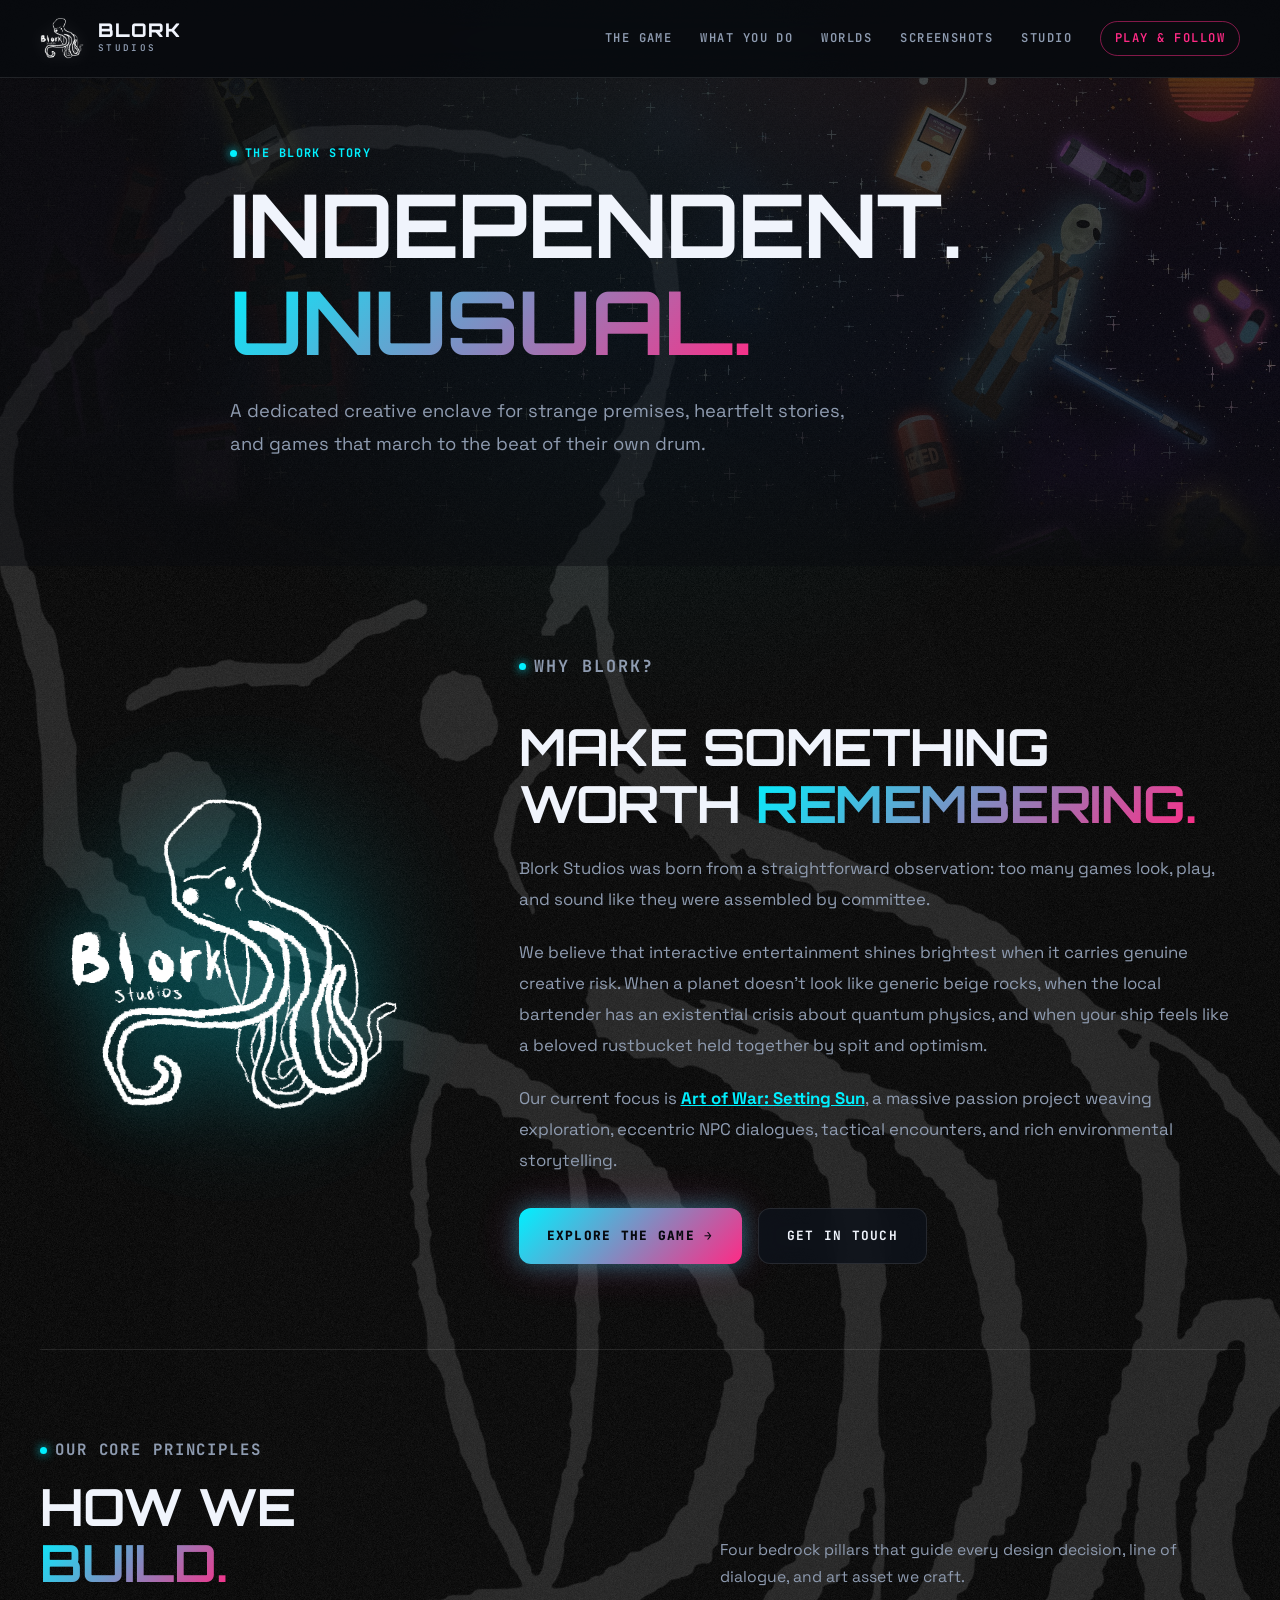
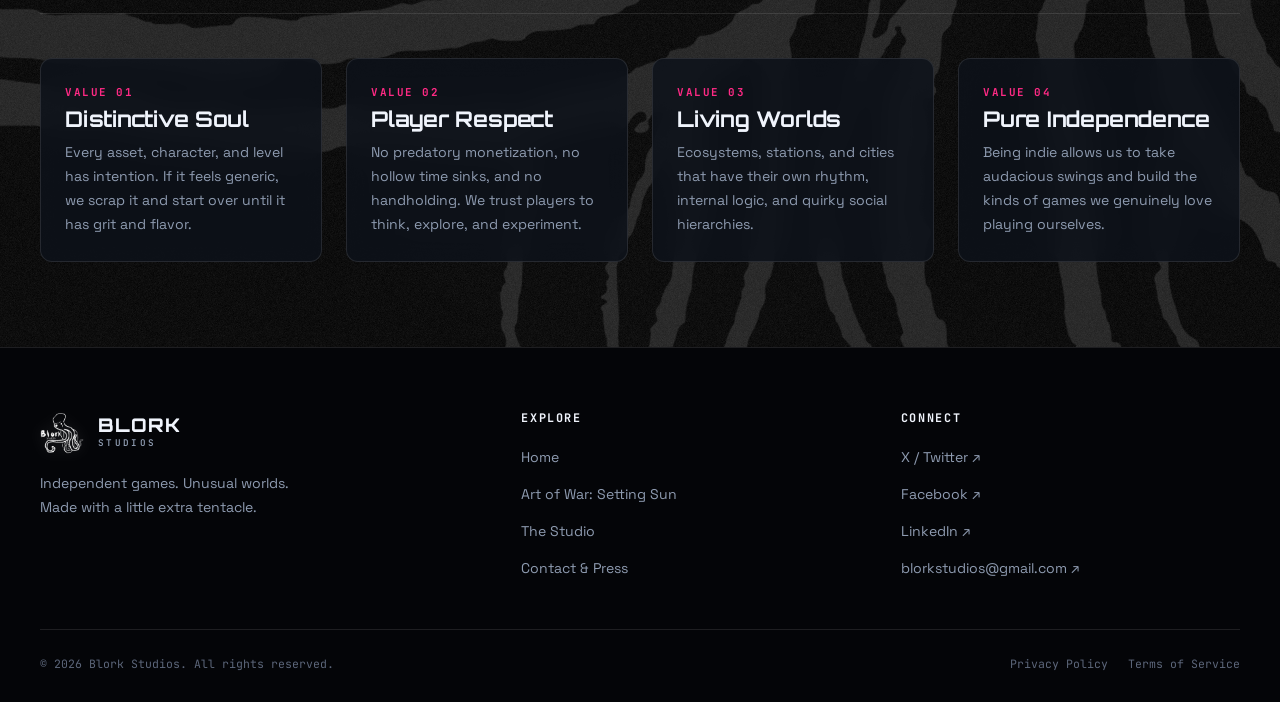
==== commit c3bb5071: "Add boss fights and MP3 player sections, fix subpage nav links, state 17+ age in privacy policy Co-A" ====
--- a/about.html
+++ b/about.html
@@ -30,15 +30,12 @@
       </a>
       <button class="menu-toggle" aria-label="Toggle navigation" aria-expanded="false">☰</button>
       <nav>
-        <a href="index.html">Home</a>
-        <a href="index.html#where-to-play">Where to Play</a>
-        <a href="index.html#the-game">The Game</a>
-        <a href="index.html#factions">Factions</a>
+        <a href="index.html#top">The Game</a>
+        <a href="index.html#what-you-do">What You Do</a>
+        <a href="index.html#worlds">Worlds</a>
         <a href="index.html#screenshots">Screenshots</a>
-        <a href="index.html#galaxy">The Galaxy</a>
-        <a href="index.html#crew">Characters</a>
-        <a class="active" href="about.html">Studio</a>
-        <a href="index.html#contact">Contact</a>
+        <a href="index.html#studio">Studio</a>
+        <a href="index.html#where-to-play" class="nav-cta">Play &amp; Follow</a>
       </nav>
     </div>
   </header>
--- a/css/styles.css
+++ b/css/styles.css
@@ -2106,4 +2106,276 @@
     grid-template-columns: 1fr;
     gap: 14px;
   }
-}+}
+/* ==========================================================================
+   GAME-FIRST HOMEPAGE (Nov 2026): hero, feature rows, weird quests, worlds
+   ========================================================================== */
+.site-header nav a.nav-cta {
+  color: var(--accent-pink);
+  border: 1px solid var(--border-pink);
+  border-radius: var(--radius-full);
+  padding: 6px 14px;
+}
+
+.game-hero {
+  position: relative;
+  min-height: calc(100vh - 78px);
+  display: flex;
+  align-items: flex-end;
+  overflow: hidden;
+  padding: 120px 0 64px;
+}
+.game-hero-bg {
+  position: absolute;
+  inset: 0;
+  background:
+    linear-gradient(90deg, #080a0ff2 0%, #080a0fb3 38%, #080a0f1a 70%),
+    linear-gradient(0deg, #080a0f 0%, transparent 45%),
+    url('../images/game/hero-giant.jpg') 8% center / cover no-repeat;
+  z-index: 1;
+}
+.game-hero-content { position: relative; z-index: 2; }
+.game-hero h1 { font-size: clamp(2.6rem, 7vw, 5.6rem); line-height: 0.95; margin-bottom: 22px; }
+.game-hero-hook {
+  max-width: 560px;
+  font-size: 1.2rem;
+  line-height: 1.7;
+  color: var(--text-main);
+  margin-bottom: 32px;
+}
+.hero-stats {
+  list-style: none;
+  display: grid;
+  grid-template-columns: repeat(4, minmax(0, 1fr));
+  gap: 0;
+  margin-top: 56px;
+  max-width: 860px;
+  border-top: 1px solid var(--border-subtle);
+}
+.hero-stats li { padding: 18px 18px 0 0; }
+.hero-stats strong {
+  display: block;
+  font-family: var(--font-display);
+  font-size: 2rem;
+  color: var(--accent-cyan);
+  text-shadow: 0 0 18px rgba(0, 240, 255, 0.45);
+}
+.hero-stats span {
+  font-family: var(--font-mono);
+  font-size: 0.72rem;
+  letter-spacing: 0.08em;
+  text-transform: uppercase;
+  color: var(--text-muted);
+}
+
+.origin-strip {
+  background: var(--accent-gradient-subtle);
+  border-top: 1px solid var(--border-subtle);
+  border-bottom: 1px solid var(--border-subtle);
+  padding: 34px 0;
+}
+.origin-inner { display: flex; gap: 32px; align-items: baseline; flex-wrap: wrap; }
+.origin-inner .eyebrow { margin: 0; white-space: nowrap; }
+.origin-text { font-size: 1.15rem; max-width: 760px; margin: 0; color: var(--text-main); }
+
+.feature-row {
+  display: grid;
+  grid-template-columns: 1.35fr 1fr;
+  gap: 48px;
+  align-items: center;
+  margin: 0 0 96px;
+}
+.feature-row.flip .feature-media { order: 2; }
+.feature-media { display: grid; gap: 12px; }
+.feature-media img {
+  width: 100%;
+  border-radius: var(--radius-md);
+  border: 1px solid var(--border-subtle);
+  box-shadow: var(--card-shadow);
+  aspect-ratio: 16 / 9;
+  object-fit: cover;
+}
+.feature-media .feature-main { border-color: var(--border-active); }
+.feature-thumbs { display: grid; grid-template-columns: 1fr 1fr; gap: 12px; }
+.feature-num {
+  font-family: var(--font-mono);
+  font-size: 0.75rem;
+  letter-spacing: 0.16em;
+  color: var(--accent-pink);
+  font-weight: 700;
+}
+.feature-copy h3 { font-size: clamp(1.6rem, 3vw, 2.3rem); margin: 10px 0 16px; line-height: 1.15; }
+.feature-copy p { color: var(--text-muted); line-height: 1.8; margin-bottom: 14px; }
+.feature-copy p strong { color: var(--text-main); }
+.feature-copy .feature-pill-list { margin-top: 18px; }
+.faction-mini { display: flex; flex-wrap: wrap; gap: 10px; margin-top: 18px; }
+.faction-chip {
+  font-family: var(--font-mono);
+  font-size: 0.72rem;
+  font-weight: 700;
+  padding: 7px 12px;
+  border-radius: var(--radius-full);
+}
+.faction-chip.law { color: var(--accent-cyan); border: 1px solid var(--border-active); background: var(--badge-bg); }
+.faction-chip.outlaw { color: var(--accent-pink); border: 1px solid var(--border-pink); background: var(--badge-pink-bg); }
+
+.weird-head { max-width: 720px; margin-bottom: 26px; }
+.weird-head h3 { font-size: clamp(1.6rem, 3vw, 2.3rem); margin: 10px 0 10px; }
+.weird-head p { color: var(--text-muted); }
+.weird-grid {
+  display: grid;
+  grid-template-columns: repeat(4, 1fr);
+  grid-auto-rows: 210px;
+  gap: 14px;
+}
+.weird-card, .tile, .world-shot {
+  position: relative;
+  margin: 0;
+  overflow: hidden;
+  border-radius: var(--radius-md);
+  border: 1px solid var(--border-subtle);
+  background: var(--bg-surface);
+}
+.weird-card.big { grid-column: span 2; grid-row: span 2; }
+.weird-card img, .tile img, .world-shot img {
+  width: 100%;
+  height: 100%;
+  object-fit: cover;
+  transition: transform 0.5s ease;
+}
+.weird-card:hover img, .tile:hover img, .world-shot:hover img { transform: scale(1.05); }
+.weird-card figcaption, .world-shot figcaption {
+  position: absolute;
+  inset: auto 0 0 0;
+  padding: 40px 16px 14px;
+  background: linear-gradient(0deg, rgba(8, 10, 15, 0.95) 0%, transparent 100%);
+  font-size: 0.88rem;
+  color: var(--text-muted);
+  line-height: 1.5;
+}
+.weird-card figcaption strong {
+  display: block;
+  font-family: var(--font-display);
+  color: var(--text-main);
+  font-size: 1rem;
+  margin-bottom: 4px;
+}
+.weird-card.big figcaption strong { font-size: 1.4rem; }
+
+.tile-row { display: grid; grid-template-columns: repeat(4, 1fr); gap: 14px; }
+.tile { aspect-ratio: 4 / 3; }
+.tile figcaption {
+  position: absolute;
+  left: 10px;
+  bottom: 10px;
+  font-family: var(--font-mono);
+  font-size: 0.72rem;
+  font-weight: 700;
+  letter-spacing: 0.08em;
+  text-transform: uppercase;
+  background: var(--bg-glass);
+  border: 1px solid var(--border-subtle);
+  padding: 5px 10px;
+  border-radius: var(--radius-full);
+}
+
+.worlds-showcase {
+  display: grid;
+  grid-template-columns: repeat(4, 1fr);
+  grid-auto-rows: 200px;
+  gap: 14px;
+  margin-bottom: 28px;
+}
+.world-shot.big { grid-column: span 2; grid-row: span 2; }
+.world-shot figcaption { font-family: var(--font-display); color: var(--text-main); font-size: 1rem; }
+.world-shot figcaption span {
+  display: block;
+  font-family: var(--font-mono);
+  font-size: 0.68rem;
+  letter-spacing: 0.14em;
+  color: var(--accent-cyan);
+  margin-bottom: 2px;
+}
+.worlds-grid.compact .world-card { padding: 18px; }
+.worlds-grid.compact .world-card p { font-size: 0.88rem; }
+
+@media (max-width: 980px) {
+  .feature-row, .feature-row.flip { grid-template-columns: 1fr; gap: 26px; margin-bottom: 72px; }
+  .feature-row.flip .feature-media { order: 0; }
+  .weird-grid, .worlds-showcase { grid-template-columns: repeat(2, 1fr); }
+  .tile-row { grid-template-columns: repeat(2, 1fr); }
+}
+@media (max-width: 640px) {
+  .game-hero { padding: 90px 0 40px; min-height: auto; }
+  .game-hero-bg {
+    background:
+      linear-gradient(0deg, #080a0f 0%, #080a0fd9 55%, #080a0f66 100%),
+      url('../images/game/hero-giant.jpg') 50% center / cover no-repeat;
+  }
+  .game-hero-hook { font-size: 1.05rem; }
+  .hero-stats { grid-template-columns: repeat(2, 1fr); margin-top: 36px; }
+  .hero-stats strong { font-size: 1.6rem; }
+  .origin-inner { gap: 10px; }
+  .weird-grid, .worlds-showcase { grid-template-columns: 1fr; grid-auto-rows: 200px; }
+  .weird-card.big, .world-shot.big { grid-column: span 1; grid-row: span 1; }
+  .weird-card.big { grid-row: span 2; }
+}
+
+/* Packed screenshot grid: big shots take a 2x2 block so there are no gaps */
+#screenshots .gallery-grid { grid-auto-flow: dense; grid-auto-rows: 200px; }
+#screenshots .gallery-item { aspect-ratio: auto; }
+#screenshots .gallery-item.wide { grid-row: span 2; }
+@media (max-width: 980px) {
+  #screenshots .gallery-grid { grid-auto-rows: 180px; }
+}
+@media (max-width: 640px) {
+  #screenshots .gallery-grid { grid-auto-rows: auto; }
+  #screenshots .gallery-item, #screenshots .gallery-item.wide { aspect-ratio: 16 / 9; grid-row: auto; }
+}
+
+/* Boss fights */
+.boss-block { margin: 0 0 96px; }
+.boss-grid { display: grid; grid-template-columns: repeat(3, 1fr); gap: 16px; }
+.boss-card {
+  position: relative;
+  margin: 0;
+  overflow: hidden;
+  border-radius: var(--radius-md);
+  border: 1px solid var(--border-pink);
+  background: var(--bg-surface);
+  aspect-ratio: 4 / 5;
+  box-shadow: 0 0 30px -12px rgba(255, 42, 133, 0.6);
+}
+.boss-card img { width: 100%; height: 100%; object-fit: cover; transition: transform 0.5s ease; }
+.boss-card:hover img { transform: scale(1.05); }
+.boss-card figcaption {
+  position: absolute;
+  inset: auto 0 0 0;
+  padding: 60px 18px 18px;
+  background: linear-gradient(0deg, rgba(8, 10, 15, 0.97) 0%, rgba(8, 10, 15, 0.85) 55%, transparent 100%);
+  color: var(--text-muted);
+  font-size: 0.9rem;
+  line-height: 1.5;
+}
+.boss-card figcaption span {
+  display: block;
+  font-family: var(--font-mono);
+  font-size: 0.68rem;
+  letter-spacing: 0.14em;
+  color: var(--accent-pink);
+  margin-bottom: 4px;
+}
+.boss-card figcaption strong {
+  display: block;
+  font-family: var(--font-display);
+  font-size: 1.35rem;
+  color: var(--text-main);
+  margin-bottom: 6px;
+}
+.mp3-row { margin-bottom: 48px; }
+@media (max-width: 980px) {
+  .boss-grid { grid-template-columns: 1fr; }
+  .boss-card { aspect-ratio: auto; }
+  .boss-card img { height: auto; aspect-ratio: 16 / 9; display: block; }
+  .boss-card figcaption { position: static; padding: 14px 16px 16px; background: var(--bg-surface); }
+}
